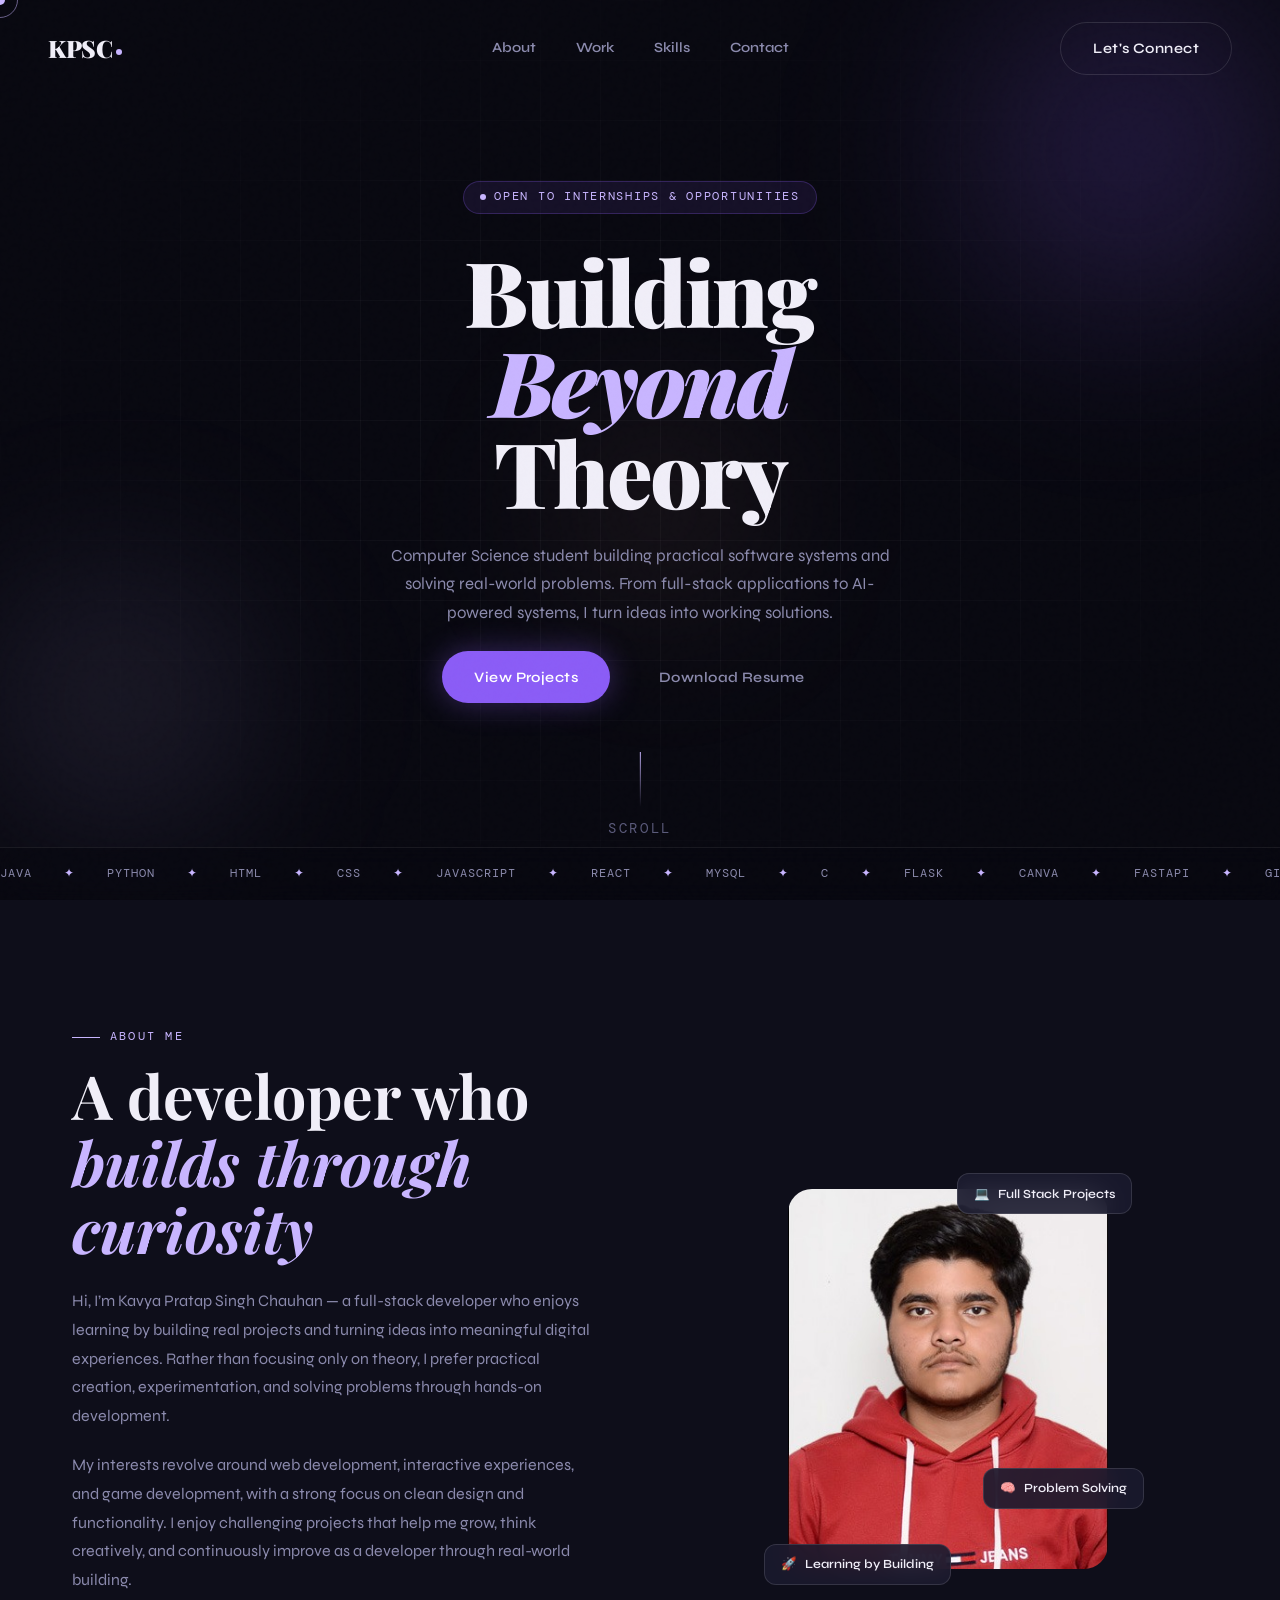
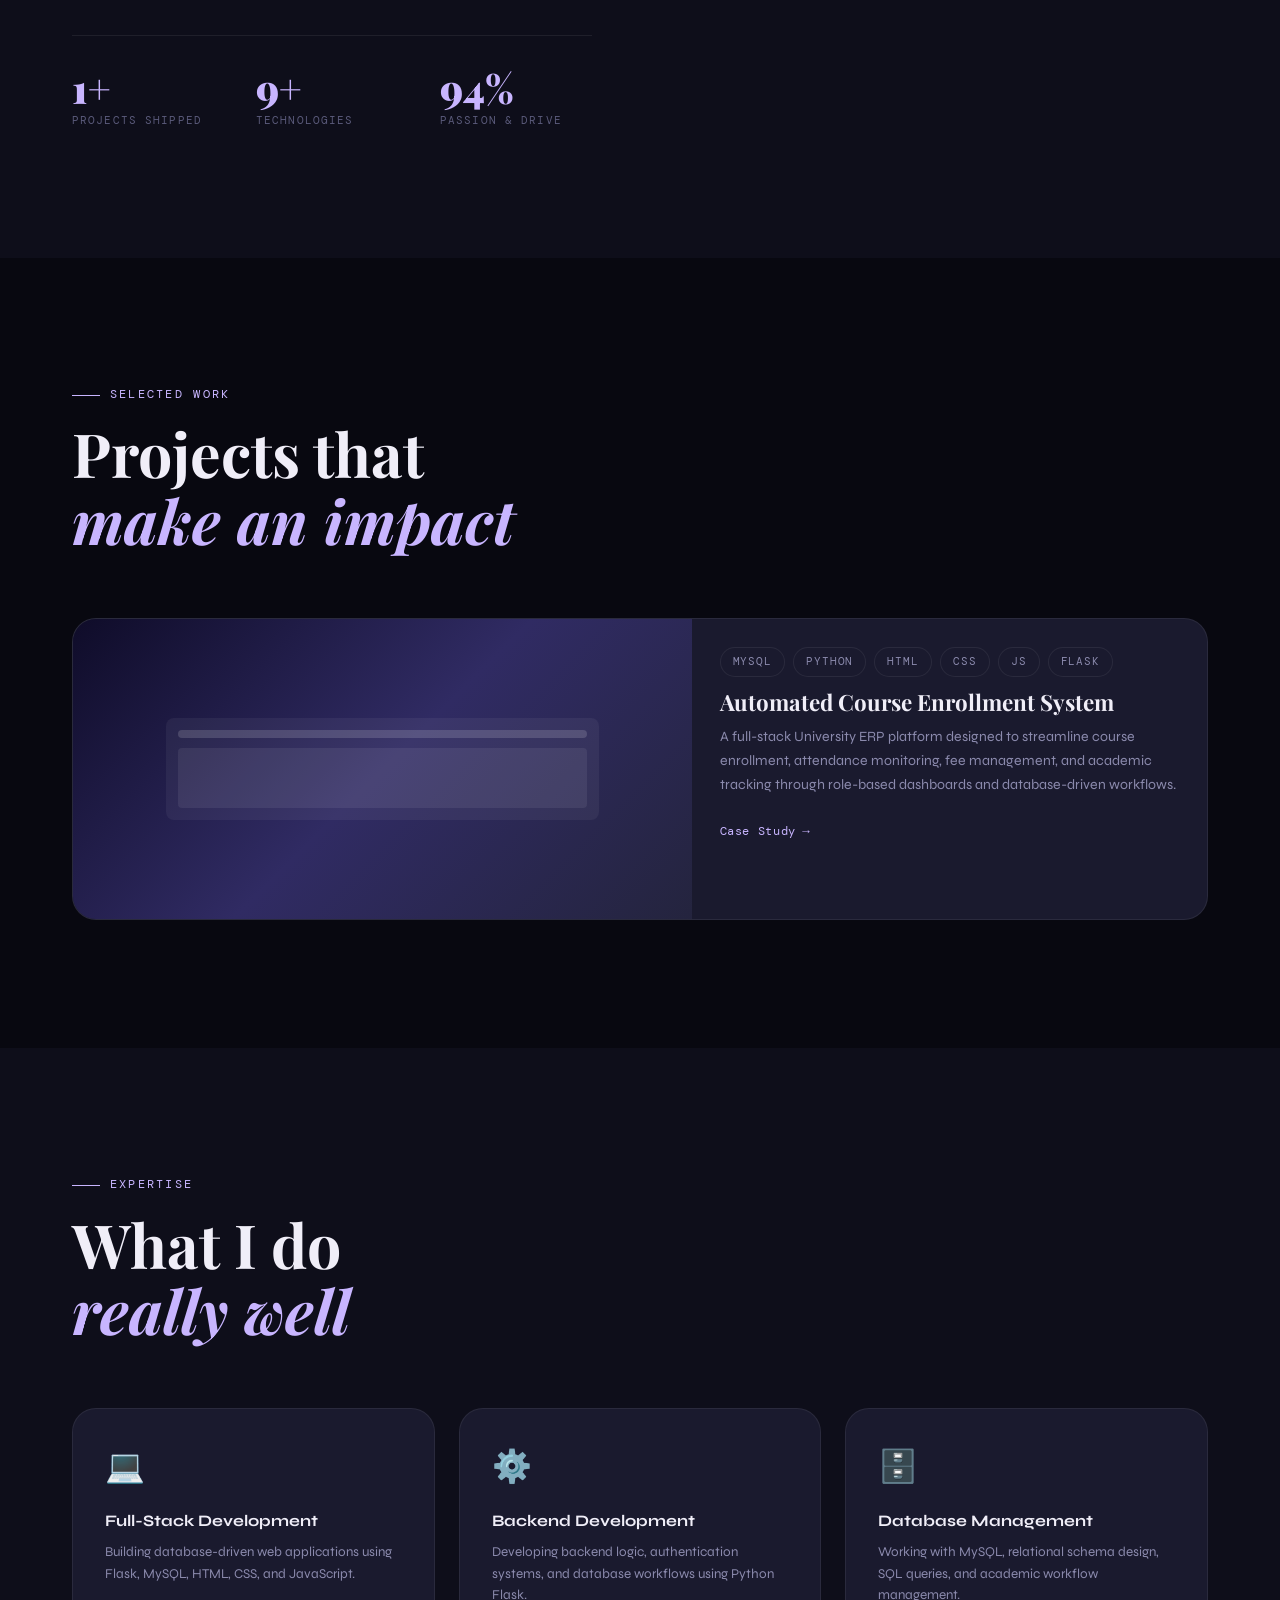
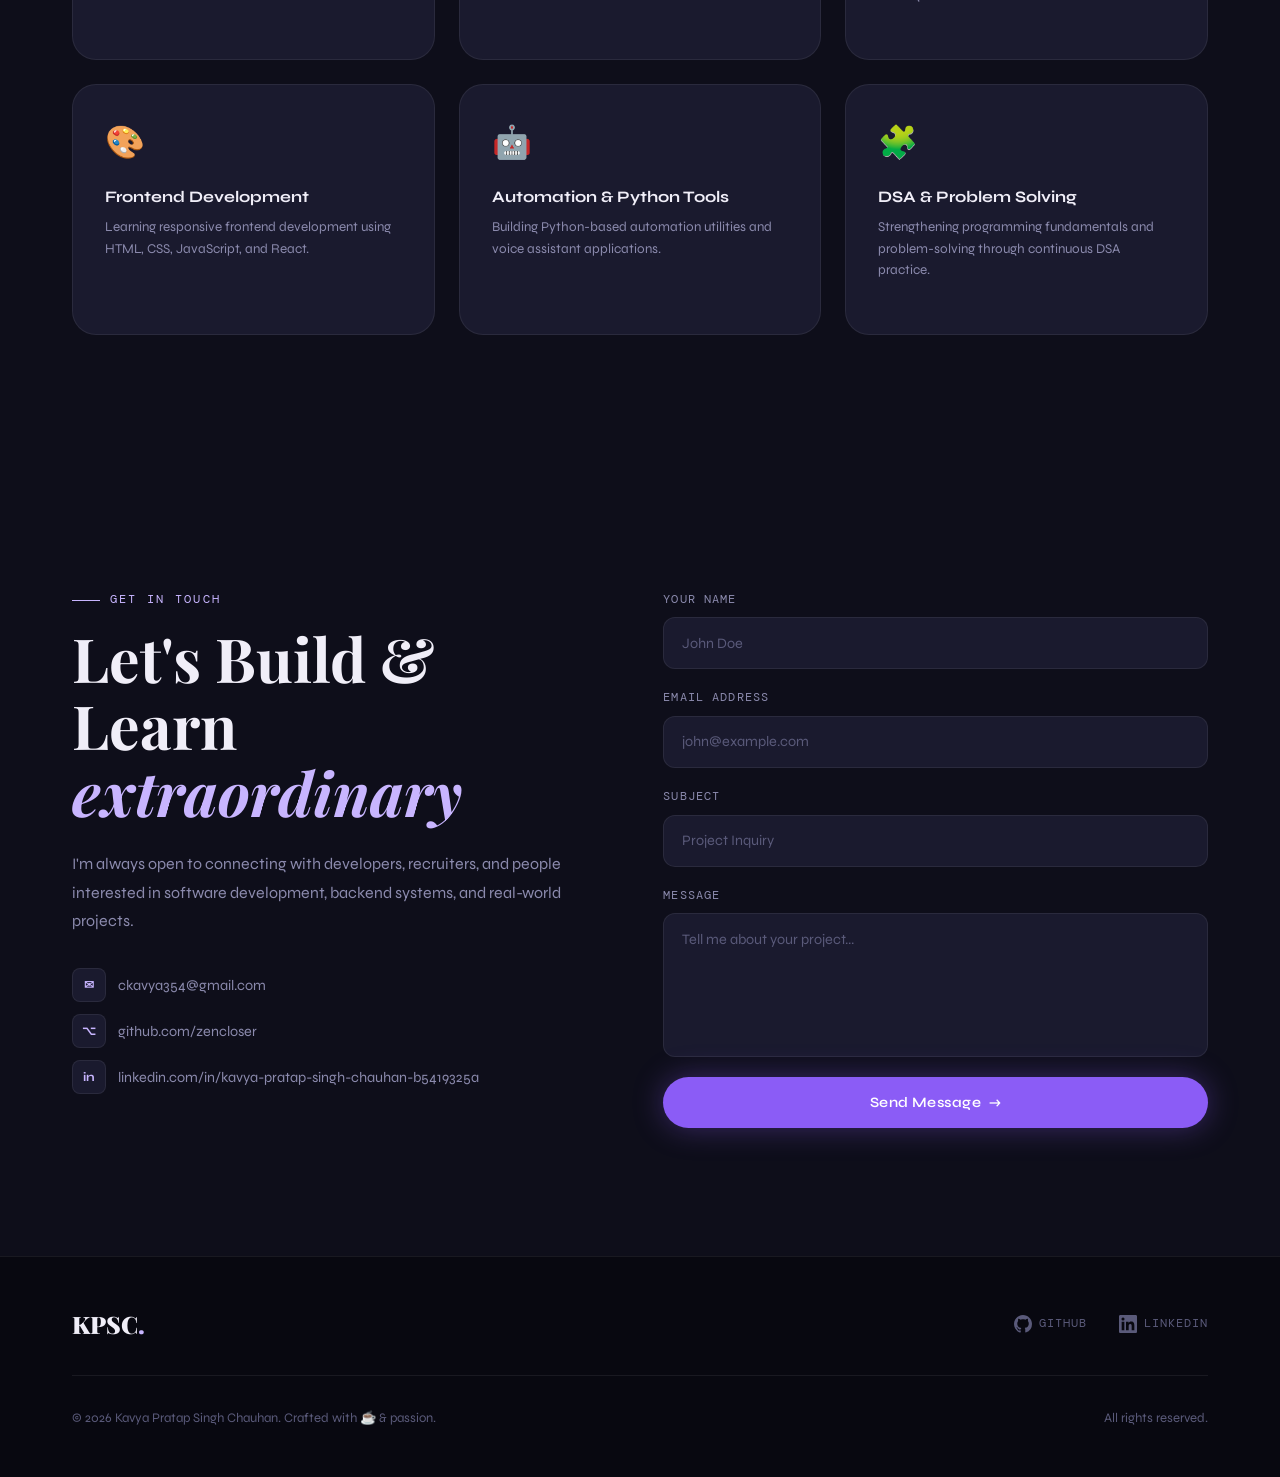
==== index.html @ e9566eac "feat: complete responsive portfolio sections" ====
<!DOCTYPE html>
<html lang="en">

<head>
  <meta charset="UTF-8" />
  <meta name="viewport" content="width=device-width, initial-scale=1.0" />
  <title>Kavya Pratap Singh Chauhan | Software Engineer & Builder</title>
  <link rel="stylesheet" href="css/reset.css" />
  <link rel="stylesheet" href="css/style.css" />
  <link rel="stylesheet" href="css/animations.css" />
  <link rel="preconnect" href="https://fonts.googleapis.com" />
  <link rel="preconnect" href="https://fonts.gstatic.com" crossorigin />
  <link
    href="https://fonts.googleapis.com/css2?family=Playfair+Display:ital,wght@0,400;0,700;0,900;1,400&family=DM+Mono:wght@300;400;500&family=Syne:wght@400;600;700;800&display=swap"
    rel="stylesheet" />
</head>

<body>

  <!-- Page Loader -->
  <div class="page-loader" id="pageLoader">
    <div class="page-loader__inner">
      <div class="page-loader__logo">KPSC</div>
      <div class="page-loader__bar-track">
        <div class="page-loader__bar-fill"></div>
      </div>
    </div>
  </div>

  <!-- Custom Cursor -->
  <div class="cursor" id="cursor"></div>
  <div class="cursor-follower" id="cursorFollower"></div>

  <!-- Noise Overlay -->
  <div class="noise-overlay"></div>

  <!-- Navigation -->
  <nav class="nav" id="nav">
    <div class="nav__logo">
      <span class="nav__logo-text">KPSC</span>
      <span class="nav__logo-dot"></span>
    </div>
    <div class="nav__links">
      <a href="#about" class="nav__link" data-text="About">About</a>
      <a href="#work" class="nav__link" data-text="Work">Work</a>
      <a href="#skills" class="nav__link" data-text="Skills">Skills</a>
      <a href="#contact" class="nav__link" data-text="Contact">Contact</a>
    </div>
    <div class="nav__cta">
      <a href="#contact" class="btn btn--outline">Let's Connect</a>
    </div>
    <button class="nav__hamburger" id="hamburger" aria-label="Menu">
      <span></span><span></span><span></span>
    </button>
  </nav>

  <!-- Mobile Menu -->
  <div class="mobile-menu" id="mobileMenu">
    <a href="#about" class="mobile-menu__link">About</a>
    <a href="#work" class="mobile-menu__link">Work</a>
    <a href="#skills" class="mobile-menu__link">Skills</a>
    <a href="#contact" class="mobile-menu__link">Contact</a>
  </div>

  <!-- Hero Section -->
  <section class="hero" id="hero">
    <div class="hero__bg-grid"></div>
    <div class="hero__orb hero__orb--1"></div>
    <div class="hero__orb hero__orb--2"></div>
    <div class="hero__orb hero__orb--3"></div>

    <div class="hero__content">
      <div class="hero__label">
        <span class="hero__label-dot"></span>
        <span>OPEN TO INTERNSHIPS & OPPORTUNITIES</span>
      </div>
      <h1 class="hero__title">
        <span class="hero__title-line reveal-line">Building</span>
        <span class="hero__title-line reveal-line italic">Beyond</span>
        <span class="hero__title-line reveal-line">Theory</span>
      </h1>
      <p class="hero__subtitle reveal-fade">
        Computer Science student building practical software systems and solving
        real-world problems. From full-stack applications to AI-powered systems,
        I turn ideas into working solutions.
      </p>
      <div class="hero__actions reveal-fade">
        <a href="#work" class="btn btn--primary view-work-btn">View Projects</a>
        <a href="assest/Resume/Kavya_Pratap_Singh_Chauhan_Resume.pdf" class="btn btn--ghost download-btn"
          target="_blank" download>Download Resume</a>
      </div>
    </div>

    <div class="hero__scroll-indicator">
      <div class="hero__scroll-line"></div>
      <span>Scroll</span>
    </div>

    <div class="hero__marquee-wrapper">
      <div class="hero__marquee">
        <span>Java</span><span class="sep">✦</span>
        <span>Python</span><span class="sep">✦</span>
        <span>HTML</span><span class="sep">✦</span>
        <span>CSS</span><span class="sep">✦</span>
        <span>JavaScript</span><span class="sep">✦</span>
        <span>React</span><span class="sep">✦</span>
        <span>MySQL</span><span class="sep">✦</span>
        <span>C</span><span class="sep">✦</span>
        <span>Flask</span><span class="sep">✦</span>
        <span>Canva</span><span class="sep">✦</span>
        <span>FastAPI</span><span class="sep">✦</span>
        <span>Git</span><span class="sep">✦</span>
        <span>GitHub</span><span class="sep">✦</span>
        <span>VS Code</span><span class="sep">✦</span>
        <span>Antigravity</span><span class="sep">✦</span>
      </div>
    </div>
  </section>

  <!-- About Section -->
  <section class="about" id="about">
    <div class="container">
      <div class="about__grid">
        <div class="about__left">
          <div class="section-label">About Me</div>
          <h2 class="section-title">
            A developer who<br />
            <em>builds through curiosity</em>
          </h2>
          <p class="about__text">
            <!-- TODO: Replace with your personal story -->
            Hi, I’m Kavya Pratap Singh Chauhan — a full-stack developer who enjoys learning by building real projects
            and turning ideas into meaningful digital experiences. Rather than focusing only on theory, I prefer
            practical creation, experimentation, and solving problems through hands-on development.
          </p>
          <p class="about__text">
            My interests revolve around web development, interactive experiences, and game development, with a strong
            focus on clean design and functionality. I enjoy challenging projects that help me grow, think creatively,
            and continuously improve as a developer through real-world building.
          </p>
          <div class="about__stats">

            <div class="about__stat">
              <div class="about__stat-value">
                <span class="about__stat-number" data-count="2">0</span>
                <span class="about__stat-suffix">+</span>
              </div>
              <span class="about__stat-label">Projects Shipped</span>
            </div>

            <div class="about__stat">
              <div class="about__stat-value">
                <span class="about__stat-number" data-count="10">0</span>
                <span class="about__stat-suffix">+</span>
              </div>
              <span class="about__stat-label">Technologies</span>
            </div>

            <div class="about__stat">
              <div class="about__stat-value">
                <span class="about__stat-number" data-count="100">0</span>
                <span class="about__stat-suffix">%</span>
              </div>
              <span class="about__stat-label">Passion & Drive</span>
            </div>

          </div>
        </div>
        <div class="about__right">
          <div class="about__image-wrapper">
            <!-- TODO: Replace with your actual photo -->
            <img src="assest/photo/Kavya.jpg" alt="Your Name" class="about__image-real" />
            <div class="about__image-card about__image-card--1">
              <span>💻</span> Full Stack Projects
            </div>
            <div class="about__image-card about__image-card--2">
              <span>🧠</span> Problem Solving
            </div>
            <div class="about__image-card about__image-card--3">
              <span>🚀</span> Learning by Building
            </div>
          </div>
        </div>
      </div>
    </div>
  </section>

  <!-- Work / Projects Section -->
  <section class="work" id="work">
    <div class="container">
      <div class="section-header">
        <div class="section-label">Selected Work</div>
        <h2 class="section-title">Projects that<br /><em>make an impact</em></h2>
      </div>

      <div class="work__grid">

        <!-- Project 1 -->
        <article class="project-card project-card--featured" data-project="1">
          <div class="project-card__image">
            <div class="project-card__placeholder"
              style="background: linear-gradient(135deg, #0f0c29, #302b63, #24243e);">
              <div class="project-card__mock">
                <div class="project-card__mock-bar"></div>
                <div class="project-card__mock-content"></div>
              </div>
            </div>
            <div class="project-card__overlay">
              <a href="pages/project.html" class="project-card__link">View Project →</a>
            </div>
          </div>
          <div class="project-card__info">
            <div class="project-card__tags">
              <span class="tag">MySQL</span>
              <span class="tag">Python</span>
              <span class="tag">HTML</span>
              <span class="tag">CSS</span>
              <span class="tag">JS</span>
              <span class="tag">Flask</span>
            </div>
            <h3 class="project-card__title">
              Automated Course Enrollment System
            </h3>
            <p class="project-card__desc">
              A full-stack University ERP platform designed to streamline course enrollment, attendance monitoring, fee
              management, and academic tracking through role-based dashboards and database-driven workflows.
            </p>
            <a href="pages/project.html" class="project-card__cta">
              Case Study <span class="arrow">→</span>
            </a>
          </div>
        </article>

        <!-- Project 2 -->
        <!-- <article class="project-card" data-project="2">
          <div class="project-card__image">
            <div class="project-card__placeholder" style="background: linear-gradient(135deg, #134e5e, #71b280);">
              <div class="project-card__mock">
                <div class="project-card__mock-bar"></div>
                <div class="project-card__mock-content"></div>
              </div>
            </div>
            <div class="project-card__overlay">
              <a href="pages/project.html" class="project-card__link">View Project →</a>
            </div>
          </div>
          <div class="project-card__info">
            <div class="project-card__tags">
              <span class="tag">Next.js</span>
              <span class="tag">Tailwind</span>
              <span class="tag">Stripe</span>
            </div>
            <h3 class="project-card__title">Bloom E-Commerce</h3>
            <p class="project-card__desc">
              A premium e-commerce experience for a luxury floral brand — with 3D product previews and seamless checkout.
            </p>
            <a href="pages/project.html" class="project-card__cta">Case Study <span class="arrow">→</span></a>
          </div>
        </article> -->

        <!-- Project 3 -->
        <!-- <article class="project-card" data-project="3">
          <div class="project-card__image">
            <div class="project-card__placeholder" style="background: linear-gradient(135deg, #c94b4b, #4b134f);">
              <div class="project-card__mock">
                <div class="project-card__mock-bar"></div>
                <div class="project-card__mock-content"></div>
              </div>
            </div>
            <div class="project-card__overlay">
              <a href="pages/project.html" class="project-card__link">View Project →</a>
            </div>
          </div>
          <div class="project-card__info">
            <div class="project-card__tags">
              <span class="tag">Vue.js</span>
              <span class="tag">Firebase</span>
              <span class="tag">WebGL</span>
            </div>
            <h3 class="project-card__title">Orbit Social App</h3>
            <p class="project-card__desc">
              A next-gen social platform with spatial audio rooms, immersive 3D environments, and real-time collaboration tools.
            </p>
            <a href="pages/project.html" class="project-card__cta">Case Study <span class="arrow">→</span></a>
          </div>
        </article> -->

        <!-- Project 4 -->
        <!-- <article class="project-card" data-project="4">
          <div class="project-card__image">
            <div class="project-card__placeholder" style="background: linear-gradient(135deg, #f7971e, #ffd200);">
              <div class="project-card__mock">
                <div class="project-card__mock-bar"></div>
                <div class="project-card__mock-content"></div>
              </div>
            </div>
            <div class="project-card__overlay">
              <a href="pages/project.html" class="project-card__link">View Project →</a>
            </div>
          </div>
          <div class="project-card__info">
            <div class="project-card__tags">
              <span class="tag">TypeScript</span>
              <span class="tag">GraphQL</span>
              <span class="tag">AWS</span>
            </div>
            <h3 class="project-card__title">Solaris Finance</h3>
            <p class="project-card__desc">
              A personal finance tracker with smart budgeting AI, beautiful charts, and bank-grade security.
            </p>
            <a href="pages/project.html" class="project-card__cta">Case Study <span class="arrow">→</span></a>
          </div>
        </article> -->

      </div>
    </div>
  </section>

  <!-- Skills Section -->
  <section class="skills" id="skills">
    <div class="container">
      <div class="section-header">
        <div class="section-label">Expertise</div>
        <h2 class="section-title">What I do<br /><em>really well</em></h2>
      </div>

      <div class="skills__grid">
        <div class="skill-card">
          <div class="skill-card__icon">💻</div>
          <h3 class="skill-card__title">Full-Stack Development</h3>
          <p class="skill-card__desc">Building database-driven web applications using Flask, MySQL, HTML, CSS, and
            JavaScript.</p>
        </div>
        <div class="skill-card">
          <div class="skill-card__icon">⚙️</div>
          <h3 class="skill-card__title">Backend Development</h3>
          <p class="skill-card__desc">Developing backend logic, authentication systems, and database workflows using
            Python Flask.</p>
        </div>
        <div class="skill-card">
          <div class="skill-card__icon">🗄️</div>
          <h3 class="skill-card__title">Database Management</h3>
          <p class="skill-card__desc">Working with MySQL, relational schema design, SQL queries, and academic workflow
            management.</p>
        </div>
        <div class="skill-card">
          <div class="skill-card__icon">🎨</div>
          <h3 class="skill-card__title">Frontend Development</h3>
          <p class="skill-card__desc">Learning responsive frontend development using HTML, CSS, JavaScript, and React.
          </p>
        </div>
        <div class="skill-card">
          <div class="skill-card__icon">🤖</div>
          <h3 class="skill-card__title">Automation & Python Tools</h3>
          <p class="skill-card__desc">Building Python-based automation utilities and voice assistant applications.</p>
        </div>
        <div class="skill-card">
          <div class="skill-card__icon">🧩</div>
          <h3 class="skill-card__title">DSA & Problem Solving</h3>
          <p class="skill-card__desc">Strengthening programming fundamentals and problem-solving through continuous DSA
            practice.</p>
        </div>
      </div>
    </div>
  </section>

  <!-- Testimonials -->
  <!-- <section class="testimonials">
    <div class="container">
      <div class="section-label">Testimonials</div>
      <div class="testimonials__grid">
        <div class="testimonial-card">
          <div class="testimonial-card__stars">★★★★★</div>
          <p class="testimonial-card__text">-->
  <!-- TODO: Replace with a real testimonial -->
  <!-- "Alex delivered our dashboard in record time. The attention to detail and design quality blew our team away. Highly recommend!" -->
  <!--</p>
          <div class="testimonial-card__author">
            <div class="testimonial-card__avatar">SR</div>
            <div>
              <div class="testimonial-card__name">Sarah Reynolds</div>
              <div class="testimonial-card__role">CTO, Luminary Inc.</div>
            </div>
          </div>
        </div>
        <div class="testimonial-card">
          <div class="testimonial-card__stars">★★★★★</div>
          <p class="testimonial-card__text">
            "Working with Alex was effortless. They understood our vision immediately and built something far better than we imagined."
          </p>
          <div class="testimonial-card__author">
            <div class="testimonial-card__avatar">MK</div>
            <div>
              <div class="testimonial-card__name">Marcus Kim</div>
              <div class="testimonial-card__role">Founder, Bloom Studio</div>
            </div>
          </div>
        </div>
        <div class="testimonial-card">
          <div class="testimonial-card__stars">★★★★★</div>
          <p class="testimonial-card__text">
            "The performance improvements alone were worth 10x the investment. Our conversion rate jumped 40% after the redesign."
          </p>
          <div class="testimonial-card__author">
            <div class="testimonial-card__avatar">JP</div>
            <div>
              <div class="testimonial-card__name">Julia Park</div>
              <div class="testimonial-card__role">VP Product, Solaris</div>
            </div>
          </div>
        </div>
      </div>
    </div>
  </section> -->

  <!-- Contact Section -->
  <section class="contact" id="contact">
    <div class="container">
      <div class="contact__inner">
        <div class="contact__left">
          <div class="section-label">Get In Touch</div>
          <h2 class="section-title">Let's Build & Learn<br /><em>extraordinary</em></h2>
          <p class="contact__text">
            I'm always open to connecting with developers, recruiters, and people interested in software development,
            backend systems, and real-world projects.
          </p>
          <div class="contact__links">
            <!-- TODO: Replace with your actual links -->
            <a href="mailto:ckavya354@gmail.com" class="contact__link">
              <span class="contact__link-icon">✉</span>
              ckavya354@gmail.com
            </a>
            <a href="https://github.com/zencloser" target="_blank" class="contact__link">
              <span class="contact__link-icon">⌥</span>
              github.com/zencloser
            </a>
            <a href="https://www.linkedin.com/in/kavya-pratap-singh-chauhan-b5419325a" target="_blank"
              class="contact__link">
              <span class="contact__link-icon">in</span>
              linkedin.com/in/kavya-pratap-singh-chauhan-b5419325a
            </a>
          </div>
        </div>
        <div class="contact__right">
          <form class="contact__form" id="contactForm">
            <div class="form-group">
              <label for="name">Your Name</label>
              <input type="text" id="name" placeholder="John Doe" required />
            </div>
            <div class="form-group">
              <label for="email">Email Address</label>
              <input type="email" id="email" placeholder="john@example.com" required />
            </div>
            <div class="form-group">
              <label for="subject">Subject</label>
              <input type="text" id="subject" placeholder="Project Inquiry" />
            </div>
            <div class="form-group">
              <label for="message">Message</label>
              <textarea id="message" rows="5" placeholder="Tell me about your project..." required></textarea>
            </div>
            <button type="submit" class="btn btn--primary btn--full">
              Send Message <span class="btn__arrow">→</span>
            </button>
          </form>
        </div>
      </div>
    </div>
  </section>

  <!-- Footer -->
  <footer class="footer">
    <div class="container">
      <div class="footer__top">
        <div class="footer__logo">KPSC<span class="footer__logo-dot">.</span></div>
        <div class="footer__socials">
          <a href="https://github.com/zencloser" target="_blank" class="footer__social">
            <svg xmlns="http://www.w3.org/2000/svg" width="18" height="18" viewBox="0 0 24 24" fill="currentColor">
              <path
                d="M12 0C5.37 0 0 5.37 0 12c0 5.31 3.435 9.795 8.205 11.385.6.105.825-.255.825-.57 0-.285-.015-1.23-.015-2.235-3.015.555-3.795-.735-4.035-1.41-.135-.345-.72-1.41-1.23-1.695-.42-.225-1.02-.78-.015-.795.945-.015 1.62.87 1.845 1.23 1.08 1.815 2.805 1.305 3.495.99.105-.78.42-1.305.765-1.605-2.67-.3-5.46-1.335-5.46-5.925 0-1.305.465-2.385 1.23-3.225-.12-.3-.54-1.53.12-3.18 0 0 1.005-.315 3.3 1.23.96-.27 1.98-.405 3-.405s2.04.135 3 .405c2.295-1.56 3.3-1.23 3.3-1.23.66 1.65.24 2.88.12 3.18.765.84 1.23 1.905 1.23 3.225 0 4.605-2.805 5.625-5.475 5.925.435.375.81 1.095.81 2.22 0 1.605-.015 2.895-.015 3.3 0 .315.225.69.825.57A12.02 12.02 0 0 0 24 12c0-6.63-5.37-12-12-12z" />
            </svg>
            GitHub
          </a>
          <a href="https://www.linkedin.com/in/kavya-pratap-singh-chauhan-b5419325a" target="_blank"
            class="footer__social">
            <svg xmlns="http://www.w3.org/2000/svg" width="18" height="18" viewBox="0 0 24 24" fill="currentColor">
              <path
                d="M20.447 20.452h-3.554v-5.569c0-1.328-.027-3.037-1.852-3.037-1.853 0-2.136 1.445-2.136 2.939v5.667H9.351V9h3.414v1.561h.046c.477-.9 1.637-1.85 3.37-1.85 3.601 0 4.267 2.37 4.267 5.455v6.286zM5.337 7.433a2.062 2.062 0 0 1-2.063-2.065 2.064 2.064 0 1 1 2.063 2.065zm1.782 13.019H3.555V9h3.564v11.452zM22.225 0H1.771C.792 0 0 .774 0 1.729v20.542C0 23.227.792 24 1.771 24h20.451C23.2 24 24 23.227 24 22.271V1.729C24 .774 23.2 0 22.222 0h.003z" />
            </svg>
            LinkedIn
          </a>
        </div>
      </div>
      <div class="footer__bottom">
        <p>© 2026 Kavya Pratap Singh Chauhan. Crafted with ☕ &amp; passion.</p>
        <p>All rights reserved.</p>
      </div>
    </div>
  </footer>

  <script src="js/cursor.js"></script>
  <script src="js/animations.js"></script>
  <script src="js/nav.js"></script>
  <script src="js/counter.js"></script>
  <script src="js/form.js"></script>
  <script src="js/skills.js"></script>
</body>

</html>
---- css/style.css ----
/* ============================================
   PORTFOLIO — MAIN STYLES
   Dark Luxury / Editorial Aesthetic
   ============================================ */

:root {
  --bg: #080810;
  --bg-2: #0e0e1a;
  --bg-3: #13131f;
  --surface: #1a1a2e;
  --surface-2: #22223a;
  --border: rgba(255, 255, 255, 0.07);
  --border-2: rgba(255, 255, 255, 0.12);

  --text: #f0eef8;
  --text-muted: #8b8aad;
  --text-dim: #5a5a7a;

  --accent: #c8b5ff;
  --accent-2: #8b5cf6;
  --accent-warm: #f0a87e;
  --accent-glow: rgba(139, 92, 246, 0.35);

  --font-display: 'Playfair Display', Georgia, serif;
  --font-sans: 'Syne', sans-serif;
  --font-mono: 'DM Mono', 'Courier New', monospace;

  --radius: 12px;
  --radius-lg: 24px;
  --transition: 0.3s cubic-bezier(0.4, 0, 0.2, 1);
  --transition-slow: 0.6s cubic-bezier(0.4, 0, 0.2, 1);
}

/* ==============================
   BASE
   ============================== */
body {
  background: var(--bg);
  color: var(--text);
  font-family: var(--font-sans);
  font-size: 16px;
  line-height: 1.6;
  cursor: none;
}

.container {
  width: 100%;
  max-width: 1200px;
  margin: 0 auto;
  padding: 0 2rem;
}

.noise-overlay {
  position: fixed;
  inset: 0;
  background-image: url("data:image/svg+xml,%3Csvg viewBox='0 0 200 200' xmlns='http://www.w3.org/2000/svg'%3E%3Cfilter id='noise'%3E%3CfeTurbulence type='fractalNoise' baseFrequency='0.9' numOctaves='4' stitchTiles='stitch'/%3E%3C/filter%3E%3Crect width='100%25' height='100%25' filter='url(%23noise)' opacity='0.04'/%3E%3C/svg%3E");
  pointer-events: none;
  z-index: 9999;
  opacity: 0.4;
}

/* ==============================
   CUSTOM CURSOR
   ============================== */
.cursor {
  width: 10px;
  height: 10px;
  background: var(--accent);
  border-radius: 50%;
  position: fixed;
  top: 0;
  left: 0;
  pointer-events: none;
  z-index: 10000;
  transform: translate(-50%, -50%);
  transition: width 0.2s, height 0.2s, background 0.2s;
  mix-blend-mode: screen;
}

.cursor-follower {
  width: 36px;
  height: 36px;
  border: 1.5px solid rgba(200, 181, 255, 0.5);
  border-radius: 50%;
  position: fixed;
  top: 0;
  left: 0;
  pointer-events: none;
  z-index: 9999;
  transform: translate(-50%, -50%);
  transition: transform 0.12s ease, width 0.3s, height 0.3s, border-color 0.3s;
}

body.hovering .cursor {
  width: 14px;
  height: 14px;
  background: var(--accent-warm);
}

body.hovering .cursor-follower {
  width: 52px;
  height: 52px;
  border-color: var(--accent-warm);
  opacity: 0.6;
}

/* ==============================
   TYPOGRAPHY HELPERS
   ============================== */
.section-label {
  font-family: var(--font-mono);
  font-size: 0.72rem;
  letter-spacing: 0.2em;
  text-transform: uppercase;
  color: var(--accent);
  margin-bottom: 1rem;
  display: flex;
  align-items: center;
  gap: 0.6rem;
}

.section-label::before {
  content: '';
  width: 28px;
  height: 1px;
  background: var(--accent);
}

.section-title {
  font-family: var(--font-display);
  font-size: clamp(2.2rem, 5vw, 3.8rem);
  font-weight: 700;
  line-height: 1.1;
  color: var(--text);
  margin-bottom: 1.5rem;
}

.section-title em {
  font-style: italic;
  color: var(--accent);
}

.section-header {
  margin-bottom: 4rem;
}

/* ==============================
   BUTTONS
   ============================== */
.btn {
  display: inline-flex;
  align-items: center;
  gap: 0.5rem;
  padding: 0.85rem 2rem;
  border-radius: 100px;
  font-family: var(--font-sans);
  font-size: 0.9rem;
  font-weight: 600;
  letter-spacing: 0.03em;
  transition: var(--transition);
  position: relative;
  overflow: hidden;
}

.btn--primary {
  background: var(--accent-2);
  color: #fff;
  box-shadow: 0 0 30px var(--accent-glow);
}

.btn--primary:hover {
  background: var(--accent);
  color: var(--bg);
  transform: translateY(-2px);
  box-shadow: 0 8px 40px var(--accent-glow);
}

.btn--outline {
  border: 1.5px solid var(--border-2);
  color: var(--text);
}

.btn--outline:hover {
  border-color: var(--accent);
  color: var(--accent);
  background: rgba(139, 92, 246, 0.08);
}

.btn--ghost {
  color: var(--text-muted);
  border: 1.5px solid transparent;
}

.btn--ghost:hover {
  color: var(--text);
  border-color: var(--border-2);
}

.btn--full {
  width: 100%;
  justify-content: center;
}

/* ==============================
   TAGS
   ============================== */
.tag {
  font-family: var(--font-mono);
  font-size: 0.7rem;
  letter-spacing: 0.08em;
  text-transform: uppercase;
  padding: 0.3rem 0.75rem;
  border-radius: 100px;
  background: var(--surface);
  border: 1px solid var(--border);
  color: var(--text-muted);
}

/* ==============================
   NAVIGATION
   ============================== */
.nav {
  position: fixed;
  top: 0;
  left: 0;
  right: 0;
  z-index: 1000;
  display: flex;
  align-items: center;
  justify-content: space-between;
  padding: 1.4rem 3rem;
  transition: var(--transition-slow);
}

.nav.scrolled {
  background: rgba(8, 8, 16, 0.85);
  backdrop-filter: blur(20px);
  -webkit-backdrop-filter: blur(20px);
  border-bottom: 1px solid var(--border);
  padding: 1rem 3rem;
}

.nav__logo {
  display: flex;
  align-items: center;
  gap: 4px;
}

.nav__logo-text {
  font-family: var(--font-display);
  font-size: 1.5rem;
  font-weight: 900;
  color: var(--text);
  letter-spacing: -0.02em;
}

.nav__logo-dot {
  width: 6px;
  height: 6px;
  border-radius: 50%;
  background: var(--accent);
  margin-top: 6px;
}

.nav__links {
  display: flex;
  gap: 2.5rem;
  position: absolute;
  left: 50%;
  transform: translateX(-50%);
}

.nav__link {
  font-family: var(--font-sans);
  font-size: 0.88rem;
  font-weight: 600;
  color: var(--text-muted);
  position: relative;
  transition: color var(--transition);
}

.nav__link::after {
  content: '';
  position: absolute;
  bottom: -4px;
  left: 0;
  width: 0;
  height: 1px;
  background: var(--accent);
  transition: width var(--transition);
}

.nav__link:hover {
  color: var(--text);
}

.nav__link:hover::after {
  width: 100%;
}

.nav__hamburger {
  display: none;
  flex-direction: column;
  gap: 5px;
  background: none;
  cursor: none;
  padding: 4px;
}

.nav__hamburger span {
  display: block;
  width: 24px;
  height: 1.5px;
  background: var(--text);
  transition: var(--transition);
}

.nav__hamburger.active span:nth-child(1) {
  transform: translateY(6.5px) rotate(45deg);
}

.nav__hamburger.active span:nth-child(2) {
  opacity: 0;
}

.nav__hamburger.active span:nth-child(3) {
  transform: translateY(-6.5px) rotate(-45deg);
}

/* Mobile Menu */
.mobile-menu {
  position: fixed;
  top: 0;
  left: 0;
  right: 0;
  bottom: 0;
  background: var(--bg);
  z-index: 999;
  display: flex;
  flex-direction: column;
  align-items: center;
  justify-content: center;
  gap: 2rem;
  transform: translateX(100%);
  transition: transform 0.5s cubic-bezier(0.77, 0, 0.175, 1);
}

.mobile-menu.open {
  transform: translateX(0);
}

.mobile-menu__link {
  font-family: var(--font-display);
  font-size: 3rem;
  font-weight: 700;
  color: var(--text);
  transition: color var(--transition);
}

.mobile-menu__link:hover {
  color: var(--accent);
}

/* ==============================
   HERO
   ============================== */
.hero {
  position: relative;
  min-height: 100vh;
  display: flex;
  flex-direction: column;
  align-items: center;
  justify-content: center;
  overflow: hidden;
  padding: 5rem 2rem 6rem;
}

.hero__bg-grid {
  position: absolute;
  inset: 0;
  background-image:
    linear-gradient(rgba(255, 255, 255, 0.03) 1px, transparent 1px),
    linear-gradient(90deg, rgba(255, 255, 255, 0.03) 1px, transparent 1px);
  background-size: 60px 60px;
  mask-image: radial-gradient(ellipse at center, black 30%, transparent 80%);
}

.hero__orb {
  position: absolute;
  border-radius: 50%;
  filter: blur(80px);
  pointer-events: none;
  animation: orbFloat 8s ease-in-out infinite;
}

.hero__orb--1 {
  width: 500px;
  height: 500px;
  background: radial-gradient(circle, rgba(139, 92, 246, 0.25) 0%, transparent 70%);
  top: -100px;
  right: -100px;
  animation-delay: 0s;
}

.hero__orb--2 {
  width: 400px;
  height: 400px;
  background: radial-gradient(circle, rgba(200, 181, 255, 0.15) 0%, transparent 70%);
  bottom: 0;
  left: -80px;
  animation-delay: -3s;
}

.hero__orb--3 {
  width: 300px;
  height: 300px;
  background: radial-gradient(circle, rgba(240, 168, 126, 0.12) 0%, transparent 70%);
  top: 40%;
  left: 40%;
  animation-delay: -5s;
}

@keyframes orbFloat {

  0%,
  100% {
    transform: translate(0, 0) scale(1);
  }

  33% {
    transform: translate(20px, -20px) scale(1.05);
  }

  66% {
    transform: translate(-10px, 15px) scale(0.98);
  }
}

.hero__content {
  position: relative;
  z-index: 2;
  text-align: center;
  max-width: 860px;
}

.hero__label {
  display: inline-flex;
  align-items: center;
  gap: 0.5rem;
  font-family: var(--font-mono);
  font-size: 0.72rem;
  letter-spacing: 0.15em;
  text-transform: uppercase;
  color: var(--accent);
  background: rgba(139, 92, 246, 0.1);
  border: 1px solid rgba(139, 92, 246, 0.25);
  padding: 0.4rem 1rem;
  border-radius: 100px;
  margin-bottom: 2rem;
}

.hero__label-dot {
  width: 6px;
  height: 6px;
  background: var(--accent);
  border-radius: 50%;
  animation: pulse 2s infinite;
}

@keyframes pulse {

  0%,
  100% {
    opacity: 1;
    transform: scale(1);
  }

  50% {
    opacity: 0.5;
    transform: scale(0.8);
  }
}

.hero__title {
  font-family: var(--font-display);
  font-size: clamp(3.5rem, 10vw, 5.66rem);
  font-weight: 900;
  line-height: 1.0;
  letter-spacing: -0.03em;
  color: var(--text);
  display: block;
  margin-bottom: 1.5rem;
}

.hero__title-line {
  display: block;
}

.hero__title-line.italic {
  font-style: italic;
  color: var(--accent);
  -webkit-text-stroke: 0px;
}

.hero__subtitle {
  font-size: 1.05rem;
  color: var(--text-muted);
  max-width: 520px;
  margin: 0 auto 1.5rem;
  line-height: 1.7;
}

.hero__actions {
  display: flex;
  gap: 1rem;
  justify-content: center;
  flex-wrap: wrap;
}

.hero__scroll-indicator {
  position: absolute;
  bottom: 60px;
  left: 50%;
  transform: translateX(-50%);
  display: flex;
  flex-direction: column;
  align-items: center;
  gap: 0.7rem;
  font-family: var(--font-mono);
  font-size: 0.85rem;
  letter-spacing: 0.2em;
  text-transform: uppercase;
  color: var(--text-dim);
}

.hero__scroll-line {
  width: 1px;
  height: 55px;
  background: linear-gradient(to bottom, var(--accent), transparent);
  animation: scrollLine 2s ease-in-out infinite;
}

@keyframes scrollLine {
  0% {
    transform: scaleY(0);
    transform-origin: top;
  }

  50% {
    transform: scaleY(1);
    transform-origin: top;
  }

  51% {
    transform: scaleY(1);
    transform-origin: bottom;
  }

  100% {
    transform: scaleY(0);
    transform-origin: bottom;
  }
}

.hero__marquee-wrapper {
  position: absolute;
  bottom: 0;
  left: 0;
  right: 0;
  overflow: hidden;
  border-top: 1px solid var(--border);
  padding: 1rem 0;
  background: rgba(8, 8, 16, 0.6);
  backdrop-filter: blur(10px);
}

.hero__marquee {
  display: flex;
  gap: 2rem;
  animation: marquee 18s linear infinite;
  white-space: nowrap;
  font-family: var(--font-mono);
  font-size: 0.78rem;
  letter-spacing: 0.08em;
  text-transform: uppercase;
  color: var(--text-muted);
}

.hero__marquee .sep {
  color: var(--accent);
}

@keyframes marquee {
  from {
    transform: translateX(100%);
  }

  to {
    transform: translateX(-100%);
  }
}

/* ==============================
   ABOUT
   ============================== */
.about {
  padding: 8rem 0;
  background: var(--bg-2);
}

.about__grid {
  display: grid;
  grid-template-columns: 1fr 1fr;
  gap: 6rem;
  align-items: center;
}

.about__text {
  color: var(--text-muted);
  font-size: 1rem;
  line-height: 1.8;
  margin-bottom: 1.25rem;
}

.about__stats {
  display: flex;
  gap: 2rem;
  margin-top: 2.5rem;
  padding-top: 2rem;
  border-top: 1px solid var(--border);
}

.about__stat {
  flex: 1;
  display: flex;
  flex-direction: column;
  align-items: flex-start;
}

.about__stat-number {
  font-family: var(--font-display);
  font-size: 2.5rem;
  font-weight: 900;
  color: var(--accent);
  line-height: 1;
}

.about__stat-value {
  display: flex;
  align-items: baseline;
  white-space: nowrap;
}

.about__stat-suffix {
  font-family: var(--font-display);
  font-size: 2.5rem;
  font-weight: 900;
  color: var(--accent);
  line-height: 1;
}

.about__stat-label {
  font-family: var(--font-mono);
  font-size: 0.7rem;
  text-transform: uppercase;
  letter-spacing: 0.1em;
  color: var(--text-dim);
  margin-top: 0.25rem;
}

.about__right {
  display: flex;
  justify-content: center;
}

.about__image-wrapper {
  position: relative;
  width: 320px;
  height: 380px;
}

.about__image-placeholder {
  width: 100%;
  height: 100%;
  background: linear-gradient(135deg, var(--surface), var(--surface-2));
  border-radius: var(--radius-lg);
  border: 1px solid var(--border);
  display: flex;
  align-items: center;
  justify-content: center;
  overflow: hidden;
  position: relative;
}

.about__image-placeholder::before {
  content: '';
  position: absolute;
  inset: 0;
  background: radial-gradient(circle at 30% 40%, rgba(139, 92, 246, 0.15), transparent 60%);
}

.about__image-initials {
  font-family: var(--font-display);
  font-size: 5rem;
  font-weight: 900;
  color: var(--accent);
  opacity: 0.3;
}

.about__image-card {
  position: absolute;
  background: rgba(26, 26, 46, 0.9);
  backdrop-filter: blur(12px);
  border: 1px solid var(--border-2);
  border-radius: var(--radius);
  padding: 0.6rem 1rem;
  font-size: 0.78rem;
  font-weight: 600;
  color: var(--text);
  display: flex;
  align-items: center;
  gap: 0.5rem;
  white-space: nowrap;
  animation: cardFloat 4s ease-in-out infinite;
}

.about__image-card--1 {
  top: -16px;
  right: -24px;
  animation-delay: 0s;
}

.about__image-card--2 {
  bottom: 60px;
  right: -36px;
  animation-delay: -1.5s;
}

.about__image-card--3 {
  bottom: -16px;
  left: -24px;
  animation-delay: -3s;
}

@keyframes cardFloat {

  0%,
  100% {
    transform: translateY(0);
  }

  50% {
    transform: translateY(-8px);
  }
}

.about__image-real {
  width: 100%;
  height: 100%;
  object-fit: cover;
  border-radius: var(--radius-lg);
}

/* ==============================
   WORK / PROJECTS
   ============================== */
.work {
  padding: 8rem 0;
  background: var(--bg);
}

.work__grid {
  display: grid;
  grid-template-columns: repeat(2, 1fr);
  gap: 2rem;
}

.project-card {
  background: var(--surface);
  border-radius: var(--radius-lg);
  border: 1px solid var(--border);
  overflow: hidden;
  transition: var(--transition);
  position: relative;
}

.project-card:hover {
  border-color: var(--border-2);
  transform: translateY(-6px);
  box-shadow: 0 24px 60px rgba(0, 0, 0, 0.4), 0 0 0 1px var(--border-2);
}

.project-card--featured {
  grid-column: 1 / -1;
  display: grid;
  grid-template-columns: 1.2fr 1fr;
}

.project-card--featured .project-card__image {
  height: 100%;
  min-height: 300px;
}

.project-card__image {
  position: relative;
  height: 220px;
  overflow: hidden;
}

.project-card__placeholder {
  width: 100%;
  height: 100%;
  display: flex;
  align-items: center;
  justify-content: center;
}

.project-card__mock {
  width: 70%;
  background: rgba(255, 255, 255, 0.05);
  border-radius: 8px;
  padding: 12px;
}

.project-card__mock-bar {
  height: 8px;
  border-radius: 4px;
  background: rgba(255, 255, 255, 0.15);
  margin-bottom: 10px;
}

.project-card__mock-content {
  height: 60px;
  border-radius: 4px;
  background: rgba(255, 255, 255, 0.07);
}

.project-card__overlay {
  position: absolute;
  inset: 0;
  background: rgba(0, 0, 0, 0.6);
  display: flex;
  align-items: center;
  justify-content: center;
  opacity: 0;
  transition: var(--transition);
  backdrop-filter: blur(4px);
}

.project-card:hover .project-card__overlay {
  opacity: 1;
}

.project-card__link {
  font-family: var(--font-sans);
  font-size: 0.9rem;
  font-weight: 600;
  color: #fff;
  border: 1.5px solid rgba(255, 255, 255, 0.5);
  padding: 0.7rem 1.5rem;
  border-radius: 100px;
  transition: var(--transition);
}

.project-card__link:hover {
  background: rgba(255, 255, 255, 0.15);
  border-color: #fff;
}

.project-card__info {
  padding: 1.75rem;
}

.project-card__tags {
  display: flex;
  gap: 0.5rem;
  flex-wrap: wrap;
  margin-bottom: 0.75rem;
}

.project-card__title {
  font-family: var(--font-display);
  font-size: 1.4rem;
  font-weight: 700;
  color: var(--text);
  margin-bottom: 0.6rem;
  line-height: 1.2;
}

.project-card__desc {
  font-size: 0.88rem;
  color: var(--text-muted);
  line-height: 1.7;
  margin-bottom: 1.25rem;
}

.project-card__cta {
  font-family: var(--font-mono);
  font-size: 0.78rem;
  letter-spacing: 0.05em;
  color: var(--accent);
  display: inline-flex;
  align-items: center;
  gap: 0.4rem;
  transition: gap var(--transition);
}

.project-card__cta:hover {
  gap: 0.8rem;
}

.project-card__cta .arrow {
  transition: transform var(--transition);
}

.project-card__cta:hover .arrow {
  transform: translateX(4px);
}

/* ==============================
   SKILLS
   ============================== */
.skills {
  padding: 8rem 0;
  background: var(--bg-2);
}

.skills__grid {
  display: grid;
  grid-template-columns: repeat(3, 1fr);
  gap: 1.5rem;
}

.skill-card {
  background: var(--surface);
  border: 1px solid var(--border);
  border-radius: var(--radius-lg);
  padding: 2rem;
  transition: var(--transition);
  position: relative;
  overflow: hidden;
}

.skill-card::before {
  content: '';
  position: absolute;
  inset: 0;
  background: radial-gradient(circle at 80% 20%, rgba(139, 92, 246, 0.08), transparent 60%);
  opacity: 0;
  transition: opacity var(--transition);
}

.skill-card:hover {
  border-color: var(--border-2);
  transform: translateY(-4px);
}

.skill-card:hover::before {
  opacity: 1;
}

.skill-card__icon {
  font-size: 2rem;
  margin-bottom: 1rem;
  display: block;
}

.skill-card__title {
  font-family: var(--font-sans);
  font-size: 1rem;
  font-weight: 700;
  color: var(--text);
  margin-bottom: 0.5rem;
}

.skill-card__desc {
  font-size: 0.84rem;
  color: var(--text-muted);
  line-height: 1.6;
  margin-bottom: 1.25rem;
}

.skill-card__tags {
  display: flex;
  flex-wrap: wrap;
  gap: 0.5rem;
}

/* ==============================
   TESTIMONIALS
   ============================== */
.testimonials {
  padding: 8rem 0;
  background: var(--bg);
}

.testimonials .section-label {
  margin-bottom: 3rem;
}

.testimonials__grid {
  display: grid;
  grid-template-columns: repeat(3, 1fr);
  gap: 1.5rem;
}

.testimonial-card {
  background: var(--surface);
  border: 1px solid var(--border);
  border-radius: var(--radius-lg);
  padding: 2rem;
  transition: var(--transition);
}

.testimonial-card:hover {
  border-color: var(--border-2);
  transform: translateY(-4px);
}

.testimonial-card__stars {
  color: var(--accent-warm);
  font-size: 0.85rem;
  letter-spacing: 2px;
  margin-bottom: 1rem;
}

.testimonial-card__text {
  font-size: 0.93rem;
  color: var(--text-muted);
  line-height: 1.75;
  margin-bottom: 1.5rem;
  font-style: italic;
}

.testimonial-card__author {
  display: flex;
  align-items: center;
  gap: 0.75rem;
}

.testimonial-card__avatar {
  width: 40px;
  height: 40px;
  border-radius: 50%;
  background: var(--surface-2);
  border: 1px solid var(--border-2);
  display: flex;
  align-items: center;
  justify-content: center;
  font-family: var(--font-mono);
  font-size: 0.65rem;
  color: var(--accent);
  font-weight: 600;
}

.testimonial-card__name {
  font-size: 0.88rem;
  font-weight: 700;
  color: var(--text);
}

.testimonial-card__role {
  font-size: 0.75rem;
  color: var(--text-dim);
  font-family: var(--font-mono);
}

/* ==============================
   CONTACT
   ============================== */
.contact {
  padding: 8rem 0;
  background: var(--bg-2);
}

.contact__inner {
  display: grid;
  grid-template-columns: 1fr 1.1fr;
  gap: 6rem;
  align-items: start;
}

.contact__text {
  color: var(--text-muted);
  font-size: 1rem;
  line-height: 1.8;
  margin-bottom: 2rem;
}

.contact__links {
  display: flex;
  flex-direction: column;
  gap: 0.75rem;
}

.contact__link {
  display: flex;
  align-items: center;
  gap: 0.75rem;
  font-size: 0.9rem;
  color: var(--text-muted);
  transition: color var(--transition);
}

.contact__link:hover {
  color: var(--accent);
}

.contact__link-icon {
  width: 34px;
  height: 34px;
  background: var(--surface);
  border: 1px solid var(--border);
  border-radius: 8px;
  display: flex;
  align-items: center;
  justify-content: center;
  font-size: 0.78rem;
  font-weight: 700;
  color: var(--accent);
}

/* Form */
.contact__form {
  display: flex;
  flex-direction: column;
  gap: 1.25rem;
}

.form-group {
  display: flex;
  flex-direction: column;
  gap: 0.5rem;
}

.form-group label {
  font-family: var(--font-mono);
  font-size: 0.72rem;
  letter-spacing: 0.1em;
  text-transform: uppercase;
  color: var(--text-muted);
}

.form-group input,
.form-group textarea {
  background: var(--surface);
  border: 1px solid var(--border);
  border-radius: var(--radius);
  padding: 0.85rem 1.1rem;
  color: var(--text);
  font-size: 0.9rem;
  transition: border-color var(--transition);
  resize: none;
}

.form-group input:focus,
.form-group textarea:focus {
  border-color: var(--accent-2);
  box-shadow: 0 0 0 3px rgba(139, 92, 246, 0.15);
}

.form-group input::placeholder,
.form-group textarea::placeholder {
  color: var(--text-dim);
}

/* ==============================
   FOOTER
   ============================== */
.footer {
  background: var(--bg);
  border-top: 1px solid var(--border);
  padding: 3rem 0;
}

.footer__top {
  display: flex;
  align-items: center;
  justify-content: space-between;
  margin-bottom: 2rem;
  padding-bottom: 2rem;
  border-bottom: 1px solid var(--border);
}

.footer__logo {
  font-family: var(--font-display);
  font-size: 1.5rem;
  font-weight: 900;
  color: var(--text);
}

.footer__logo-dot {
  color: var(--accent);
}

.footer__socials {
  display: flex;
  gap: 2rem;
}

.footer__social {
  display: inline-flex;
  align-items: center;
  gap: 0.45rem;
  font-family: var(--font-mono);
  font-size: 0.75rem;
  letter-spacing: 0.08em;
  text-transform: uppercase;
  color: var(--text-dim);
  transition: color var(--transition);
}

.footer__social:hover {
  color: var(--accent);
}

.footer__social svg {
  flex-shrink: 0;
  transition: color var(--transition);
}

.footer__bottom {
  display: flex;
  justify-content: space-between;
  font-size: 0.82rem;
  color: var(--text-dim);
}

/* ==============================
   RESPONSIVE
   ============================== */

/* ============================================
   RESPONSIVE — COMPLETE MOBILE FIX
   ============================================ */

/* ==============================
   TABLET (max 1024px)
   ============================== */
@media (max-width: 1024px) {
  .skills__grid {
    grid-template-columns: repeat(2, 1fr);
  }

  .testimonials__grid {
    grid-template-columns: 1fr 1fr;
  }

  .about__grid {
    gap: 3rem;
  }

  .work__grid {
    grid-template-columns: 1fr;
  }

  .project-card--featured {
    display: block;
  }

  .project-card--featured .project-card__image {
    height: 180px;
  }

  .contact__inner {
    grid-template-columns: 1fr;
    gap: 3rem;
  }
}

/* ==============================
   MOBILE (max 768px)
   ============================== */
@media (max-width: 768px) {

  /* Base */
  body {
    cursor: auto;
  }

  .cursor,
  .cursor-follower {
    display: none;
  }

  .container {
    padding: 0 1.25rem;
  }

  /* Nav */
  .nav {
    padding: 1rem 1.25rem;
  }

  .nav.scrolled {
    padding: 0.75rem 1.25rem;
  }

  .nav__links,
  .nav__cta {
    display: none;
  }

  .nav__hamburger {
    display: flex;
  }

  /* Hero */
  .hero {
    padding: 7rem 1.25rem 5rem;
    min-height: 100svh;
    text-align: center;
  }

  .hero__title {
    font-size: clamp(2.6rem, 13vw, 4.5rem);
    letter-spacing: -0.02em;
  }

  .hero__subtitle {
    font-size: 0.95rem;
    padding: 0 0.5rem;
  }

  .hero__label {
    font-size: 0.65rem;
  }

  .hero__actions {
    flex-direction: column;
    align-items: center;
    gap: 0.75rem;
  }

  .btn {
    width: 100%;
    max-width: 280px;
    justify-content: center;
  }

  .hero__scroll-indicator {
    bottom: 80px;
  }

  .hero__marquee-wrapper {
    padding: 0.75rem 0;
  }

  .hero__marquee {
    font-size: 0.7rem;
    gap: 1.25rem;
    animation-duration: 14s;
  }

  /* Section titles */
  .section-title {
    font-size: clamp(1.8rem, 7vw, 2.8rem);
  }

  .section-header {
    margin-bottom: 2.5rem;
  }

  /* About */
  .about {
    padding: 5rem 0;
  }

  .about__grid {
    grid-template-columns: 1fr;
    gap: 2.5rem;
  }

  .about__right {
    display: none;
  }

  .about__stats {
    flex-direction: row;
    flex-wrap: wrap;
    gap: 1.25rem;
  }

  .about__stat {
    flex: 1 1 calc(33% - 1rem);
    min-width: 80px;
  }

  .about__stat-number {
    font-size: 2rem;
  }

  .about__stat>span:nth-child(2) {
    font-size: 2rem;
  }

  .about__text {
    font-size: 0.93rem;
  }

  /* Work */
  .work {
    padding: 5rem 0;
  }

  .work__grid {
    grid-template-columns: 1fr;
    gap: 1.25rem;
  }

  .project-card--featured {
    display: block;
    grid-column: auto;
  }

  .project-card--featured .project-card__image {
    height: 180px;
  }

  .project-card__image {
    height: 180px;
  }

  .project-card__title {
    font-size: 1.15rem;
  }

  .project-card__info {
    padding: 1.25rem;
  }

  .project-card:hover {
    transform: none;
  }

  /* Skills */
  .skills {
    padding: 5rem 0;
  }

  .skills__grid {
    grid-template-columns: 1fr;
    gap: 1rem;
  }

  .skill-card {
    padding: 1.5rem;
  }

  .skill-card:hover {
    transform: none;
  }

  /* Testimonials */
  .testimonials {
    padding: 5rem 0;
  }

  .testimonials__grid {
    grid-template-columns: 1fr;
    gap: 1rem;
  }

  .testimonial-card:hover {
    transform: none;
  }

  /* Contact */
  .contact {
    padding: 5rem 0;
  }

  .contact__inner {
    grid-template-columns: 1fr;
    gap: 2.5rem;
  }

  .contact__links {
    gap: 0.6rem;
  }

  /* Footer */
  .footer__top {
    flex-direction: column;
    gap: 1.25rem;
    text-align: center;
    align-items: center;
  }

  .footer__socials {
    justify-content: center;
    gap: 1.5rem;
  }

  .footer__bottom {
    flex-direction: column;
    gap: 0.4rem;
    text-align: center;
  }
}

/* ==============================
   SMALL MOBILE (max 480px)
   ============================== */
@media (max-width: 480px) {

  /* Hero */
  .hero {
    padding: 6rem 1rem 4.5rem;
  }

  .hero__title {
    font-size: clamp(2.2rem, 14vw, 3.2rem);
  }

  .hero__subtitle {
    font-size: 0.88rem;
  }

  .hero__label {
    font-size: 0.6rem;
    letter-spacing: 0.1em;
  }

  .hero__scroll-indicator {
    display: none;
  }

  /* About stats — stack fully on tiny screens */
  .about__stats {
    flex-direction: column;
    gap: 1rem;
  }

  .about__stat {
    flex: unset;
  }

  /* Section padding tighter */
  .about,
  .work,
  .skills,
  .testimonials,
  .contact {
    padding: 4rem 0;
  }

  /* Nav logo smaller */
  .nav__logo-text {
    font-size: 1.2rem;
  }

  /* Buttons full width */
  .btn {
    font-size: 0.85rem;
    padding: 0.8rem 1.5rem;
  }

  /* Project cards */
  .project-card__tags {
    gap: 0.35rem;
  }

  .tag {
    font-size: 0.62rem;
    padding: 0.25rem 0.6rem;
  }

  .project-card__title {
    font-size: 1.05rem;
  }

  .project-card__desc {
    font-size: 0.82rem;
  }

  /* Skill cards */
  .skill-card__icon {
    font-size: 1.6rem;
  }

  .skill-card__title {
    font-size: 0.92rem;
  }

  .skill-card__desc {
    font-size: 0.8rem;
  }

  /* Contact form */
  .form-group input,
  .form-group textarea {
    font-size: 0.85rem;
    padding: 0.75rem 0.9rem;
  }

  /* Footer */
  .footer__logo {
    font-size: 1.2rem;
  }

  .footer__social {
    font-size: 0.68rem;
  }

  .footer__bottom p {
    font-size: 0.75rem;
  }

  /* Mobile menu links bigger tap target */
  .mobile-menu__link {
    font-size: 2.2rem;
  }
}

/* ==============================
   VERY SMALL (max 360px)
   ============================== */
@media (max-width: 360px) {
  .hero__title {
    font-size: 2rem;
  }

  .section-title {
    font-size: 1.6rem;
  }

  .container {
    padding: 0 1rem;
  }
}
---- css/animations.css ----
/* ============================================
   PORTFOLIO — ANIMATIONS
   ============================================ */

/* ==============================
   REVEAL ANIMATIONS
   ============================== */
.reveal-line {
  opacity: 0;
  transform: translateY(60px);
  animation: revealLine 0.9s cubic-bezier(0.16, 1, 0.3, 1) forwards;
}
.reveal-line:nth-child(1) { animation-delay: 0.1s; }
.reveal-line:nth-child(2) { animation-delay: 0.22s; }
.reveal-line:nth-child(3) { animation-delay: 0.34s; }

.reveal-fade {
  opacity: 0;
  transform: translateY(24px);
  animation: revealFade 0.8s cubic-bezier(0.16, 1, 0.3, 1) forwards;
}
.hero__subtitle.reveal-fade  { animation-delay: 0.55s; }
.hero__actions.reveal-fade   { animation-delay: 0.7s; }

@keyframes revealLine {
  to { opacity: 1; transform: translateY(0); }
}
@keyframes revealFade {
  to { opacity: 1; transform: translateY(0); }
}

/* ==============================
   SCROLL-TRIGGERED (JS adds .in-view)
   ============================== */
.fade-up {
  opacity: 0;
  transform: translateY(40px);
  transition: opacity 0.7s cubic-bezier(0.16, 1, 0.3, 1),
              transform 0.7s cubic-bezier(0.16, 1, 0.3, 1);
}
.fade-up.in-view {
  opacity: 1;
  transform: translateY(0);
}

.fade-left {
  opacity: 0;
  transform: translateX(-40px);
  transition: opacity 0.7s cubic-bezier(0.16, 1, 0.3, 1),
              transform 0.7s cubic-bezier(0.16, 1, 0.3, 1);
}
.fade-left.in-view {
  opacity: 1;
  transform: translateX(0);
}

.fade-right {
  opacity: 0;
  transform: translateX(40px);
  transition: opacity 0.7s cubic-bezier(0.16, 1, 0.3, 1),
              transform 0.7s cubic-bezier(0.16, 1, 0.3, 1);
}
.fade-right.in-view {
  opacity: 1;
  transform: translateX(0);
}

/* Stagger delays for grid children */
.stagger-children > *:nth-child(1) { transition-delay: 0.05s; }
.stagger-children > *:nth-child(2) { transition-delay: 0.15s; }
.stagger-children > *:nth-child(3) { transition-delay: 0.25s; }
.stagger-children > *:nth-child(4) { transition-delay: 0.35s; }
.stagger-children > *:nth-child(5) { transition-delay: 0.45s; }
.stagger-children > *:nth-child(6) { transition-delay: 0.55s; }

/* ==============================
   SHIMMER / LOADING
   ============================== */
@keyframes shimmer {
  0%   { background-position: -600px 0; }
  100% { background-position: 600px 0; }
}

/* ==============================
   BUTTON RIPPLE
   ============================== */
.btn .ripple {
  position: absolute;
  border-radius: 50%;
  background: rgba(255,255,255,0.25);
  transform: scale(0);
  animation: rippleEffect 0.55s linear;
  pointer-events: none;
}
@keyframes rippleEffect {
  to { transform: scale(4); opacity: 0; }
}

/* ==============================
   PAGE LOADER
   ============================== */
.page-loader {
  position: fixed;
  inset: 0;
  background: var(--bg);
  z-index: 99999;
  display: flex;
  align-items: center;
  justify-content: center;
  transition: opacity 0.6s ease, visibility 0.6s ease;
}
.page-loader.hidden {
  opacity: 0;
  visibility: hidden;
}
.page-loader__inner {
  display: flex;
  flex-direction: column;
  align-items: center;
  gap: 1.5rem;
}
.page-loader__logo {
  font-family: var(--font-display);
  font-size: 3rem;
  font-weight: 900;
  color: var(--accent);
  animation: logoPulse 1.2s ease-in-out infinite alternate;
}
@keyframes logoPulse {
  from { opacity: 0.3; transform: scale(0.96); }
  to   { opacity: 1;   transform: scale(1); }
}
.page-loader__bar-track {
  width: 160px;
  height: 2px;
  background: var(--surface-2);
  border-radius: 100px;
  overflow: hidden;
}
.page-loader__bar-fill {
  height: 100%;
  background: linear-gradient(90deg, var(--accent-2), var(--accent));
  border-radius: 100px;
  animation: loaderBar 1.4s cubic-bezier(0.4,0,0.2,1) forwards;
}
@keyframes loaderBar {
  from { width: 0; }
  to   { width: 100%; }
}
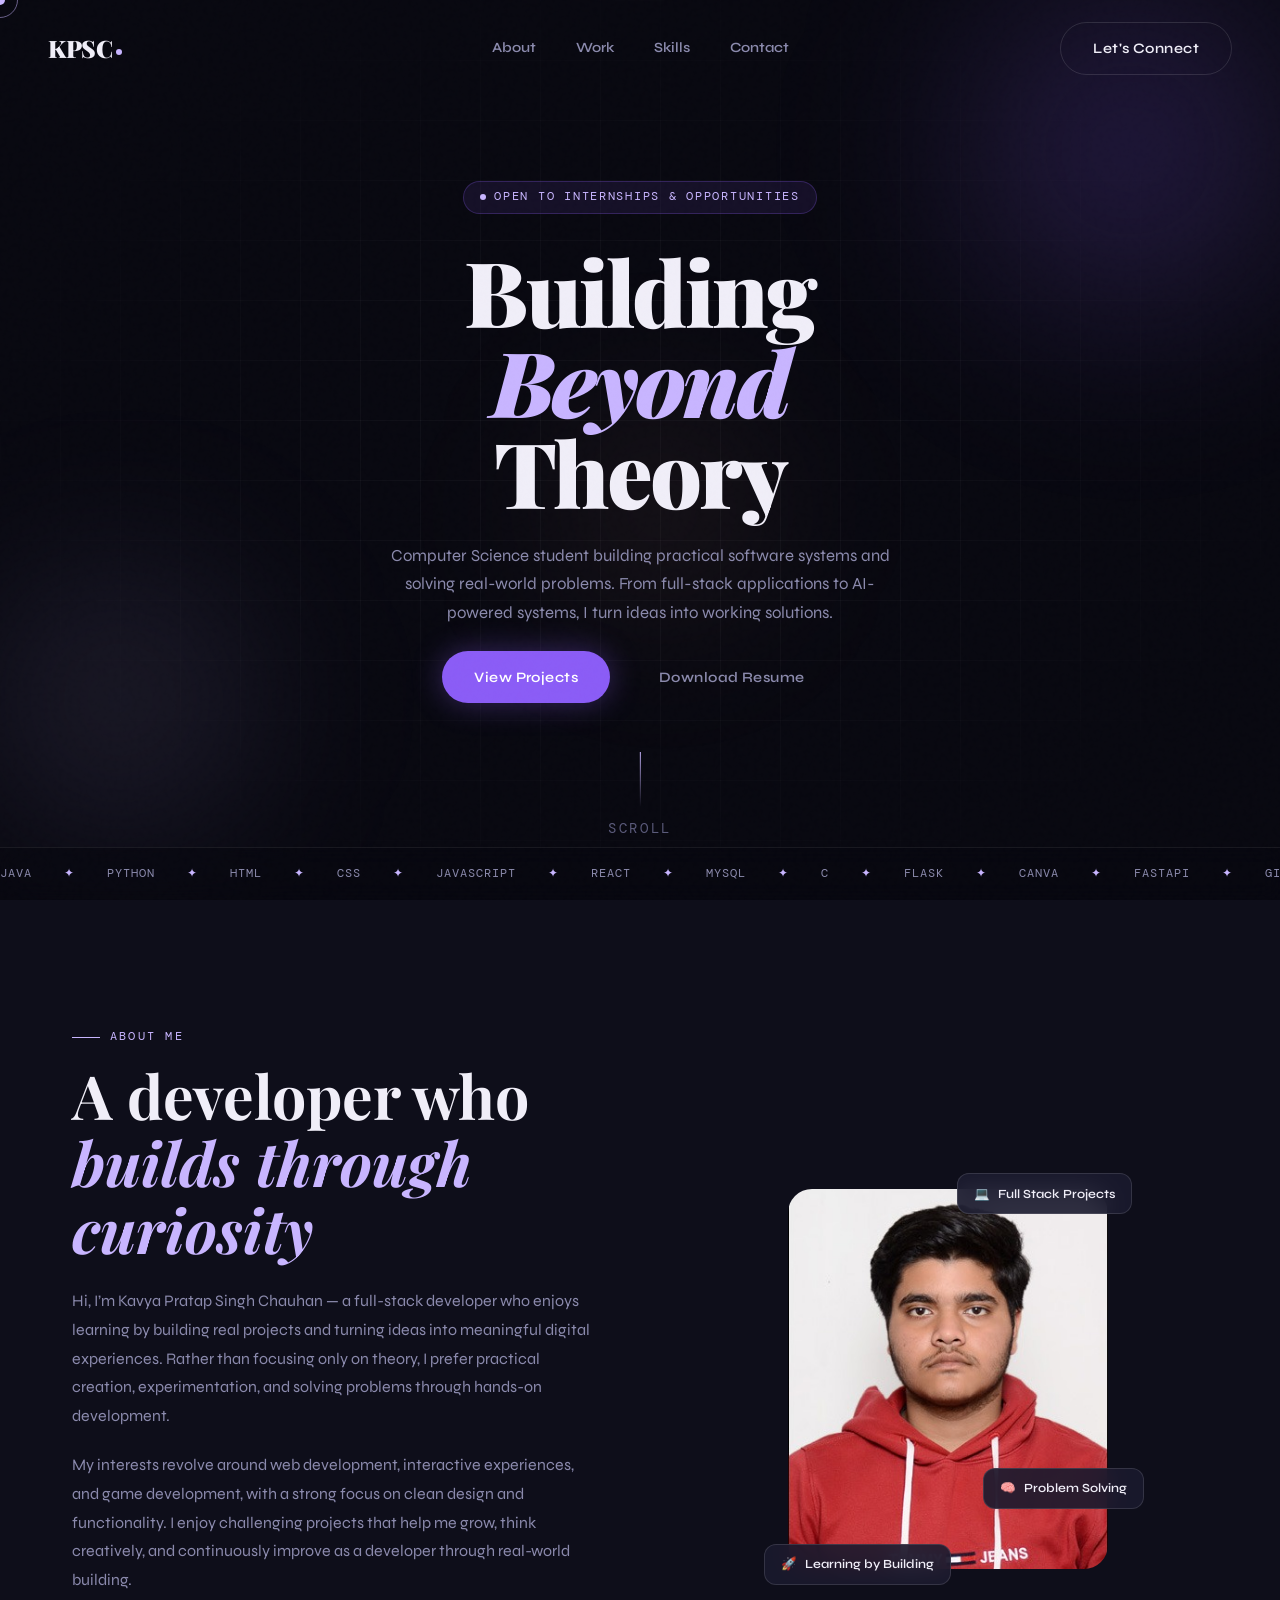
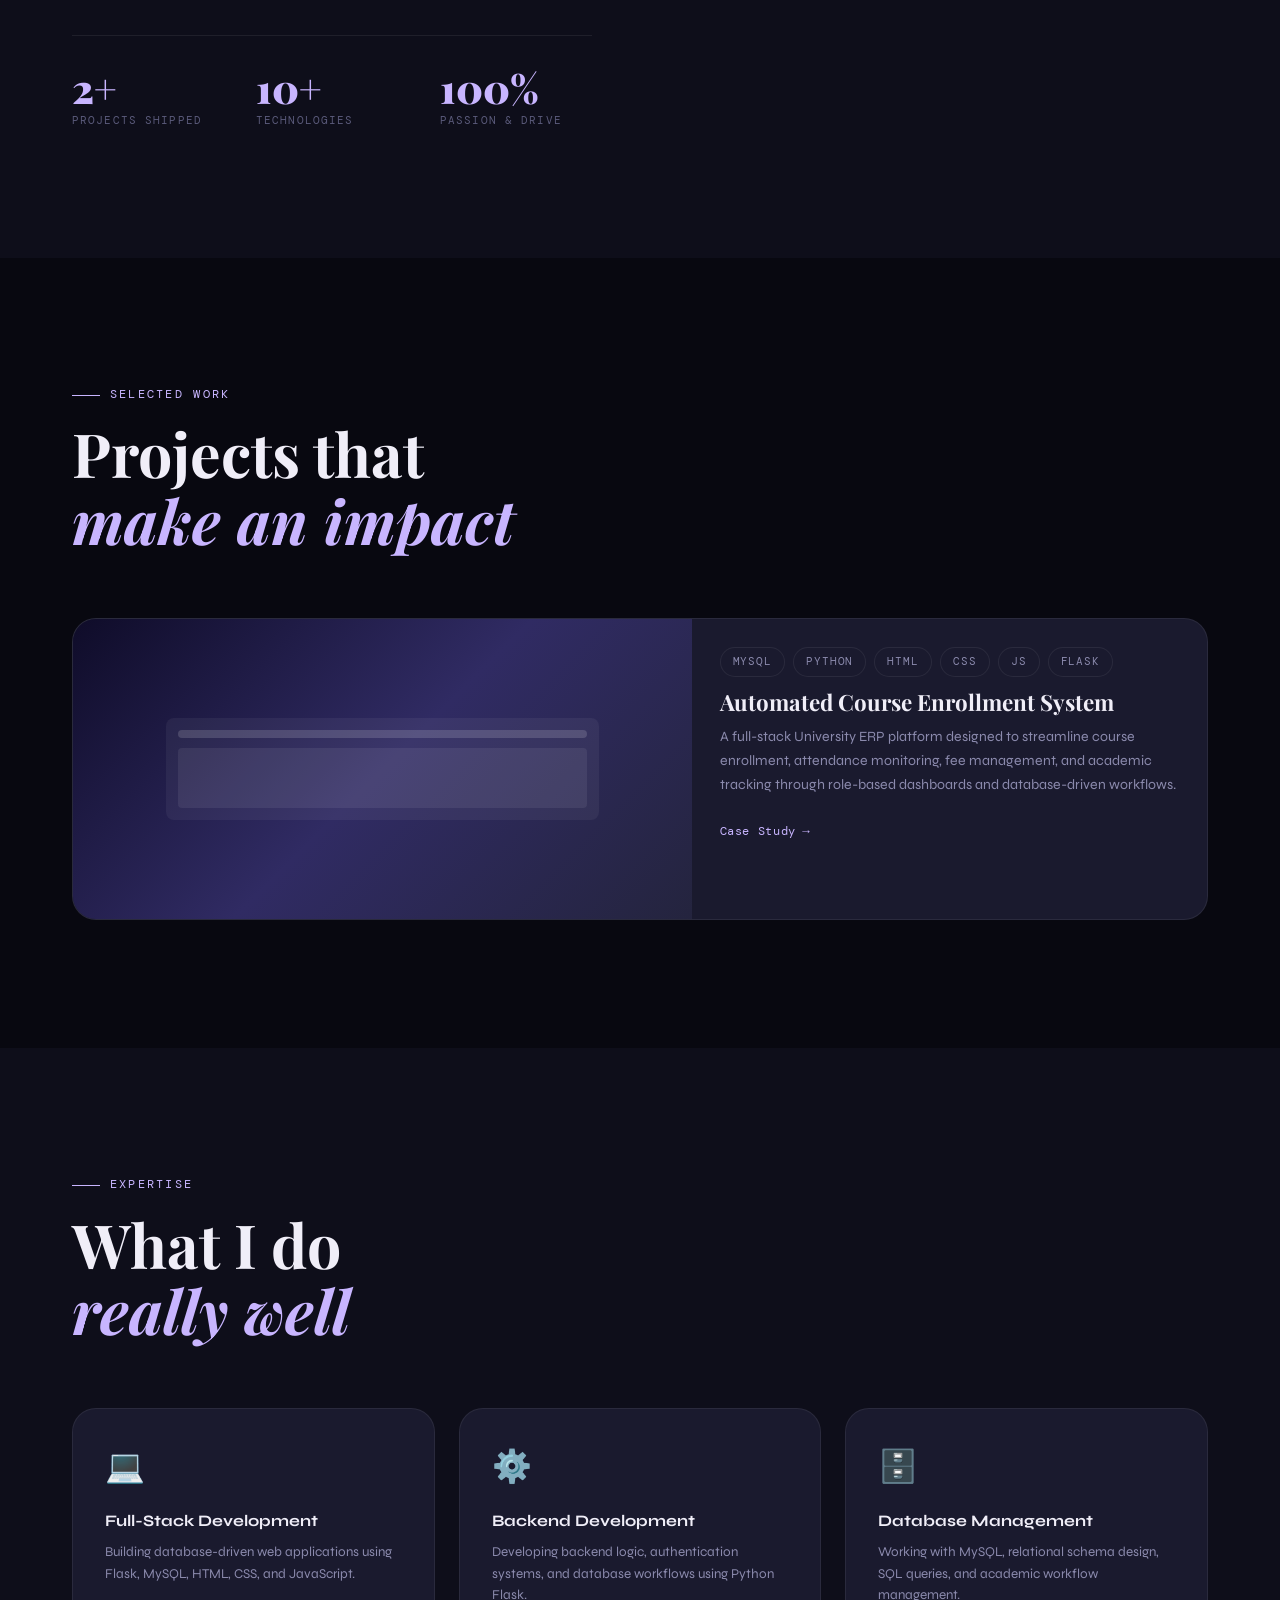
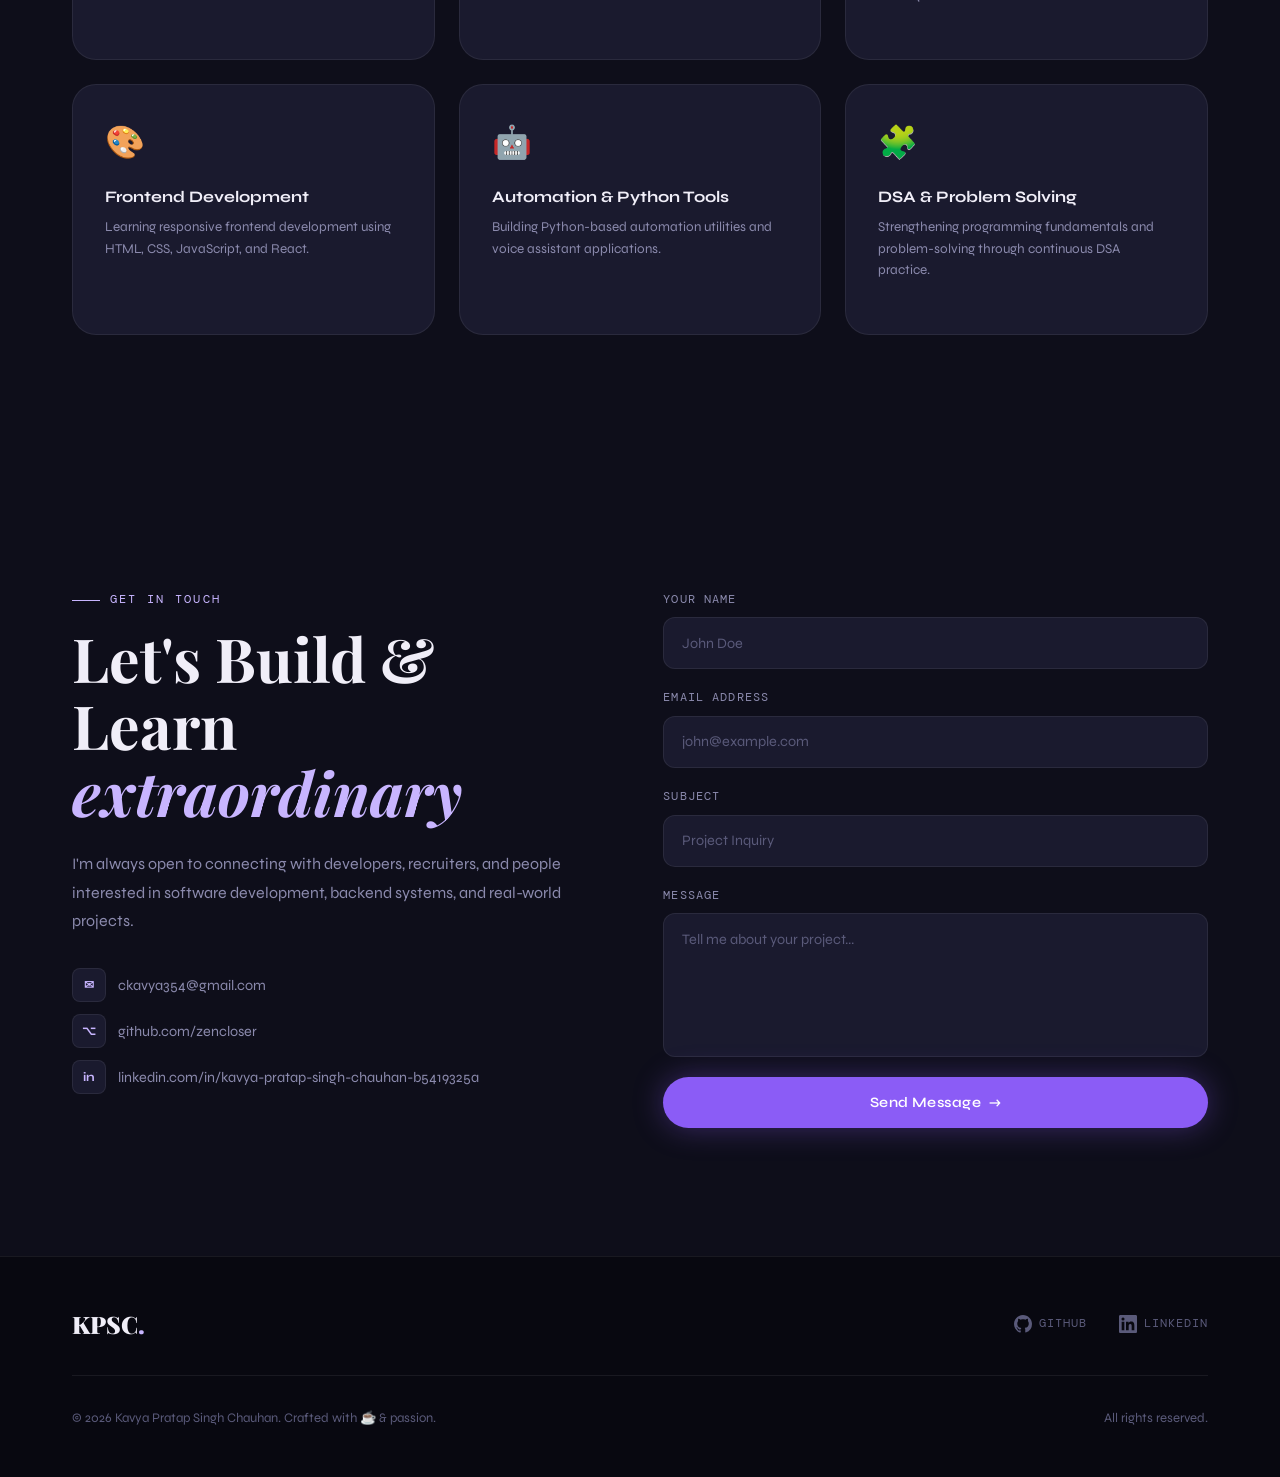
==== commit 6c3d0c82: "feat: connect contact form to Netlify" ====
--- a/index.html
+++ b/index.html
@@ -442,23 +442,39 @@
           </div>
         </div>
         <div class="contact__right">
-          <form class="contact__form" id="contactForm">
+
+          <form class="contact__form" id="contactForm" name="contact" method="POST" data-netlify="true"
+            netlify-honeypot="bot-field">
+            <input type="hidden" name="form-name" value="contact" />
+
             <div class="form-group">
               <label for="name">Your Name</label>
-              <input type="text" id="name" placeholder="John Doe" required />
-            </div>
+              <input type="text" id="name" name="name" placeholder="John Doe" autocomplete="name" required />
+            </div>
+
             <div class="form-group">
               <label for="email">Email Address</label>
-              <input type="email" id="email" placeholder="john@example.com" required />
-            </div>
+              <input type="email" id="email" name="email" placeholder="john@example.com" autocomplete="email"
+                required />
+            </div>
+
             <div class="form-group">
               <label for="subject">Subject</label>
-              <input type="text" id="subject" placeholder="Project Inquiry" />
-            </div>
+              <input type="text" id="subject" name="subject" placeholder="Project Inquiry" />
+            </div>
+
             <div class="form-group">
               <label for="message">Message</label>
-              <textarea id="message" rows="5" placeholder="Tell me about your project..." required></textarea>
-            </div>
+              <textarea id="message" name="message" rows="5" placeholder="Tell me about your project..."
+                required></textarea>
+            </div>
+
+            <!-- Spam protection: humans should leave this field empty -->
+            <div class="form-honeypot" aria-hidden="true">
+              <label for="bot-field">Leave this field empty</label>
+              <input type="text" id="bot-field" name="bot-field" tabindex="-1" autocomplete="off" />
+            </div>
+
             <button type="submit" class="btn btn--primary btn--full">
               Send Message <span class="btn__arrow">→</span>
             </button>
@@ -503,7 +519,7 @@
   <script src="js/nav.js"></script>
   <script src="js/counter.js"></script>
   <script src="js/form.js"></script>
-  <script src="js/skills.js"></script>
+  <!-- <script src="js/skills.js"></script> -->
 </body>
 
 </html>
--- a/css/style.css
+++ b/css/style.css
@@ -1164,6 +1164,18 @@
   color: var(--text-dim);
 }
 
+.form-honeypot {
+  position: absolute;
+  width: 1px;
+  height: 1px;
+  padding: 0;
+  margin: -1px;
+  overflow: hidden;
+  clip: rect(0, 0, 0, 0);
+  white-space: nowrap;
+  border: 0;
+}
+
 /* ==============================
    FOOTER
    ============================== */
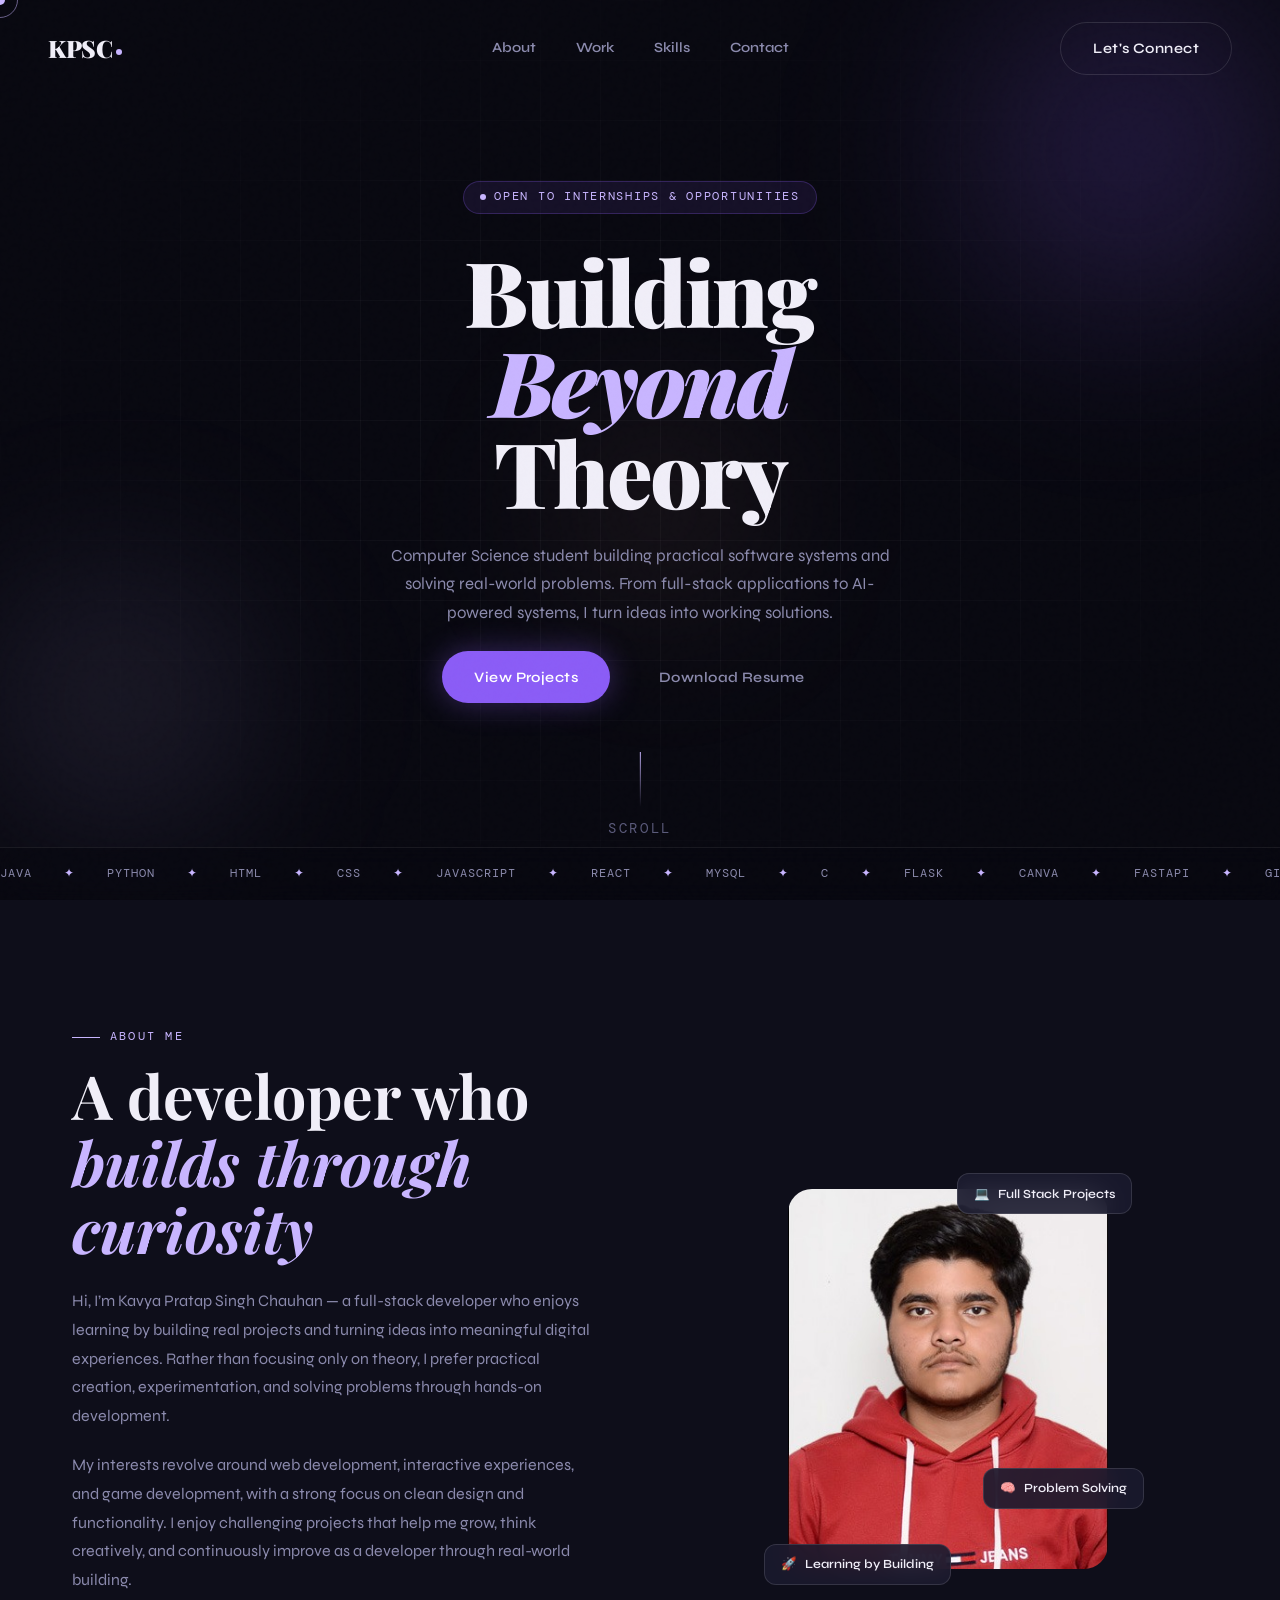
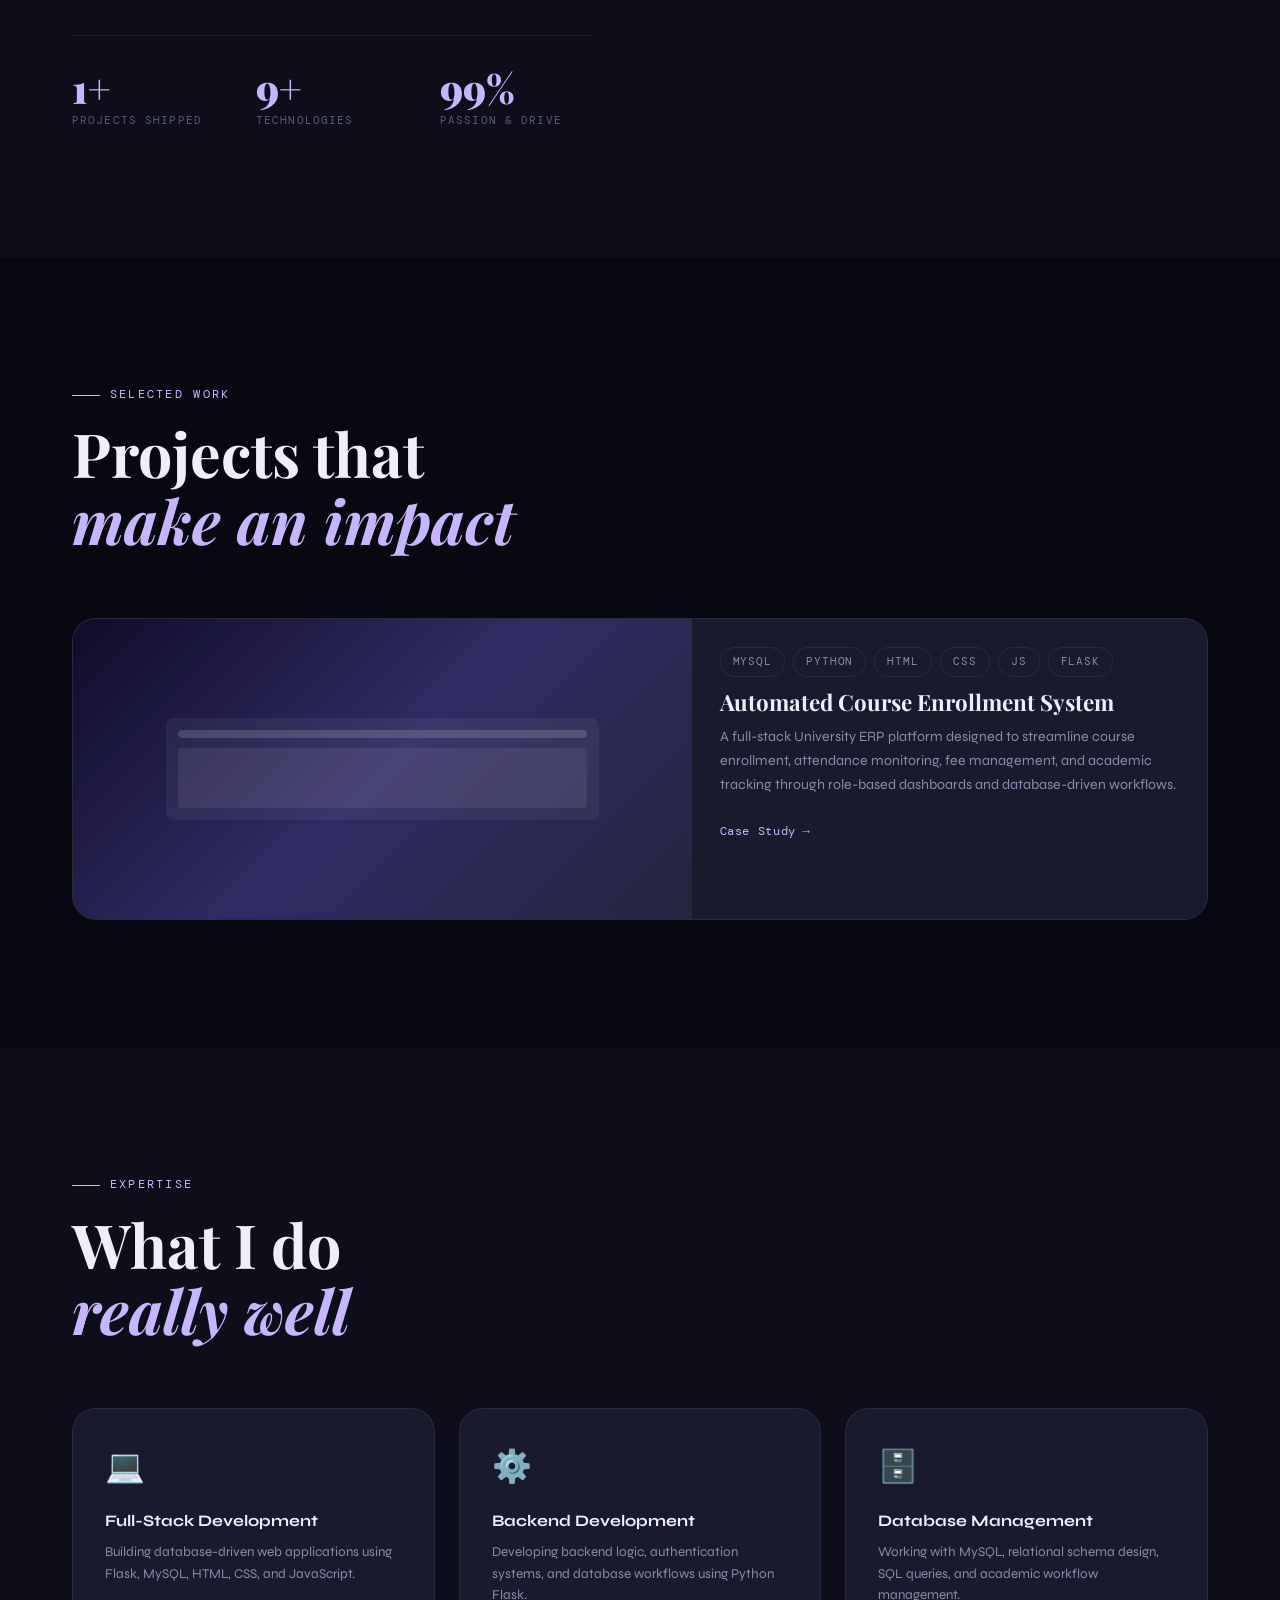
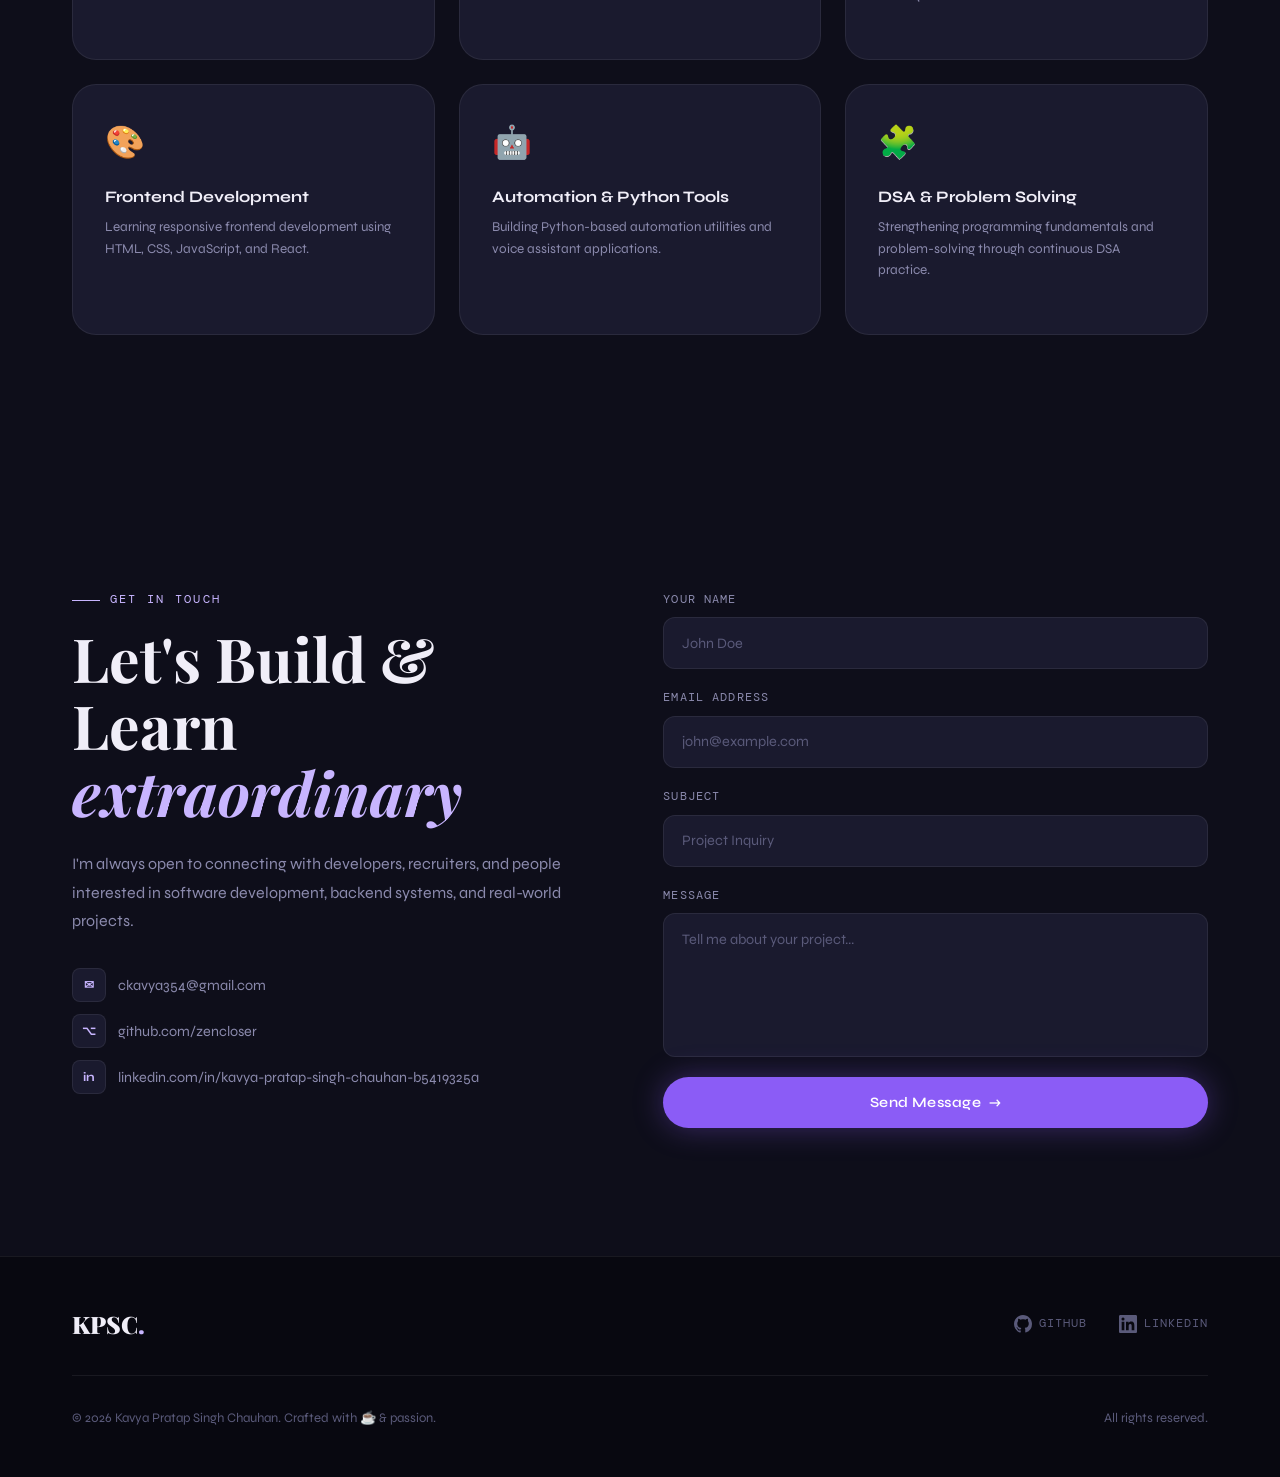
==== commit 82634e9f: "feat: improve SEO metadata and add favicon" ====
--- a/index.html
+++ b/index.html
@@ -1,18 +1,69 @@
 <!DOCTYPE html>
 <html lang="en">
+
 
 <head>
   <meta charset="UTF-8" />
   <meta name="viewport" content="width=device-width, initial-scale=1.0" />
+
+  <!-- Primary SEO -->
   <title>Kavya Pratap Singh Chauhan | Software Engineer & Builder</title>
+
+  <link rel="icon" type="image/svg+xml" href="assest/favicon.svg" />
+
+  <meta
+    name="description"
+    content="Portfolio of Kavya Pratap Singh Chauhan, a Computer Science student building software, full-stack applications, and practical technology projects."
+  />
+
+  <meta name="author" content="Kavya Pratap Singh Chauhan" />
+  <meta name="robots" content="index, follow" />
+  <meta name="theme-color" content="#0d0d18" />
+
+  <link
+    rel="canonical"
+    href="https://kavyapratapsinghchauhanportfolio.netlify.app/"
+  />
+
+  <!-- Open Graph: Social Sharing -->
+  <meta property="og:type" content="website" />
+  <meta
+    property="og:title"
+    content="Kavya Pratap Singh Chauhan | Software Engineer & Builder"
+  />
+  <meta
+    property="og:description"
+    content="Explore Kavya's software projects, technical skills, and development journey."
+  />
+  <meta
+    property="og:url"
+    content="https://kavyapratapsinghchauhanportfolio.netlify.app/"
+  />
+
+  <!-- Twitter / X Sharing -->
+  <meta name="twitter:card" content="summary" />
+  <meta
+    name="twitter:title"
+    content="Kavya Pratap Singh Chauhan | Software Engineer & Builder"
+  />
+  <meta
+    name="twitter:description"
+    content="Explore Kavya's software projects, technical skills, and development journey."
+  />
+
+  <!-- Stylesheets -->
   <link rel="stylesheet" href="css/reset.css" />
   <link rel="stylesheet" href="css/style.css" />
   <link rel="stylesheet" href="css/animations.css" />
+
+  <!-- Font Loading -->
   <link rel="preconnect" href="https://fonts.googleapis.com" />
   <link rel="preconnect" href="https://fonts.gstatic.com" crossorigin />
+
   <link
     href="https://fonts.googleapis.com/css2?family=Playfair+Display:ital,wght@0,400;0,700;0,900;1,400&family=DM+Mono:wght@300;400;500&family=Syne:wght@400;600;700;800&display=swap"
-    rel="stylesheet" />
+    rel="stylesheet"
+  />
 </head>
 
 <body>
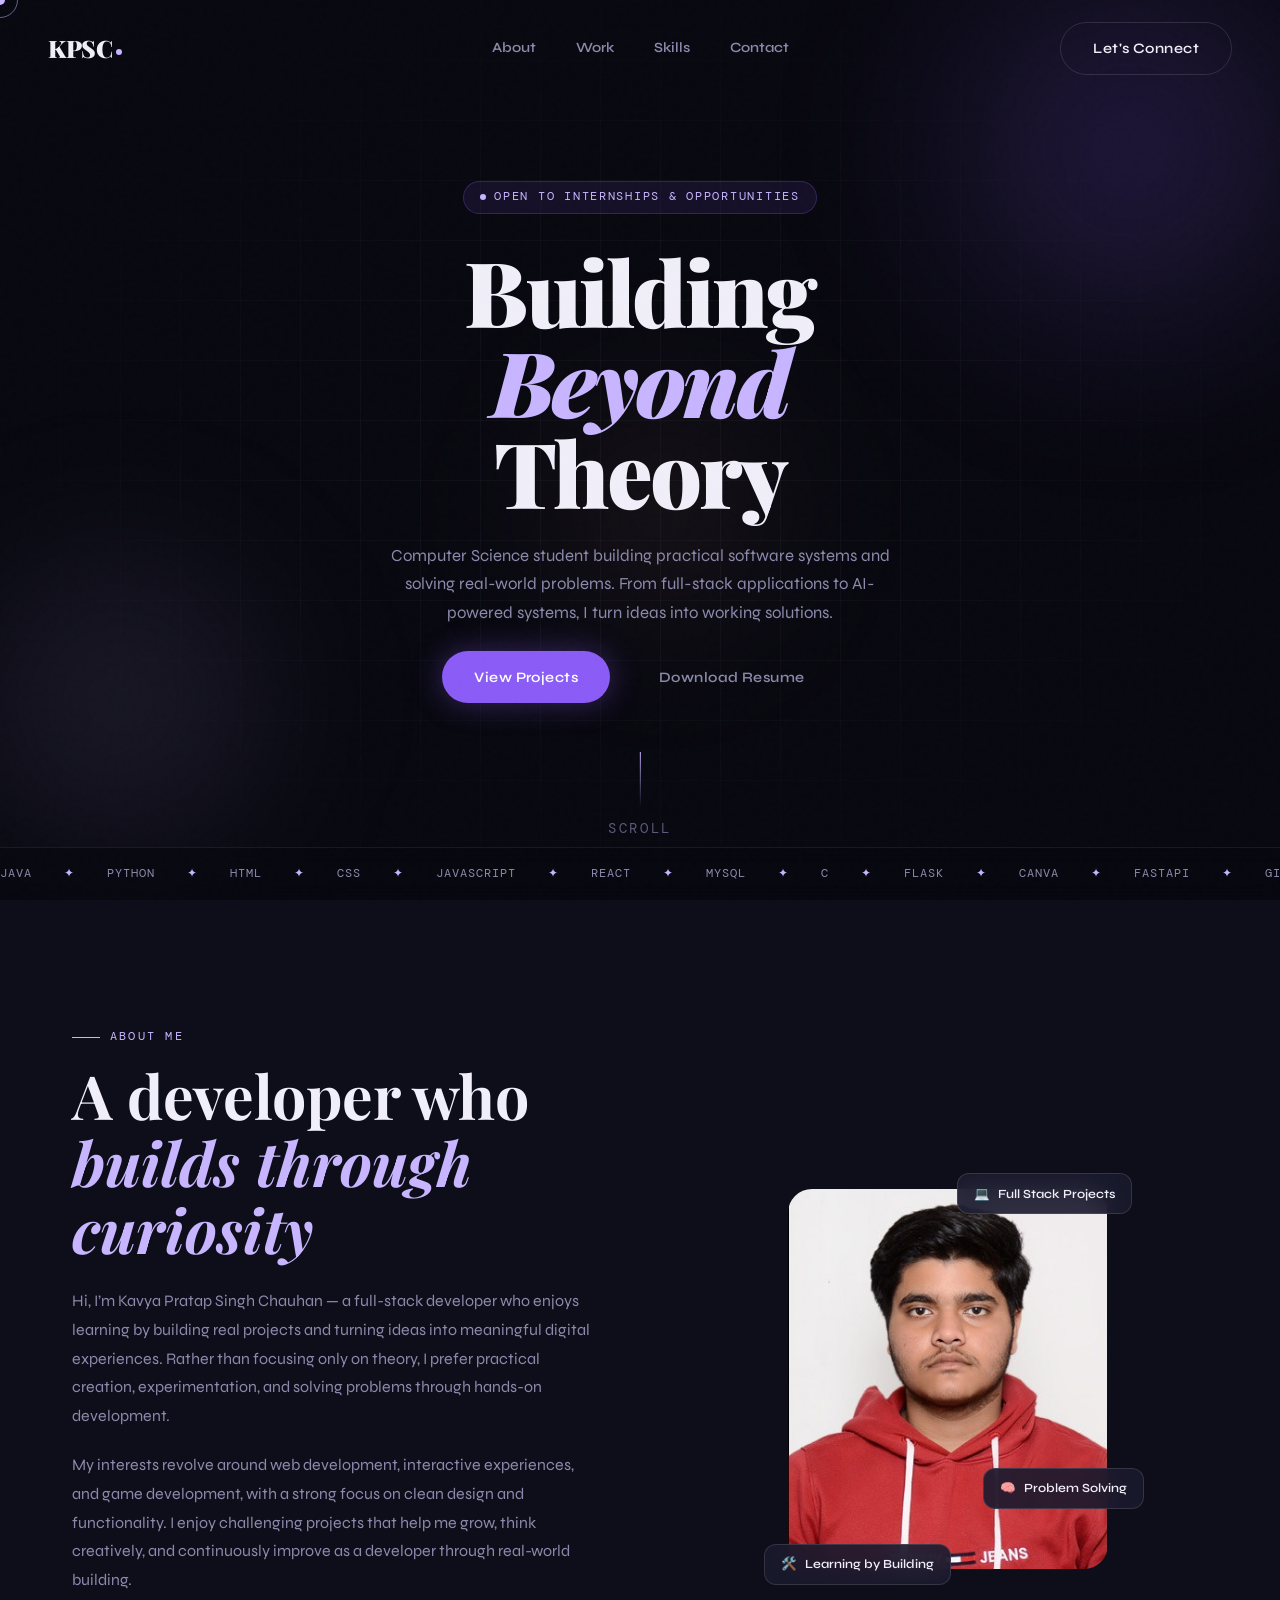
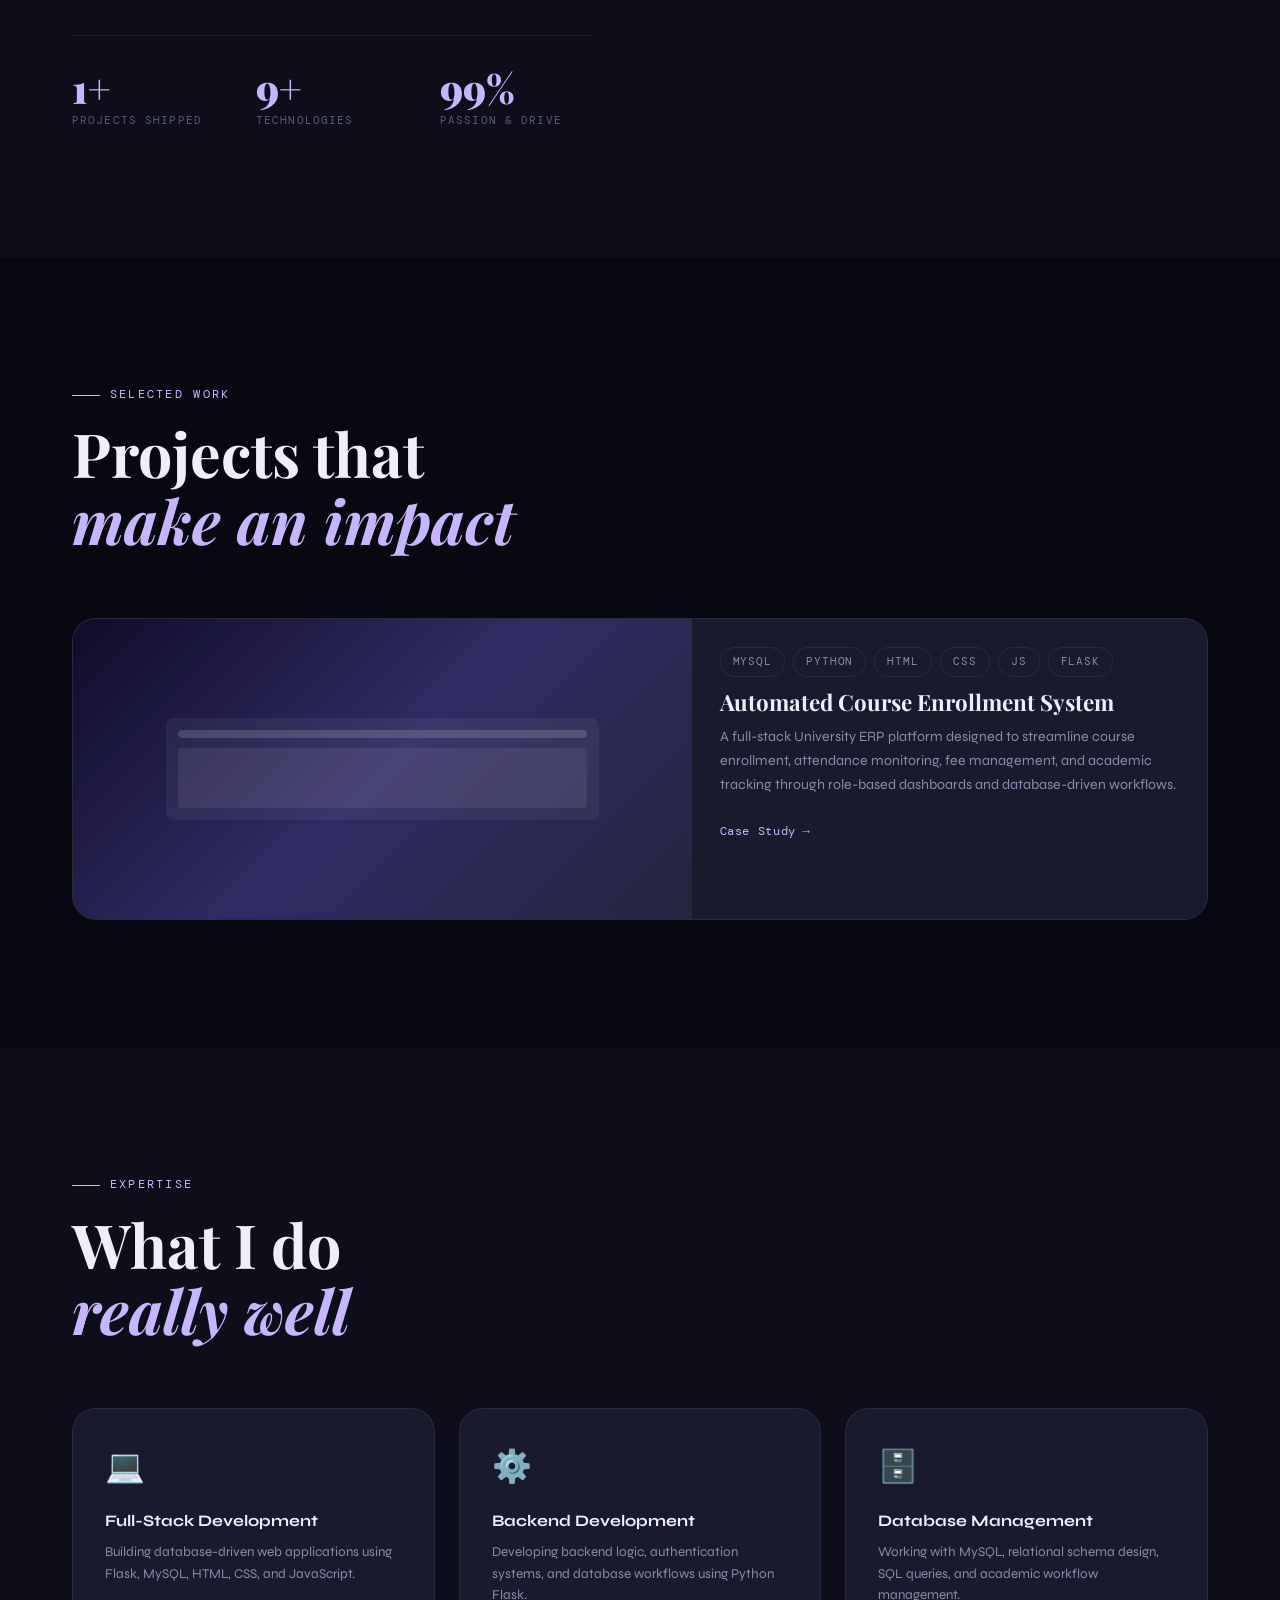
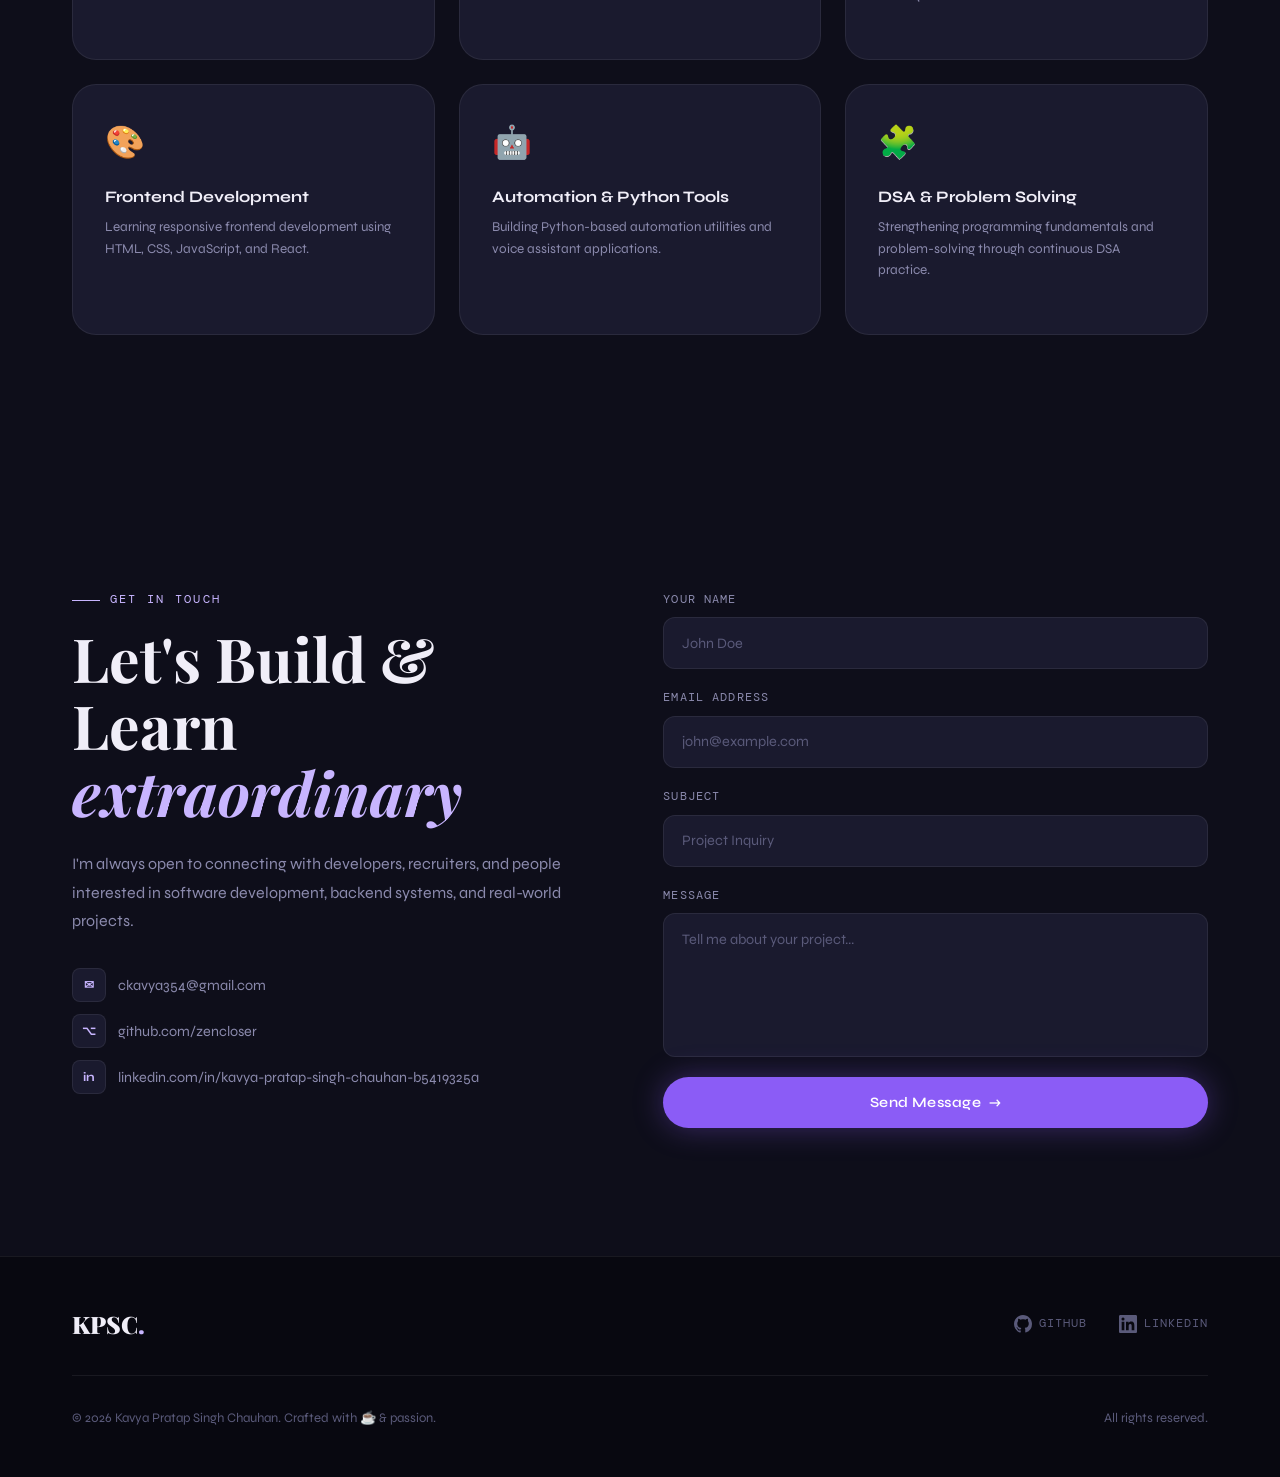
==== commit f4addf21: "fix: improve footer accessibility" ====
--- a/index.html
+++ b/index.html
@@ -11,45 +11,27 @@
 
   <link rel="icon" type="image/svg+xml" href="assest/favicon.svg" />
 
-  <meta
-    name="description"
-    content="Portfolio of Kavya Pratap Singh Chauhan, a Computer Science student building software, full-stack applications, and practical technology projects."
-  />
+  <meta name="description"
+    content="Portfolio of Kavya Pratap Singh Chauhan, a Computer Science student building software, full-stack applications, and practical technology projects." />
 
   <meta name="author" content="Kavya Pratap Singh Chauhan" />
   <meta name="robots" content="index, follow" />
   <meta name="theme-color" content="#0d0d18" />
 
-  <link
-    rel="canonical"
-    href="https://kavyapratapsinghchauhanportfolio.netlify.app/"
-  />
+  <link rel="canonical" href="https://kavyapratapsinghchauhanportfolio.netlify.app/" />
 
   <!-- Open Graph: Social Sharing -->
   <meta property="og:type" content="website" />
-  <meta
-    property="og:title"
-    content="Kavya Pratap Singh Chauhan | Software Engineer & Builder"
-  />
-  <meta
-    property="og:description"
-    content="Explore Kavya's software projects, technical skills, and development journey."
-  />
-  <meta
-    property="og:url"
-    content="https://kavyapratapsinghchauhanportfolio.netlify.app/"
-  />
+  <meta property="og:title" content="Kavya Pratap Singh Chauhan | Software Engineer & Builder" />
+  <meta property="og:description"
+    content="Explore Kavya's software projects, technical skills, and development journey." />
+  <meta property="og:url" content="https://kavyapratapsinghchauhanportfolio.netlify.app/" />
 
   <!-- Twitter / X Sharing -->
   <meta name="twitter:card" content="summary" />
-  <meta
-    name="twitter:title"
-    content="Kavya Pratap Singh Chauhan | Software Engineer & Builder"
-  />
-  <meta
-    name="twitter:description"
-    content="Explore Kavya's software projects, technical skills, and development journey."
-  />
+  <meta name="twitter:title" content="Kavya Pratap Singh Chauhan | Software Engineer & Builder" />
+  <meta name="twitter:description"
+    content="Explore Kavya's software projects, technical skills, and development journey." />
 
   <!-- Stylesheets -->
   <link rel="stylesheet" href="css/reset.css" />
@@ -62,8 +44,7 @@
 
   <link
     href="https://fonts.googleapis.com/css2?family=Playfair+Display:ital,wght@0,400;0,700;0,900;1,400&family=DM+Mono:wght@300;400;500&family=Syne:wght@400;600;700;800&display=swap"
-    rel="stylesheet"
-  />
+    rel="stylesheet" />
 </head>
 
 <body>
@@ -86,23 +67,32 @@
   <div class="noise-overlay"></div>
 
   <!-- Navigation -->
-  <nav class="nav" id="nav">
-    <div class="nav__logo">
+
+  <nav class="nav" id="nav" aria-label="Main navigation">
+
+    <a href="/" class="nav__logo" aria-label="KPSC home">
       <span class="nav__logo-text">KPSC</span>
       <span class="nav__logo-dot"></span>
-    </div>
-    <div class="nav__links">
+    </a>
+
+    <div class="nav__links" id="navLinks">
       <a href="#about" class="nav__link" data-text="About">About</a>
       <a href="#work" class="nav__link" data-text="Work">Work</a>
       <a href="#skills" class="nav__link" data-text="Skills">Skills</a>
       <a href="#contact" class="nav__link" data-text="Contact">Contact</a>
     </div>
+
     <div class="nav__cta">
       <a href="#contact" class="btn btn--outline">Let's Connect</a>
     </div>
-    <button class="nav__hamburger" id="hamburger" aria-label="Menu">
-      <span></span><span></span><span></span>
+
+    <button class="nav__hamburger" id="hamburger" type="button" aria-label="Open navigation menu" aria-expanded="false"
+      aria-controls="mobileMenu">
+      <span></span>
+      <span></span>
+      <span></span>
     </button>
+
   </nav>
 
   <!-- Mobile Menu -->
@@ -220,15 +210,15 @@
         <div class="about__right">
           <div class="about__image-wrapper">
             <!-- TODO: Replace with your actual photo -->
-            <img src="assest/photo/Kavya.jpg" alt="Your Name" class="about__image-real" />
+            <img src="assest/photo/Kavya.jpg" alt="Portrait of Kavya Pratap Singh Chauhan" class="about__image-real" />
             <div class="about__image-card about__image-card--1">
-              <span>💻</span> Full Stack Projects
+              <span aria-hidden="true">💻</span> Full Stack Projects
             </div>
             <div class="about__image-card about__image-card--2">
-              <span>🧠</span> Problem Solving
+              <span aria-hidden="true">🧠</span> Problem Solving
             </div>
             <div class="about__image-card about__image-card--3">
-              <span>🚀</span> Learning by Building
+              <span aria-hidden="true">🛠️</span> Learning by Building
             </div>
           </div>
         </div>
@@ -527,7 +517,7 @@
             </div>
 
             <button type="submit" class="btn btn--primary btn--full">
-              Send Message <span class="btn__arrow">→</span>
+              Send Message <span class="btn__arrow" aria-hidden="true">→</span>
             </button>
           </form>
         </div>
@@ -541,16 +531,16 @@
       <div class="footer__top">
         <div class="footer__logo">KPSC<span class="footer__logo-dot">.</span></div>
         <div class="footer__socials">
-          <a href="https://github.com/zencloser" target="_blank" class="footer__social">
-            <svg xmlns="http://www.w3.org/2000/svg" width="18" height="18" viewBox="0 0 24 24" fill="currentColor">
+          <a href="https://github.com/zencloser" target="_blank" rel="noopener noreferrer" class="footer__social">
+            <svg aria-hidden="true" xmlns="http://www.w3.org/2000/svg" width="18" height="18" viewBox="0 0 24 24" fill="currentColor">
               <path
                 d="M12 0C5.37 0 0 5.37 0 12c0 5.31 3.435 9.795 8.205 11.385.6.105.825-.255.825-.57 0-.285-.015-1.23-.015-2.235-3.015.555-3.795-.735-4.035-1.41-.135-.345-.72-1.41-1.23-1.695-.42-.225-1.02-.78-.015-.795.945-.015 1.62.87 1.845 1.23 1.08 1.815 2.805 1.305 3.495.99.105-.78.42-1.305.765-1.605-2.67-.3-5.46-1.335-5.46-5.925 0-1.305.465-2.385 1.23-3.225-.12-.3-.54-1.53.12-3.18 0 0 1.005-.315 3.3 1.23.96-.27 1.98-.405 3-.405s2.04.135 3 .405c2.295-1.56 3.3-1.23 3.3-1.23.66 1.65.24 2.88.12 3.18.765.84 1.23 1.905 1.23 3.225 0 4.605-2.805 5.625-5.475 5.925.435.375.81 1.095.81 2.22 0 1.605-.015 2.895-.015 3.3 0 .315.225.69.825.57A12.02 12.02 0 0 0 24 12c0-6.63-5.37-12-12-12z" />
             </svg>
             GitHub
           </a>
-          <a href="https://www.linkedin.com/in/kavya-pratap-singh-chauhan-b5419325a" target="_blank"
+          <a href="https://www.linkedin.com/in/kavya-pratap-singh-chauhan-b5419325a" target="_blank" rel="noopener noreferrer"
             class="footer__social">
-            <svg xmlns="http://www.w3.org/2000/svg" width="18" height="18" viewBox="0 0 24 24" fill="currentColor">
+            <svg aria-hidden="true" xmlns="http://www.w3.org/2000/svg" width="18" height="18" viewBox="0 0 24 24" fill="currentColor">
               <path
                 d="M20.447 20.452h-3.554v-5.569c0-1.328-.027-3.037-1.852-3.037-1.853 0-2.136 1.445-2.136 2.939v5.667H9.351V9h3.414v1.561h.046c.477-.9 1.637-1.85 3.37-1.85 3.601 0 4.267 2.37 4.267 5.455v6.286zM5.337 7.433a2.062 2.062 0 0 1-2.063-2.065 2.064 2.064 0 1 1 2.063 2.065zm1.782 13.019H3.555V9h3.564v11.452zM22.225 0H1.771C.792 0 0 .774 0 1.729v20.542C0 23.227.792 24 1.771 24h20.451C23.2 24 24 23.227 24 22.271V1.729C24 .774 23.2 0 22.222 0h.003z" />
             </svg>
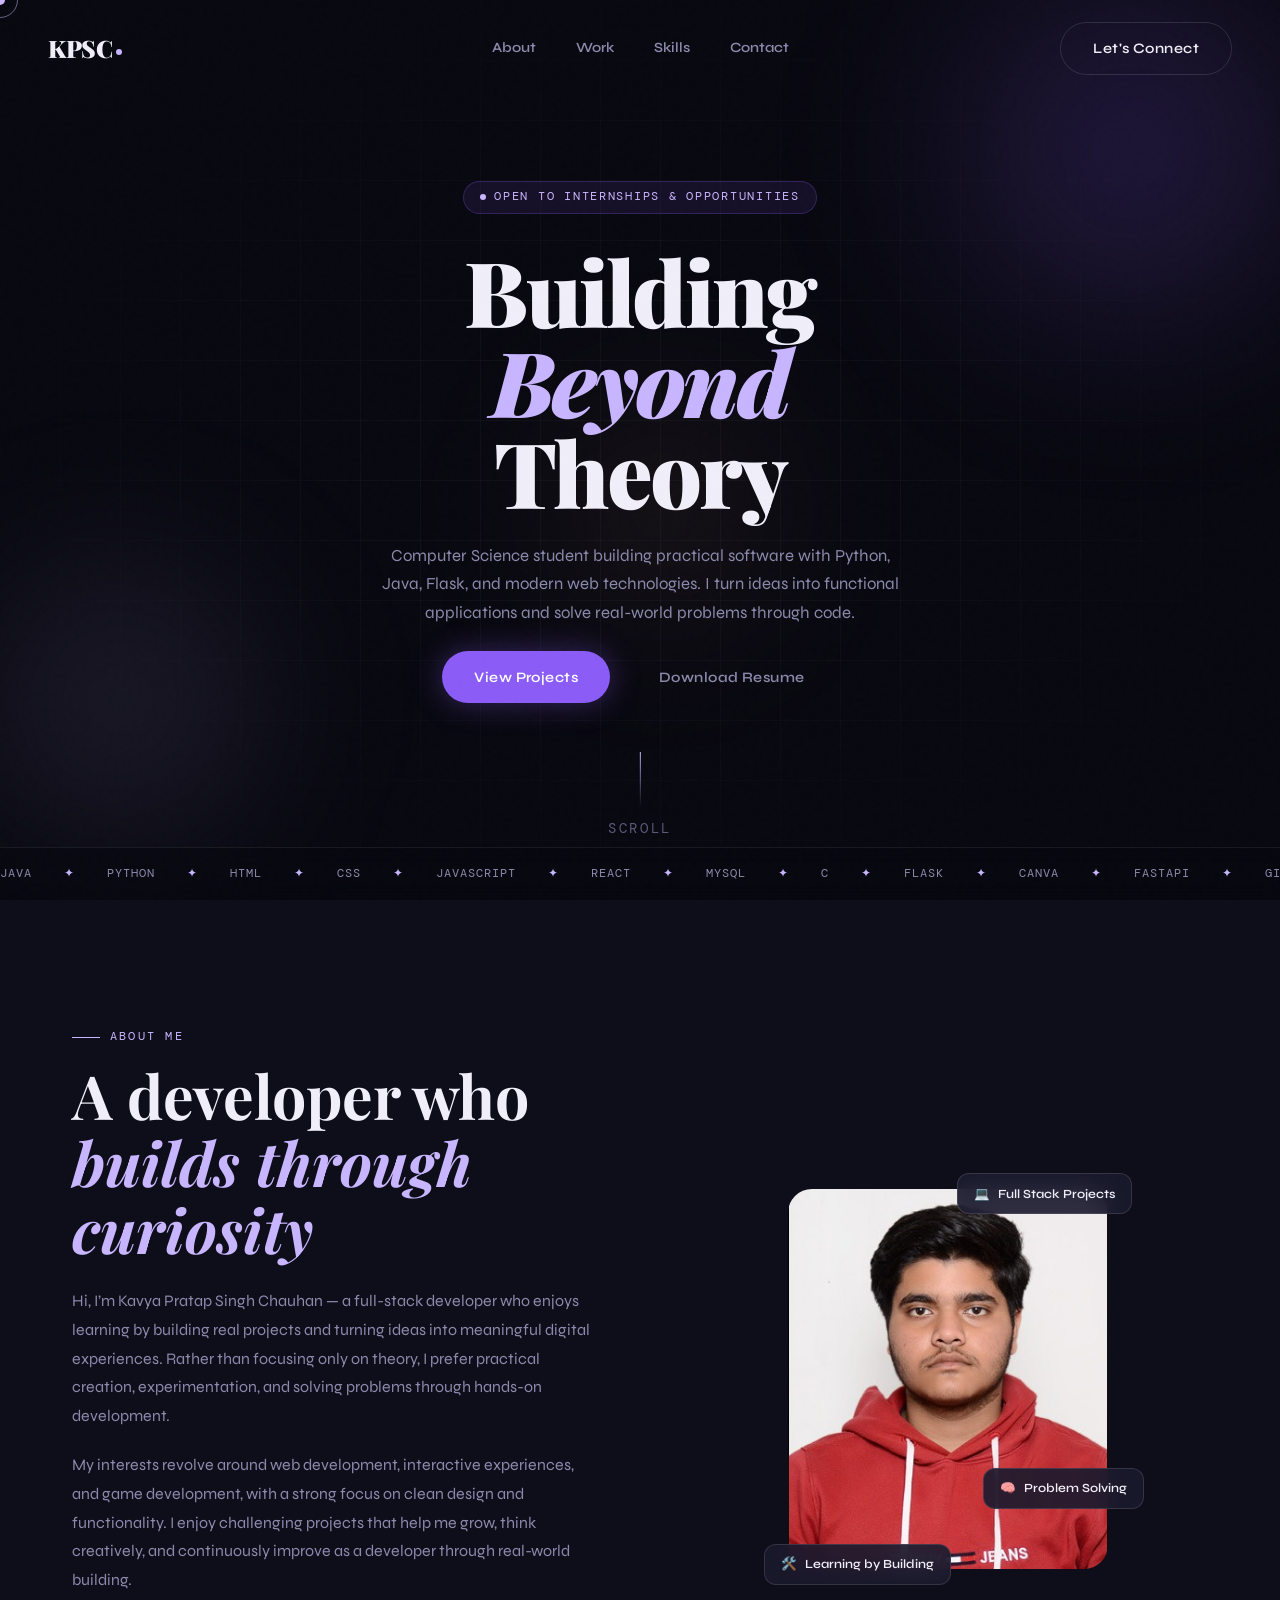
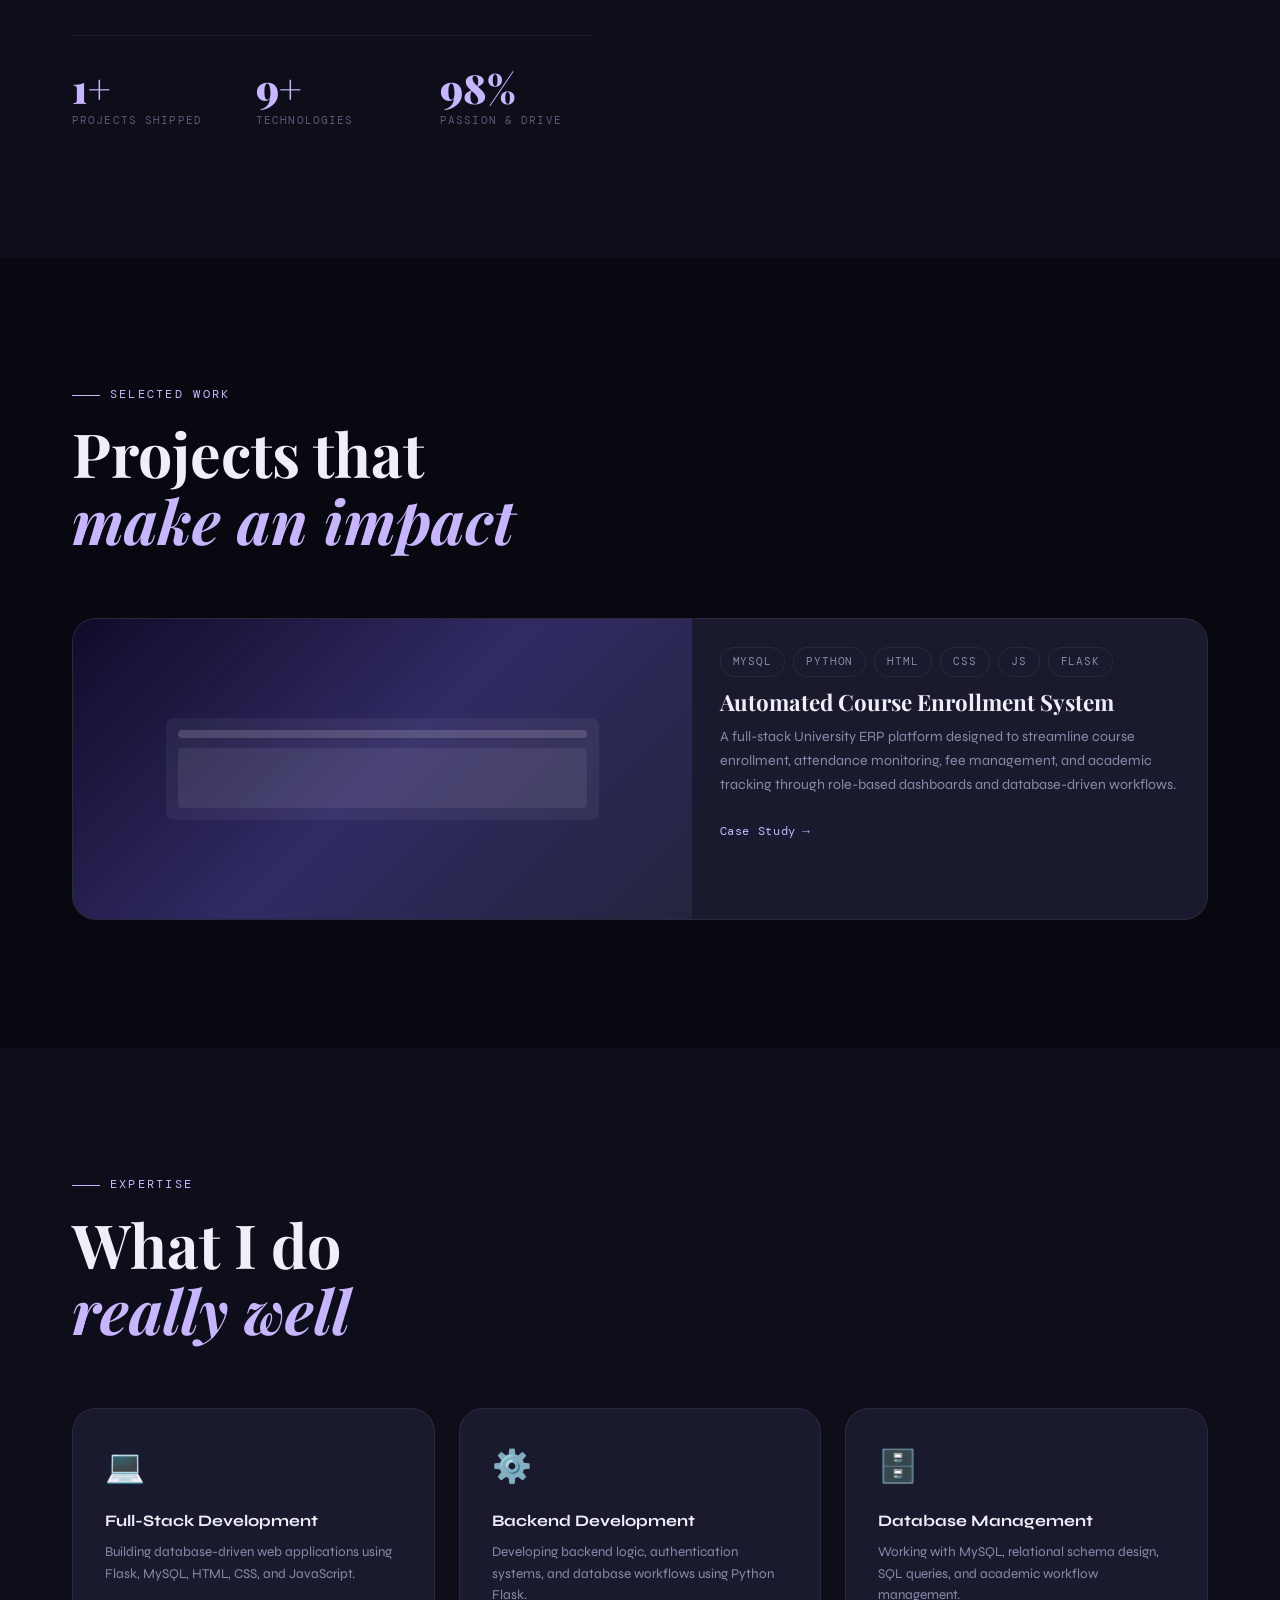
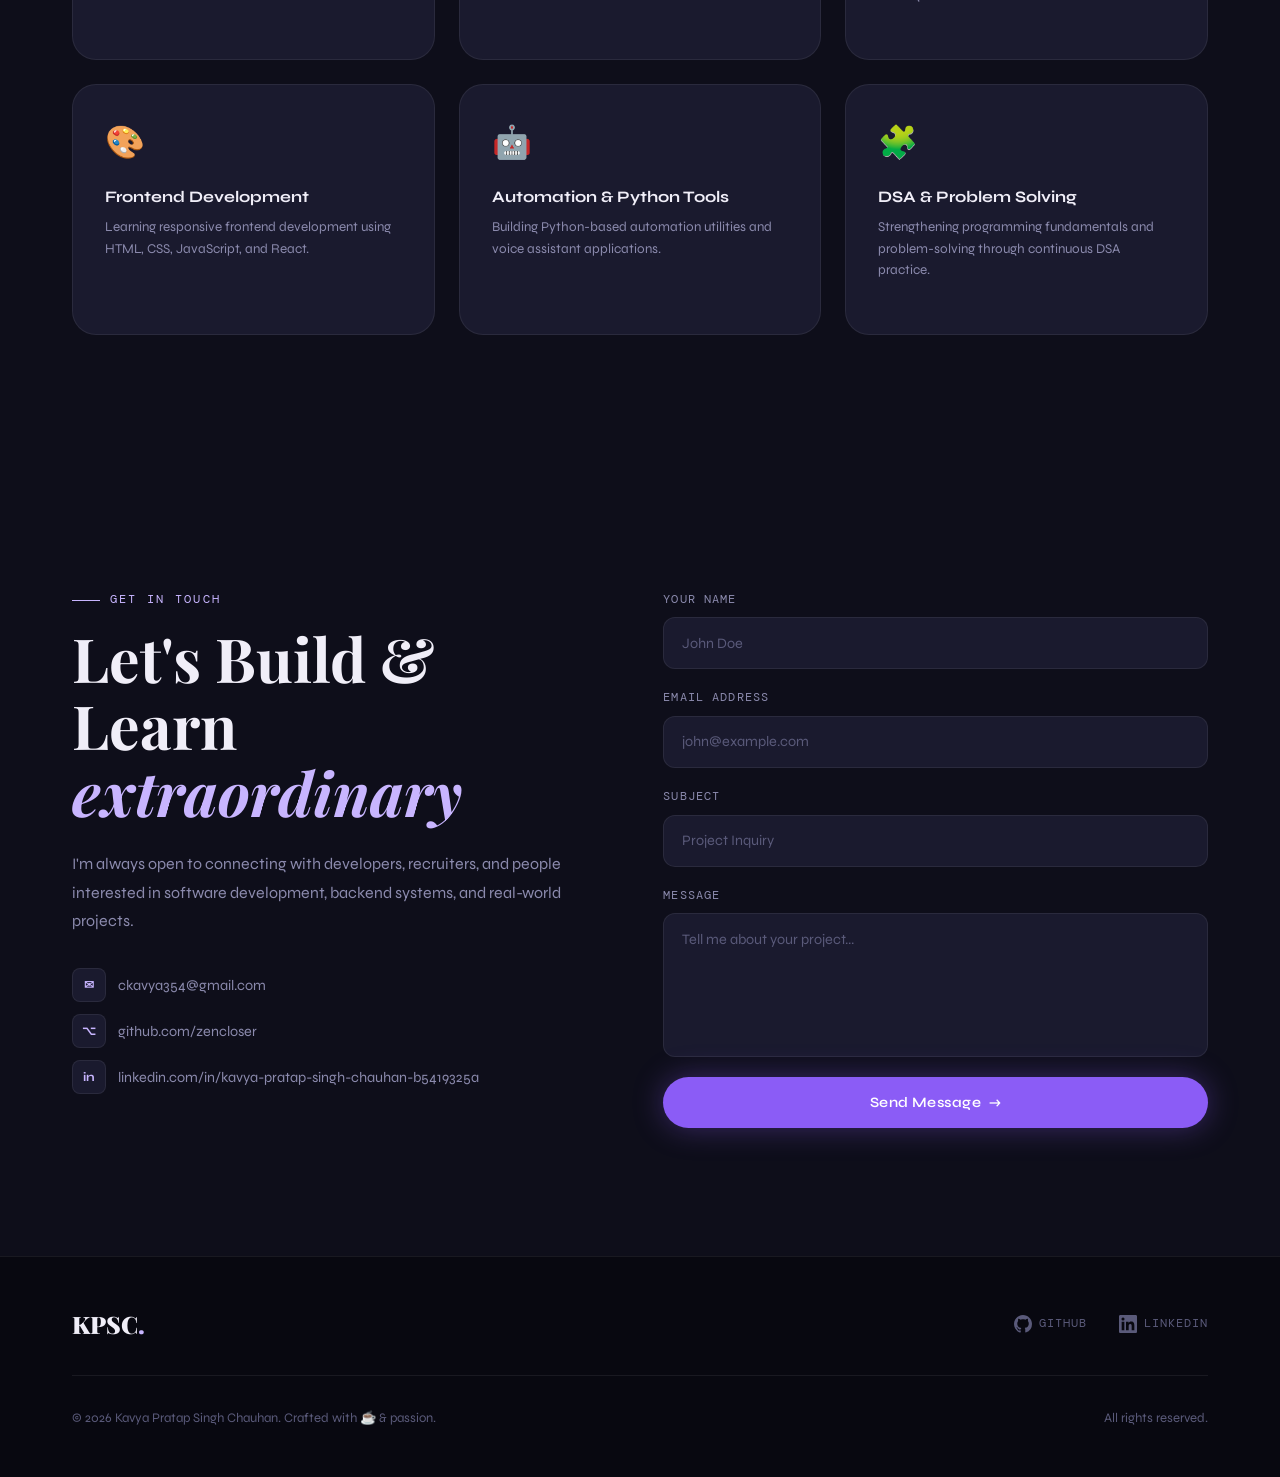
==== commit dfb1e179: "fix: improve responsive hero and contact layout" ====
--- a/index.html
+++ b/index.html
@@ -121,14 +121,16 @@
         <span class="hero__title-line reveal-line">Theory</span>
       </h1>
       <p class="hero__subtitle reveal-fade">
-        Computer Science student building practical software systems and solving
-        real-world problems. From full-stack applications to AI-powered systems,
-        I turn ideas into working solutions.
+        Computer Science student building practical software with Python,
+        Java, Flask, and modern web technologies. I turn ideas into
+        functional applications and solve real-world problems through code.
       </p>
       <div class="hero__actions reveal-fade">
         <a href="#work" class="btn btn--primary view-work-btn">View Projects</a>
         <a href="assest/Resume/Kavya_Pratap_Singh_Chauhan_Resume.pdf" class="btn btn--ghost download-btn"
-          target="_blank" download>Download Resume</a>
+          target="_blank" rel="noopener noreferrer" download aria-label="Download Kavya's resume as a PDF">
+          Download Resume
+        </a>
       </div>
     </div>
 
@@ -532,15 +534,17 @@
         <div class="footer__logo">KPSC<span class="footer__logo-dot">.</span></div>
         <div class="footer__socials">
           <a href="https://github.com/zencloser" target="_blank" rel="noopener noreferrer" class="footer__social">
-            <svg aria-hidden="true" xmlns="http://www.w3.org/2000/svg" width="18" height="18" viewBox="0 0 24 24" fill="currentColor">
+            <svg aria-hidden="true" xmlns="http://www.w3.org/2000/svg" width="18" height="18" viewBox="0 0 24 24"
+              fill="currentColor">
               <path
                 d="M12 0C5.37 0 0 5.37 0 12c0 5.31 3.435 9.795 8.205 11.385.6.105.825-.255.825-.57 0-.285-.015-1.23-.015-2.235-3.015.555-3.795-.735-4.035-1.41-.135-.345-.72-1.41-1.23-1.695-.42-.225-1.02-.78-.015-.795.945-.015 1.62.87 1.845 1.23 1.08 1.815 2.805 1.305 3.495.99.105-.78.42-1.305.765-1.605-2.67-.3-5.46-1.335-5.46-5.925 0-1.305.465-2.385 1.23-3.225-.12-.3-.54-1.53.12-3.18 0 0 1.005-.315 3.3 1.23.96-.27 1.98-.405 3-.405s2.04.135 3 .405c2.295-1.56 3.3-1.23 3.3-1.23.66 1.65.24 2.88.12 3.18.765.84 1.23 1.905 1.23 3.225 0 4.605-2.805 5.625-5.475 5.925.435.375.81 1.095.81 2.22 0 1.605-.015 2.895-.015 3.3 0 .315.225.69.825.57A12.02 12.02 0 0 0 24 12c0-6.63-5.37-12-12-12z" />
             </svg>
             GitHub
           </a>
-          <a href="https://www.linkedin.com/in/kavya-pratap-singh-chauhan-b5419325a" target="_blank" rel="noopener noreferrer"
-            class="footer__social">
-            <svg aria-hidden="true" xmlns="http://www.w3.org/2000/svg" width="18" height="18" viewBox="0 0 24 24" fill="currentColor">
+          <a href="https://www.linkedin.com/in/kavya-pratap-singh-chauhan-b5419325a" target="_blank"
+            rel="noopener noreferrer" class="footer__social">
+            <svg aria-hidden="true" xmlns="http://www.w3.org/2000/svg" width="18" height="18" viewBox="0 0 24 24"
+              fill="currentColor">
               <path
                 d="M20.447 20.452h-3.554v-5.569c0-1.328-.027-3.037-1.852-3.037-1.853 0-2.136 1.445-2.136 2.939v5.667H9.351V9h3.414v1.561h.046c.477-.9 1.637-1.85 3.37-1.85 3.601 0 4.267 2.37 4.267 5.455v6.286zM5.337 7.433a2.062 2.062 0 0 1-2.063-2.065 2.064 2.064 0 1 1 2.063 2.065zm1.782 13.019H3.555V9h3.564v11.452zM22.225 0H1.771C.792 0 0 .774 0 1.729v20.542C0 23.227.792 24 1.771 24h20.451C23.2 24 24 23.227 24 22.271V1.729C24 .774 23.2 0 22.222 0h.003z" />
             </svg>
--- a/css/style.css
+++ b/css/style.css
@@ -1278,6 +1278,14 @@
     grid-template-columns: 1fr;
     gap: 3rem;
   }
+
+  .hero__scroll-indicator {
+    display: none;
+  }
+
+  .contact__form .btn--full {
+    margin-inline: auto;
+  }
 }
 
 /* ==============================
@@ -1364,6 +1372,10 @@
     animation-duration: 14s;
   }
 
+  .hero__scroll-indicator {
+    display: none;
+  }
+
   /* Section titles */
   .section-title {
     font-size: clamp(1.8rem, 7vw, 2.8rem);
@@ -1489,6 +1501,10 @@
 
   .contact__links {
     gap: 0.6rem;
+  }
+
+  .contact__form .btn--full {
+    margin-inline: auto;
   }
 
   /* Footer */
@@ -1532,6 +1548,10 @@
   .hero__label {
     font-size: 0.6rem;
     letter-spacing: 0.1em;
+  }
+
+  .hero__scroll-indicator {
+    display: none;
   }
 
   .hero__scroll-indicator {
@@ -1606,6 +1626,10 @@
     padding: 0.75rem 0.9rem;
   }
 
+  .contact__form .btn--full {
+    margin-inline: auto;
+  }
+
   /* Footer */
   .footer__logo {
     font-size: 1.2rem;
@@ -1640,4 +1664,12 @@
   .container {
     padding: 0 1rem;
   }
+
+  .hero__scroll-indicator {
+    display: none;
+  }
+
+  .contact__form .btn--full {
+    margin-inline: auto;
+  }
 }
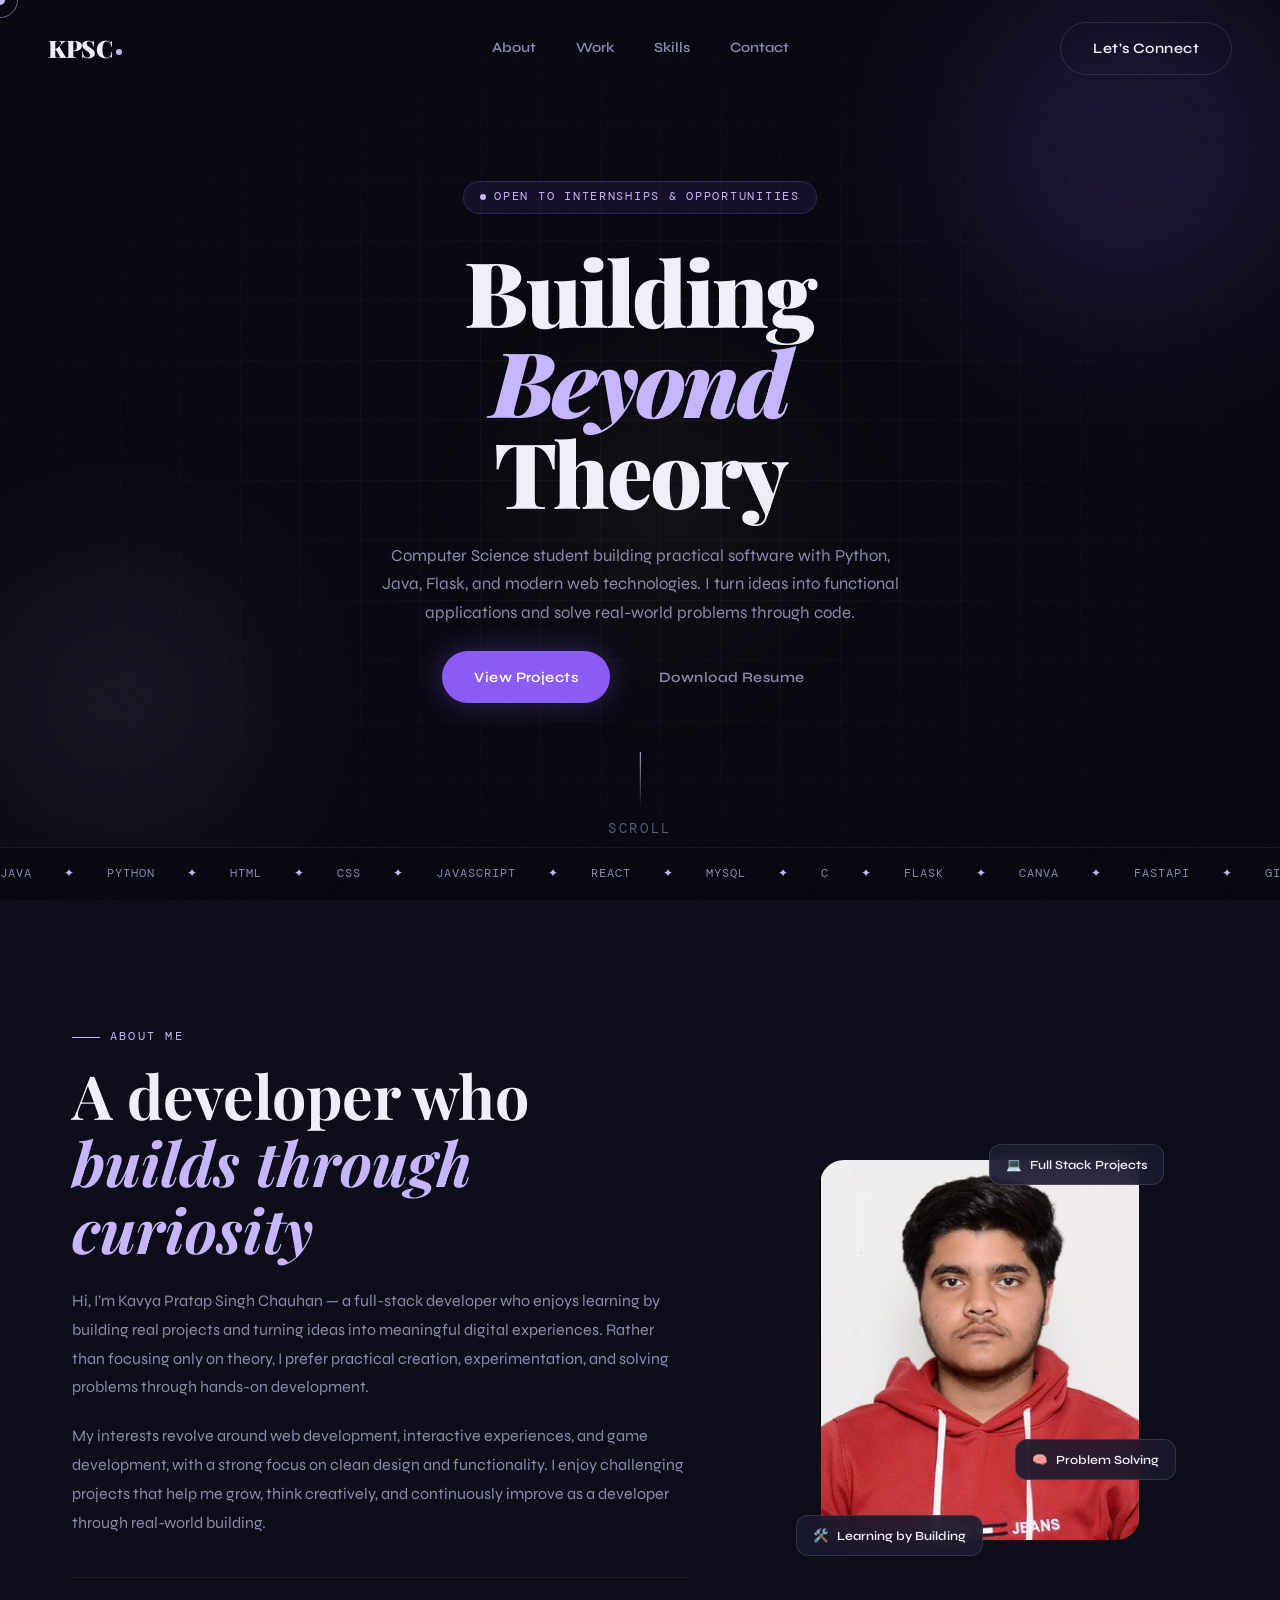
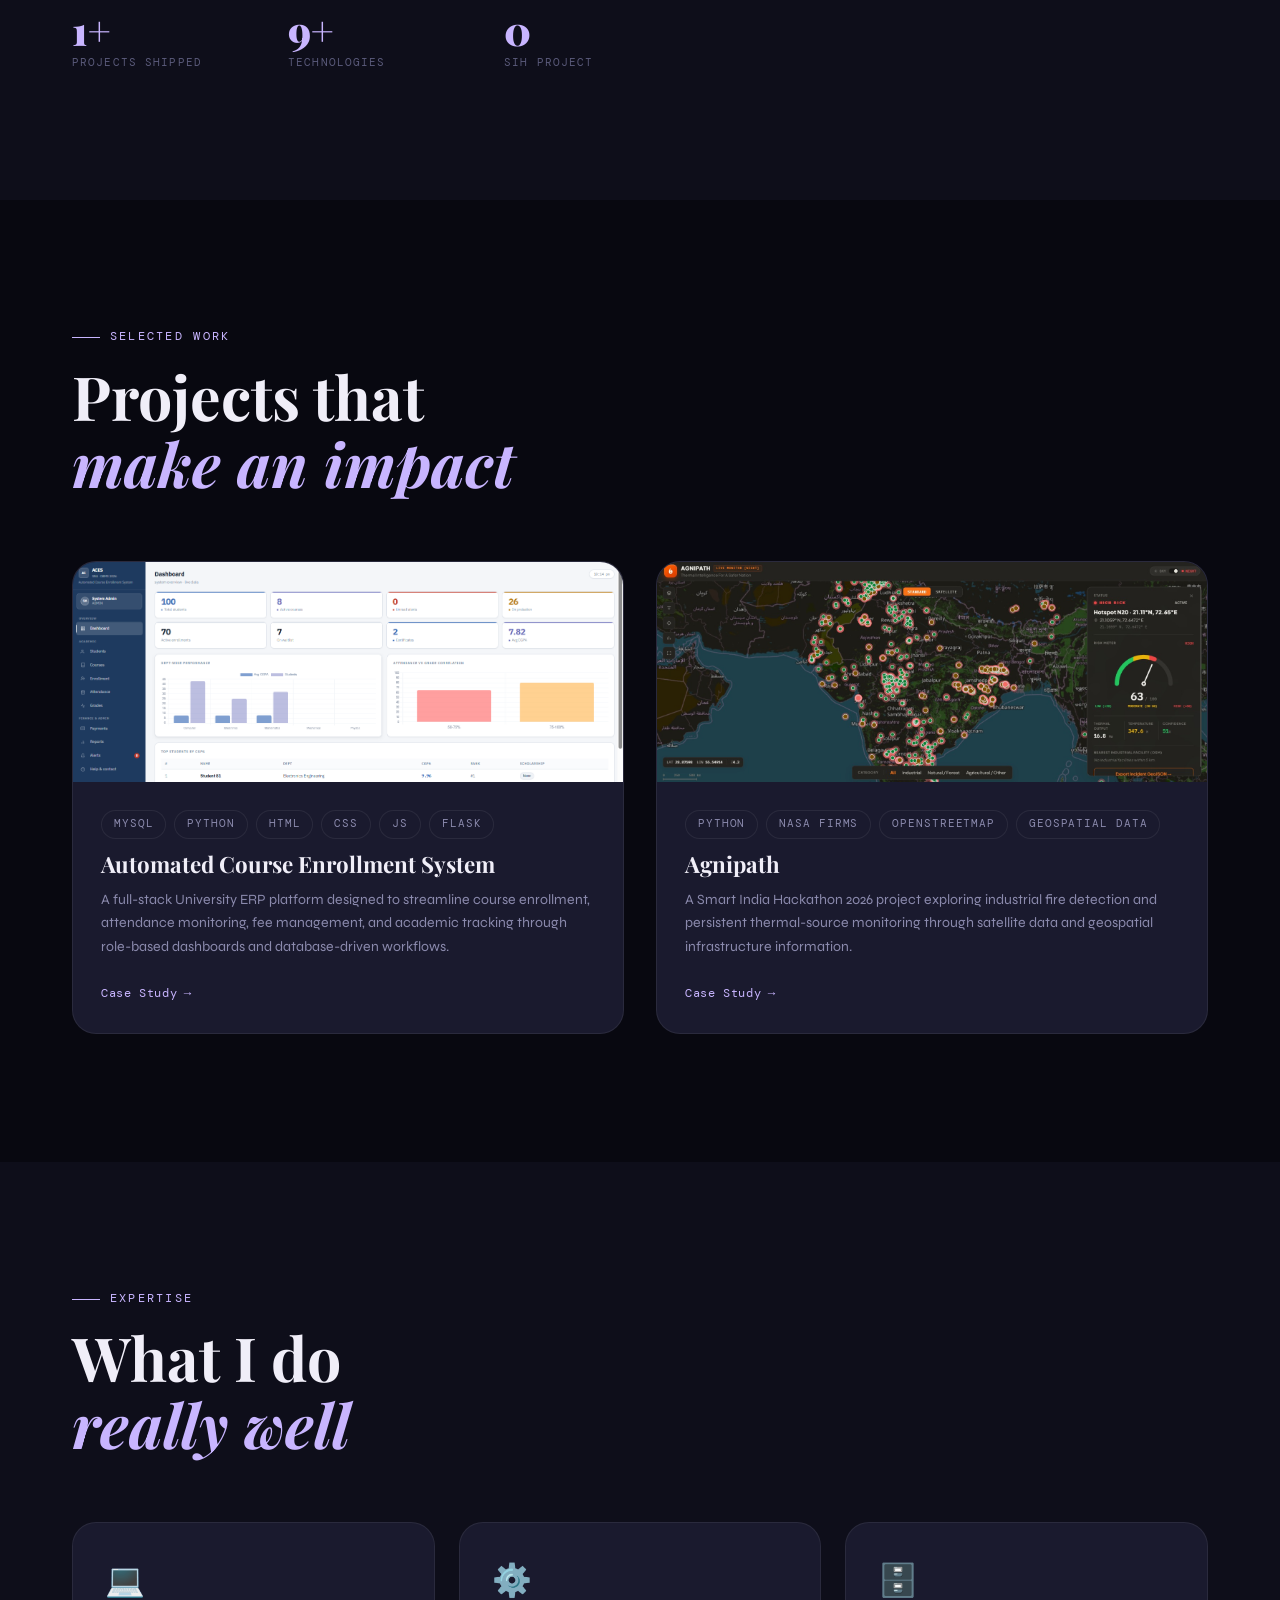
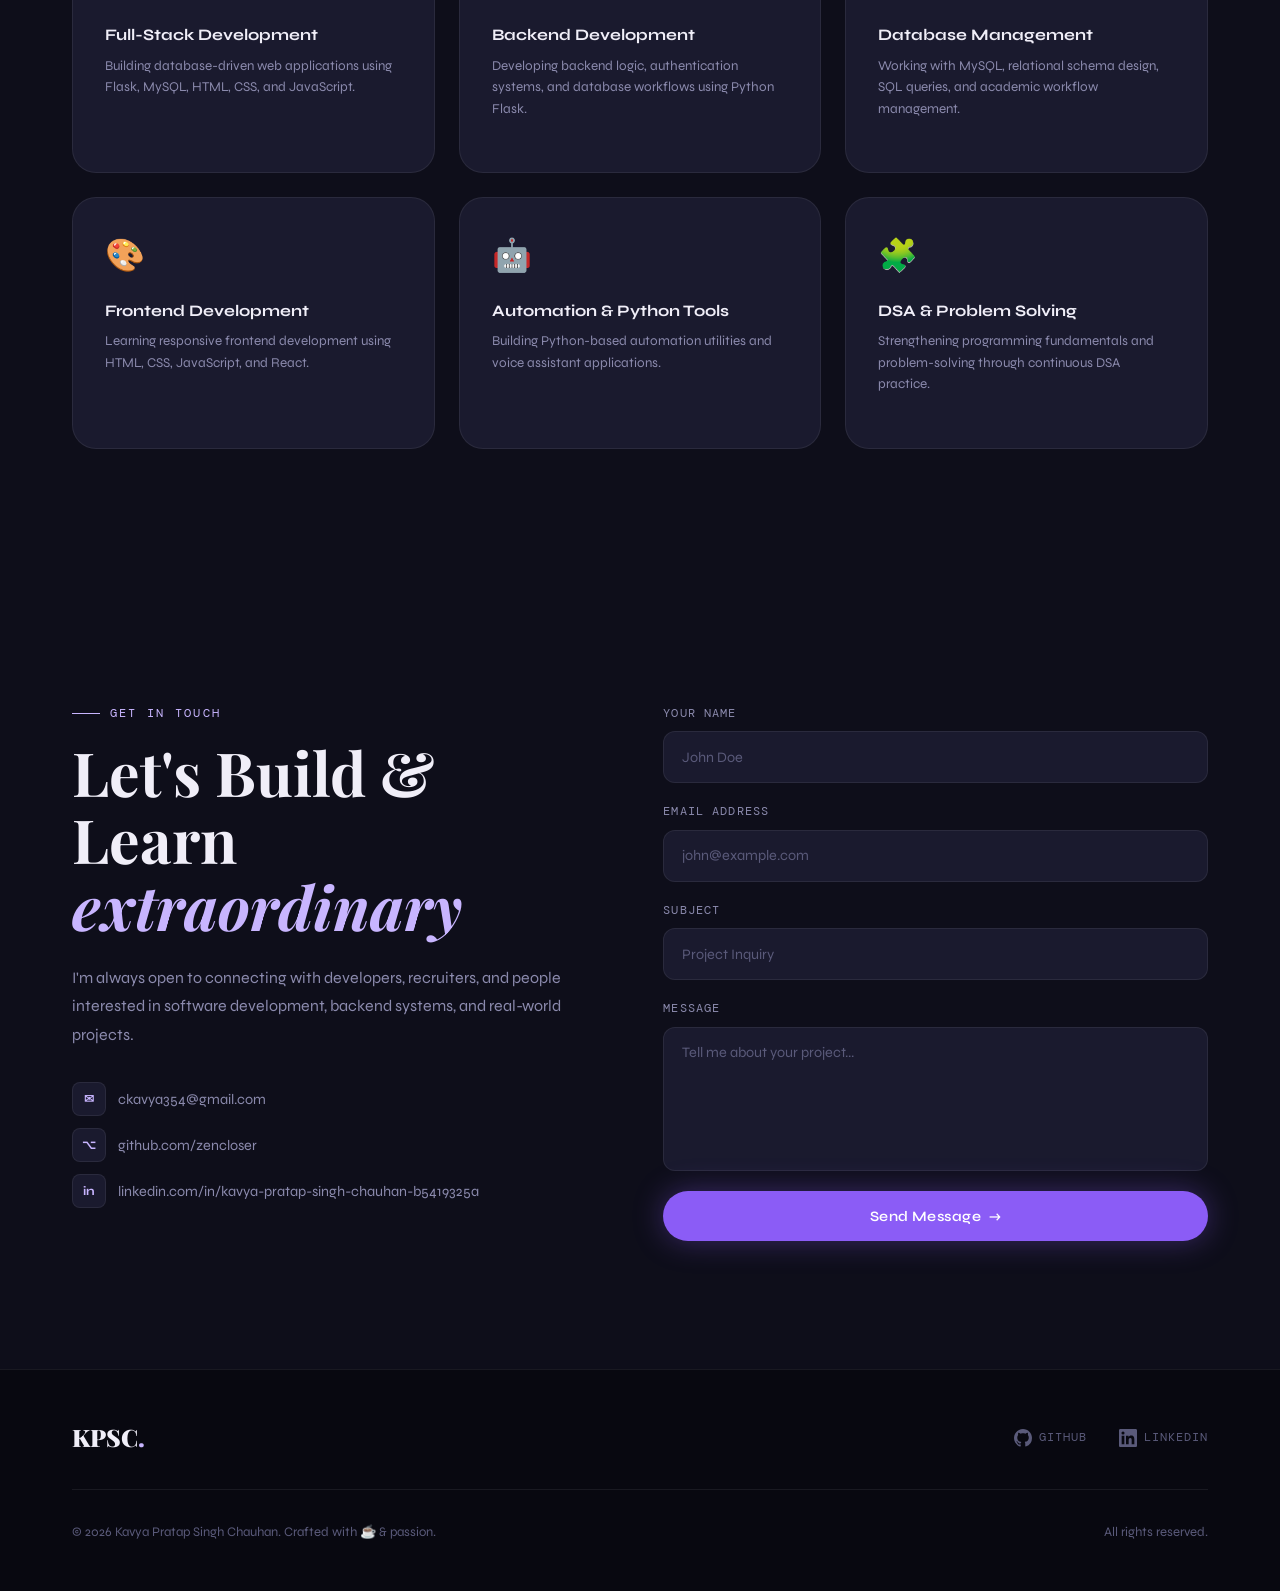
==== commit 02194684: "feat: add Agnipath project case study" ====
--- a/index.html
+++ b/index.html
@@ -171,7 +171,6 @@
             <em>builds through curiosity</em>
           </h2>
           <p class="about__text">
-            <!-- TODO: Replace with your personal story -->
             Hi, I’m Kavya Pratap Singh Chauhan — a full-stack developer who enjoys learning by building real projects
             and turning ideas into meaningful digital experiences. Rather than focusing only on theory, I prefer
             practical creation, experimentation, and solving problems through hands-on development.
@@ -201,17 +200,15 @@
 
             <div class="about__stat">
               <div class="about__stat-value">
-                <span class="about__stat-number" data-count="100">0</span>
-                <span class="about__stat-suffix">%</span>
+                <span class="about__stat-number" data-count="1">0</span>
               </div>
-              <span class="about__stat-label">Passion & Drive</span>
+              <span class="about__stat-label">SIH Project</span>
             </div>
 
           </div>
         </div>
         <div class="about__right">
           <div class="about__image-wrapper">
-            <!-- TODO: Replace with your actual photo -->
             <img src="assest/photo/Kavya.jpg" alt="Portrait of Kavya Pratap Singh Chauhan" class="about__image-real" />
             <div class="about__image-card about__image-card--1">
               <span aria-hidden="true">💻</span> Full Stack Projects
@@ -239,15 +236,10 @@
       <div class="work__grid">
 
         <!-- Project 1 -->
-        <article class="project-card project-card--featured" data-project="1">
+        <article class="project-card" data-project="1">
           <div class="project-card__image">
-            <div class="project-card__placeholder"
-              style="background: linear-gradient(135deg, #0f0c29, #302b63, #24243e);">
-              <div class="project-card__mock">
-                <div class="project-card__mock-bar"></div>
-                <div class="project-card__mock-content"></div>
-              </div>
-            </div>
+            <img src="assest/project/Automated Course Enrollment System.png"
+              alt="Dashboard of the Automated Course Enrollment System" class="project-card__screenshot" />
             <div class="project-card__overlay">
               <a href="pages/project.html" class="project-card__link">View Project →</a>
             </div>
@@ -274,86 +266,41 @@
           </div>
         </article>
 
-        <!-- Project 2 -->
-        <!-- <article class="project-card" data-project="2">
+        <!-- Project 2: Agnipath -->
+        <article class="project-card" data-project="2">
           <div class="project-card__image">
-            <div class="project-card__placeholder" style="background: linear-gradient(135deg, #134e5e, #71b280);">
-              <div class="project-card__mock">
-                <div class="project-card__mock-bar"></div>
-                <div class="project-card__mock-content"></div>
-              </div>
-            </div>
+            <img src="assest/project/agnipath/dashboard.png"
+              alt="Agnipath dashboard showing industrial thermal-anomaly monitoring" class="project-card__screenshot"
+              loading="lazy" />
+
             <div class="project-card__overlay">
-              <a href="pages/project.html" class="project-card__link">View Project →</a>
-            </div>
-          </div>
+              <a href="pages/agnipath.html" class="project-card__link">
+                View Project →
+              </a>
+            </div>
+          </div>
+
           <div class="project-card__info">
             <div class="project-card__tags">
-              <span class="tag">Next.js</span>
-              <span class="tag">Tailwind</span>
-              <span class="tag">Stripe</span>
-            </div>
-            <h3 class="project-card__title">Bloom E-Commerce</h3>
+              <span class="tag">Python</span>
+              <span class="tag">NASA FIRMS</span>
+              <span class="tag">OpenStreetMap</span>
+              <span class="tag">Geospatial Data</span>
+            </div>
+
+            <h3 class="project-card__title">Agnipath</h3>
+
             <p class="project-card__desc">
-              A premium e-commerce experience for a luxury floral brand — with 3D product previews and seamless checkout.
+              A Smart India Hackathon 2026 project exploring industrial fire
+              detection and persistent thermal-source monitoring through satellite
+              data and geospatial infrastructure information.
             </p>
-            <a href="pages/project.html" class="project-card__cta">Case Study <span class="arrow">→</span></a>
-          </div>
-        </article> -->
-
-        <!-- Project 3 -->
-        <!-- <article class="project-card" data-project="3">
-          <div class="project-card__image">
-            <div class="project-card__placeholder" style="background: linear-gradient(135deg, #c94b4b, #4b134f);">
-              <div class="project-card__mock">
-                <div class="project-card__mock-bar"></div>
-                <div class="project-card__mock-content"></div>
-              </div>
-            </div>
-            <div class="project-card__overlay">
-              <a href="pages/project.html" class="project-card__link">View Project →</a>
-            </div>
-          </div>
-          <div class="project-card__info">
-            <div class="project-card__tags">
-              <span class="tag">Vue.js</span>
-              <span class="tag">Firebase</span>
-              <span class="tag">WebGL</span>
-            </div>
-            <h3 class="project-card__title">Orbit Social App</h3>
-            <p class="project-card__desc">
-              A next-gen social platform with spatial audio rooms, immersive 3D environments, and real-time collaboration tools.
-            </p>
-            <a href="pages/project.html" class="project-card__cta">Case Study <span class="arrow">→</span></a>
-          </div>
-        </article> -->
-
-        <!-- Project 4 -->
-        <!-- <article class="project-card" data-project="4">
-          <div class="project-card__image">
-            <div class="project-card__placeholder" style="background: linear-gradient(135deg, #f7971e, #ffd200);">
-              <div class="project-card__mock">
-                <div class="project-card__mock-bar"></div>
-                <div class="project-card__mock-content"></div>
-              </div>
-            </div>
-            <div class="project-card__overlay">
-              <a href="pages/project.html" class="project-card__link">View Project →</a>
-            </div>
-          </div>
-          <div class="project-card__info">
-            <div class="project-card__tags">
-              <span class="tag">TypeScript</span>
-              <span class="tag">GraphQL</span>
-              <span class="tag">AWS</span>
-            </div>
-            <h3 class="project-card__title">Solaris Finance</h3>
-            <p class="project-card__desc">
-              A personal finance tracker with smart budgeting AI, beautiful charts, and bank-grade security.
-            </p>
-            <a href="pages/project.html" class="project-card__cta">Case Study <span class="arrow">→</span></a>
-          </div>
-        </article> -->
+
+            <a href="pages/agnipath.html" class="project-card__cta">
+              Case Study <span class="arrow">→</span>
+            </a>
+          </div>
+        </article>
 
       </div>
     </div>
--- a/css/style.css
+++ b/css/style.css
@@ -610,8 +610,8 @@
 
 .about__grid {
   display: grid;
-  grid-template-columns: 1fr 1fr;
-  gap: 6rem;
+  grid-template-columns: 1.15fr 0.85fr;
+  gap: 4rem;
   align-items: center;
 }
 
@@ -775,6 +775,14 @@
   gap: 2rem;
 }
 
+.project-card__screenshot {
+  display: block;
+  width: 100%;
+  height: auto;
+  object-fit: contain;
+  object-position: top center;
+}
+
 .project-card {
   background: var(--surface);
   border-radius: var(--radius-lg);
@@ -790,16 +798,12 @@
   box-shadow: 0 24px 60px rgba(0, 0, 0, 0.4), 0 0 0 1px var(--border-2);
 }
 
-.project-card--featured {
-  grid-column: 1 / -1;
-  display: grid;
-  grid-template-columns: 1.2fr 1fr;
-}
-
 .project-card--featured .project-card__image {
   height: 100%;
   min-height: 300px;
 }
+
+
 
 .project-card__image {
   position: relative;
@@ -1271,7 +1275,9 @@
   }
 
   .project-card--featured .project-card__image {
-    height: 180px;
+    height: auto;
+    min-height: 0;
+    aspect-ratio: auto;
   }
 
   .contact__inner {
@@ -1399,23 +1405,37 @@
     display: none;
   }
 
+
+
+  @media (min-width: 600px) and (max-width: 768px) {
+    .about__right {
+      display: flex;
+    }
+
+    .about__image-wrapper {
+      max-width: 100%;
+    }
+  }
+
   .about__stats {
-    flex-direction: row;
-    flex-wrap: wrap;
-    gap: 1.25rem;
+    display: grid;
+    grid-template-columns: repeat(3, minmax(0, 1fr));
+    gap: 0.75rem;
   }
 
   .about__stat {
-    flex: 1 1 calc(33% - 1rem);
-    min-width: 80px;
-  }
-
-  .about__stat-number {
+    min-width: 0;
+  }
+
+  .about__stat-number,
+  .about__stat-suffix {
     font-size: 2rem;
   }
 
-  .about__stat>span:nth-child(2) {
-    font-size: 2rem;
+  .about__stat-label {
+    font-size: 0.6rem;
+    letter-spacing: 0.05em;
+    line-height: 1.5;
   }
 
   .about__text {
@@ -1438,11 +1458,13 @@
   }
 
   .project-card--featured .project-card__image {
-    height: 180px;
+    height: auto;
+    min-height: 0;
+    aspect-ratio: auto;
   }
 
   .project-card__image {
-    height: 180px;
+    height: auto;
   }
 
   .project-card__title {
@@ -1672,4 +1694,20 @@
   .contact__form .btn--full {
     margin-inline: auto;
   }
+}
+
+/* ==============================
+   REDUCED MOTION
+   ============================== */
+
+@media (prefers-reduced-motion: reduce) {
+
+  *,
+  *::before,
+  *::after {
+    animation-duration: 0.01ms !important;
+    animation-iteration-count: 1 !important;
+    transition-duration: 0.01ms !important;
+    scroll-behavior: auto !important;
+  }
 }
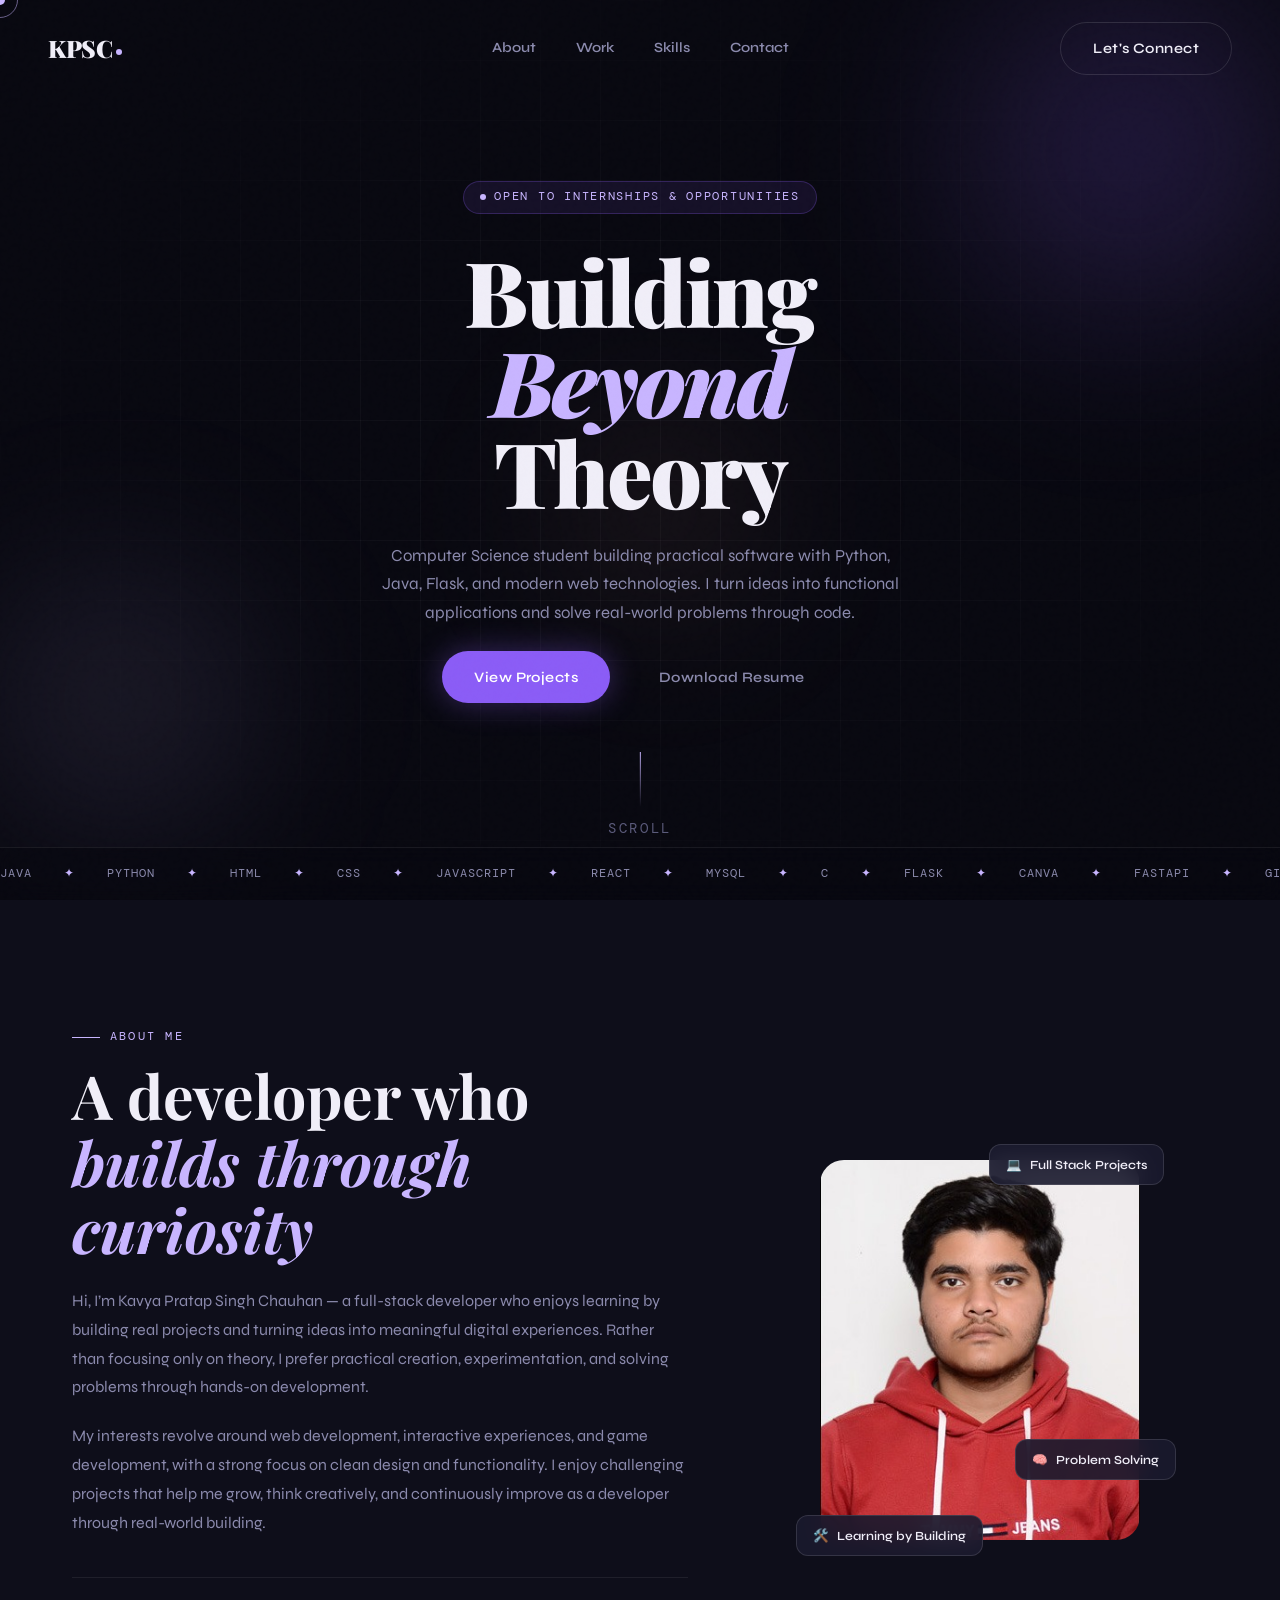
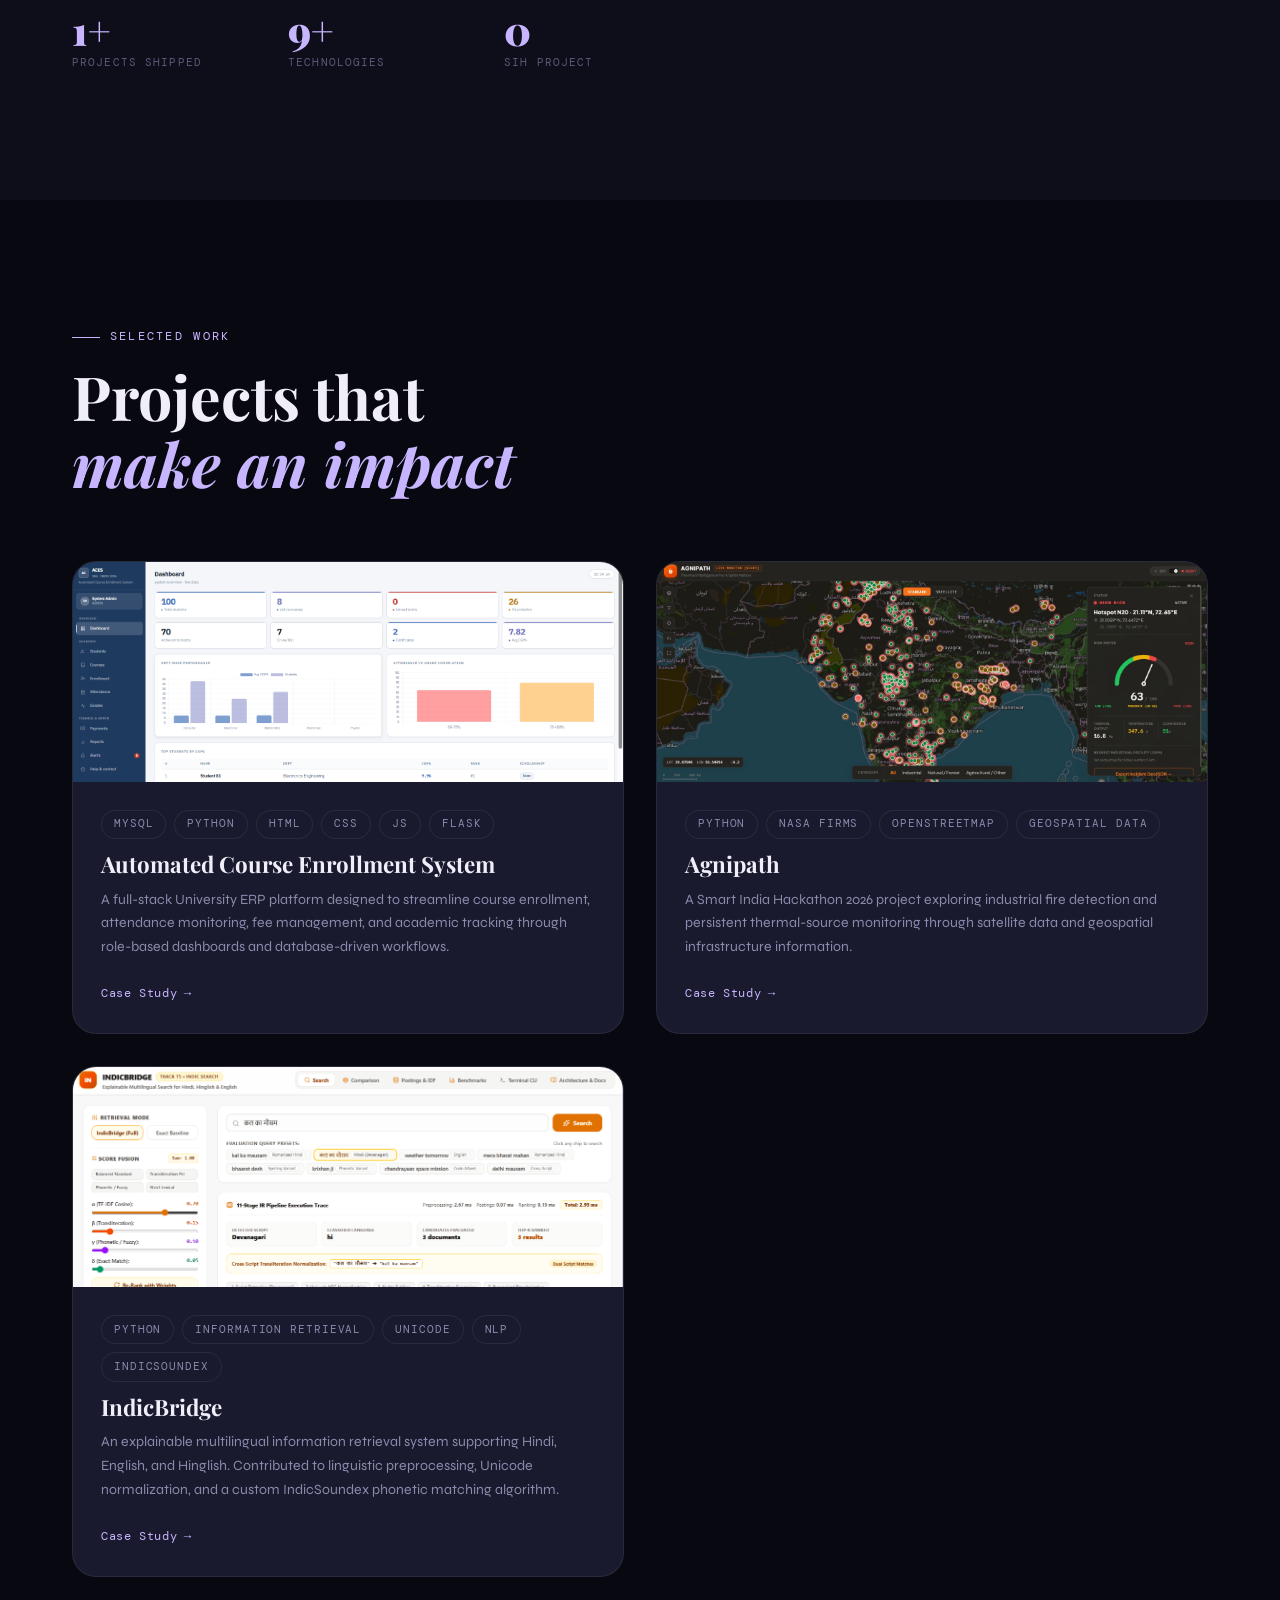
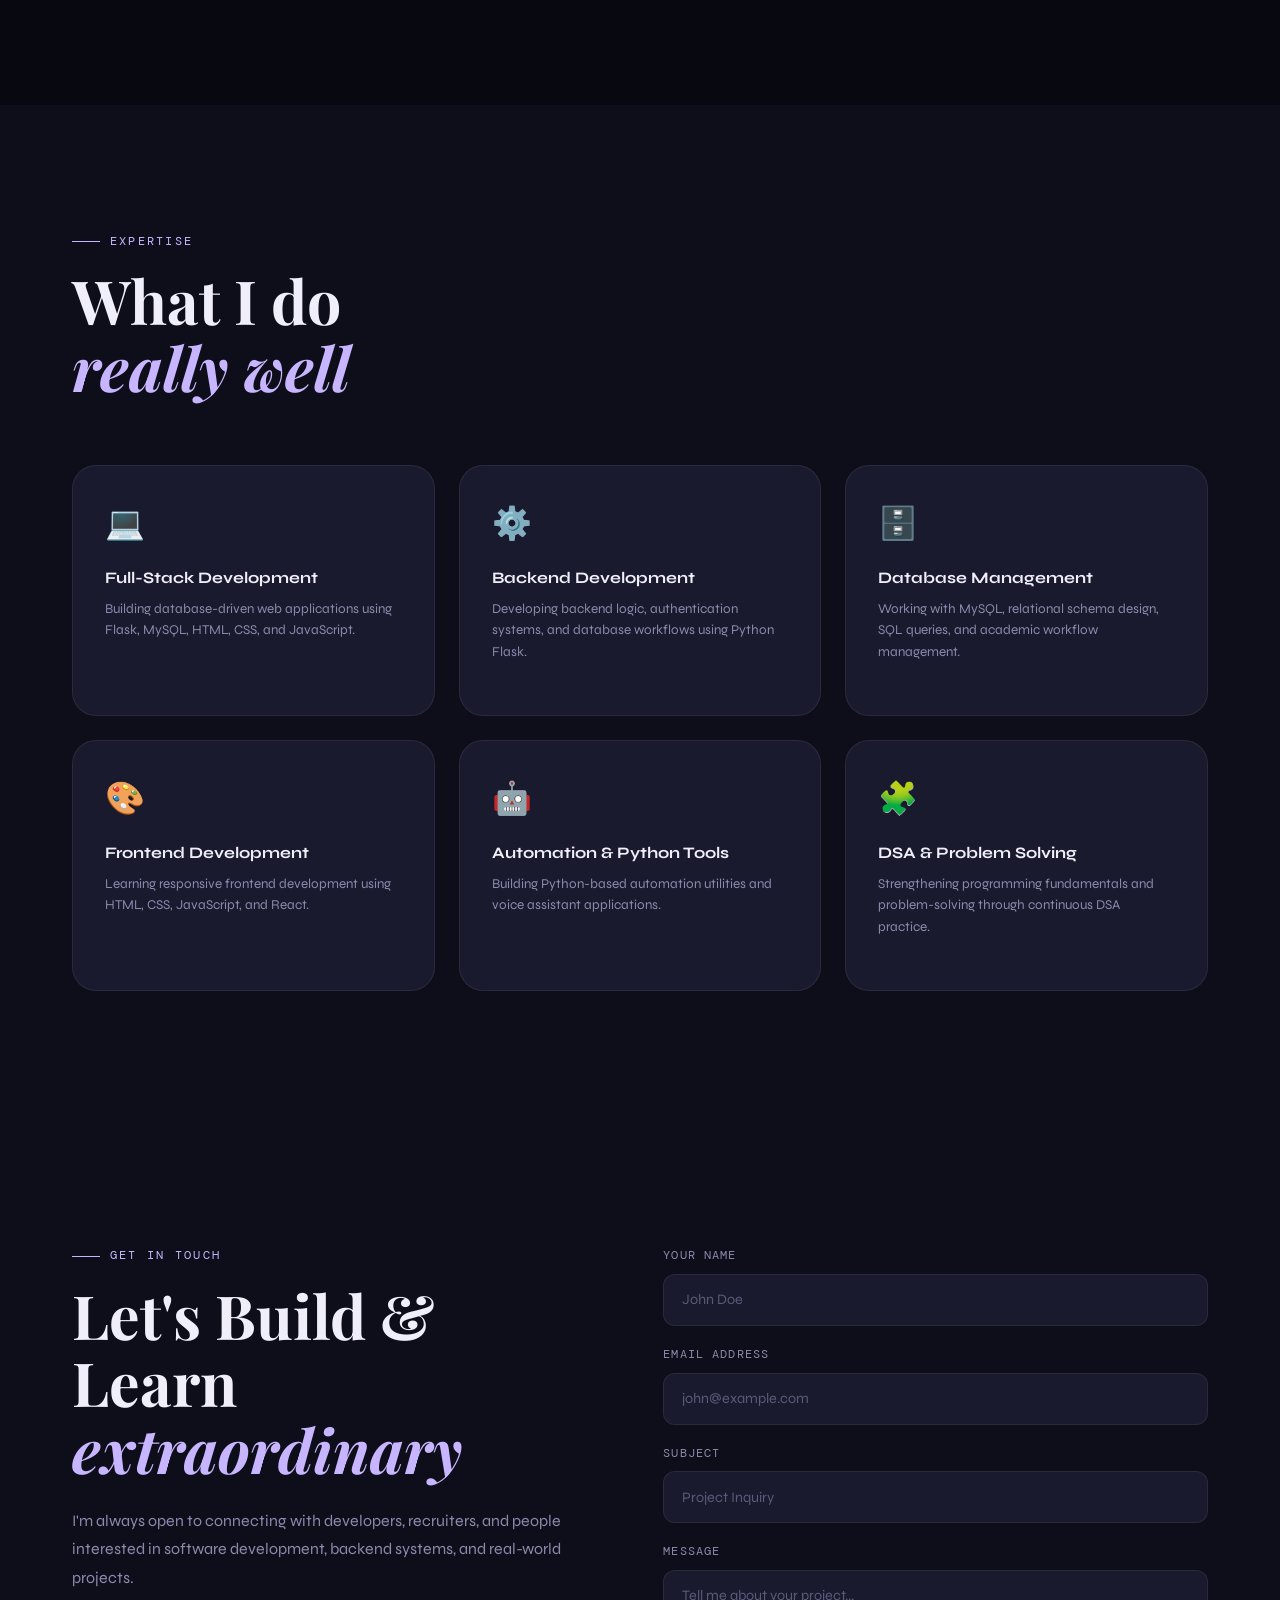
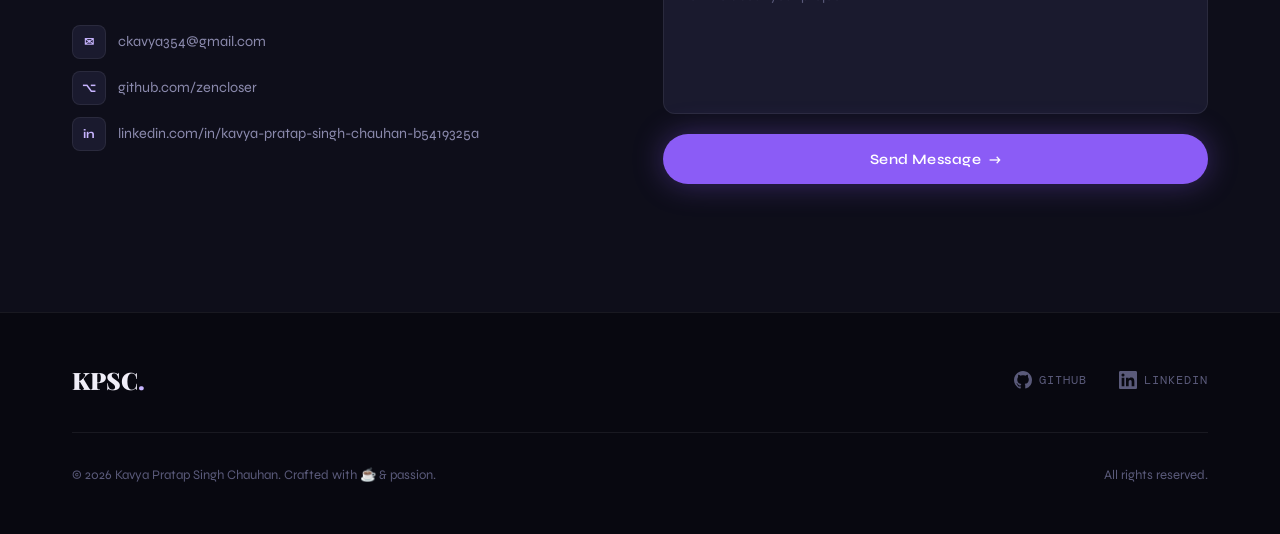
==== commit 4e6296fa: "feat: add IndicBridge project case study" ====
--- a/index.html
+++ b/index.html
@@ -299,6 +299,49 @@
             <a href="pages/agnipath.html" class="project-card__cta">
               Case Study <span class="arrow">→</span>
             </a>
+          </div>
+        </article>
+
+        <!-- Project 3: IndicBridge -->
+        <article class="project-card" data-project="3">
+
+          <div class="project-card__image">
+            <img src="assest/project/indicbridge/dashboard.png"
+              alt="IndicBridge multilingual information retrieval dashboard showing Hindi search and retrieval results"
+              class="project-card__screenshot" loading="lazy" />
+
+            <div class="project-card__overlay">
+              <a href="pages/indicbridge.html" class="project-card__link">
+                View Project →
+              </a>
+            </div>
+          </div>
+
+          <div class="project-card__info">
+
+            <div class="project-card__tags">
+              <span class="tag">Python</span>
+              <span class="tag">Information Retrieval</span>
+              <span class="tag">Unicode</span>
+              <span class="tag">NLP</span>
+              <span class="tag">IndicSoundex</span>
+            </div>
+
+            <h3 class="project-card__title">
+              IndicBridge
+            </h3>
+
+            <p class="project-card__desc">
+              An explainable multilingual information retrieval system supporting
+              Hindi, English, and Hinglish. Contributed to linguistic preprocessing,
+              Unicode normalization, and a custom IndicSoundex phonetic matching
+              algorithm.
+            </p>
+
+            <a href="pages/indicbridge.html" class="project-card__cta">
+              Case Study <span class="arrow">→</span>
+            </a>
+
           </div>
         </article>
 
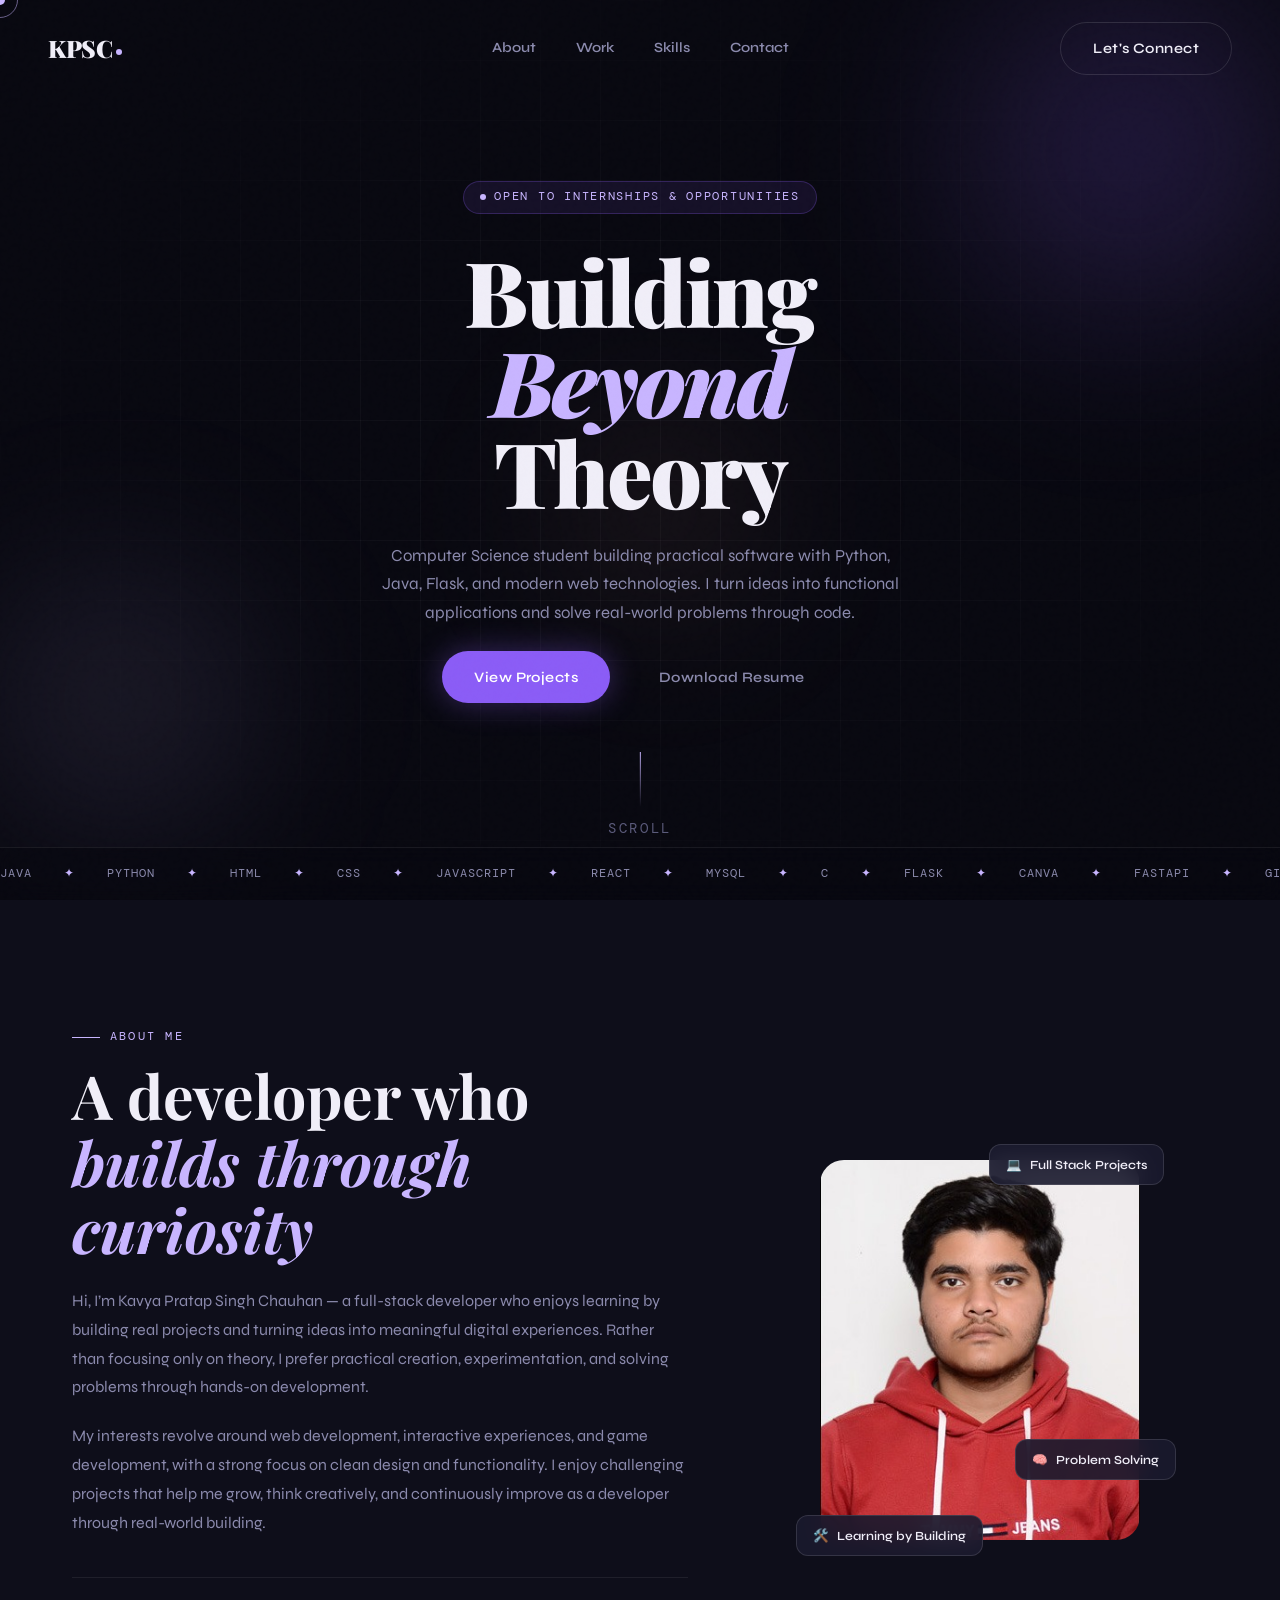
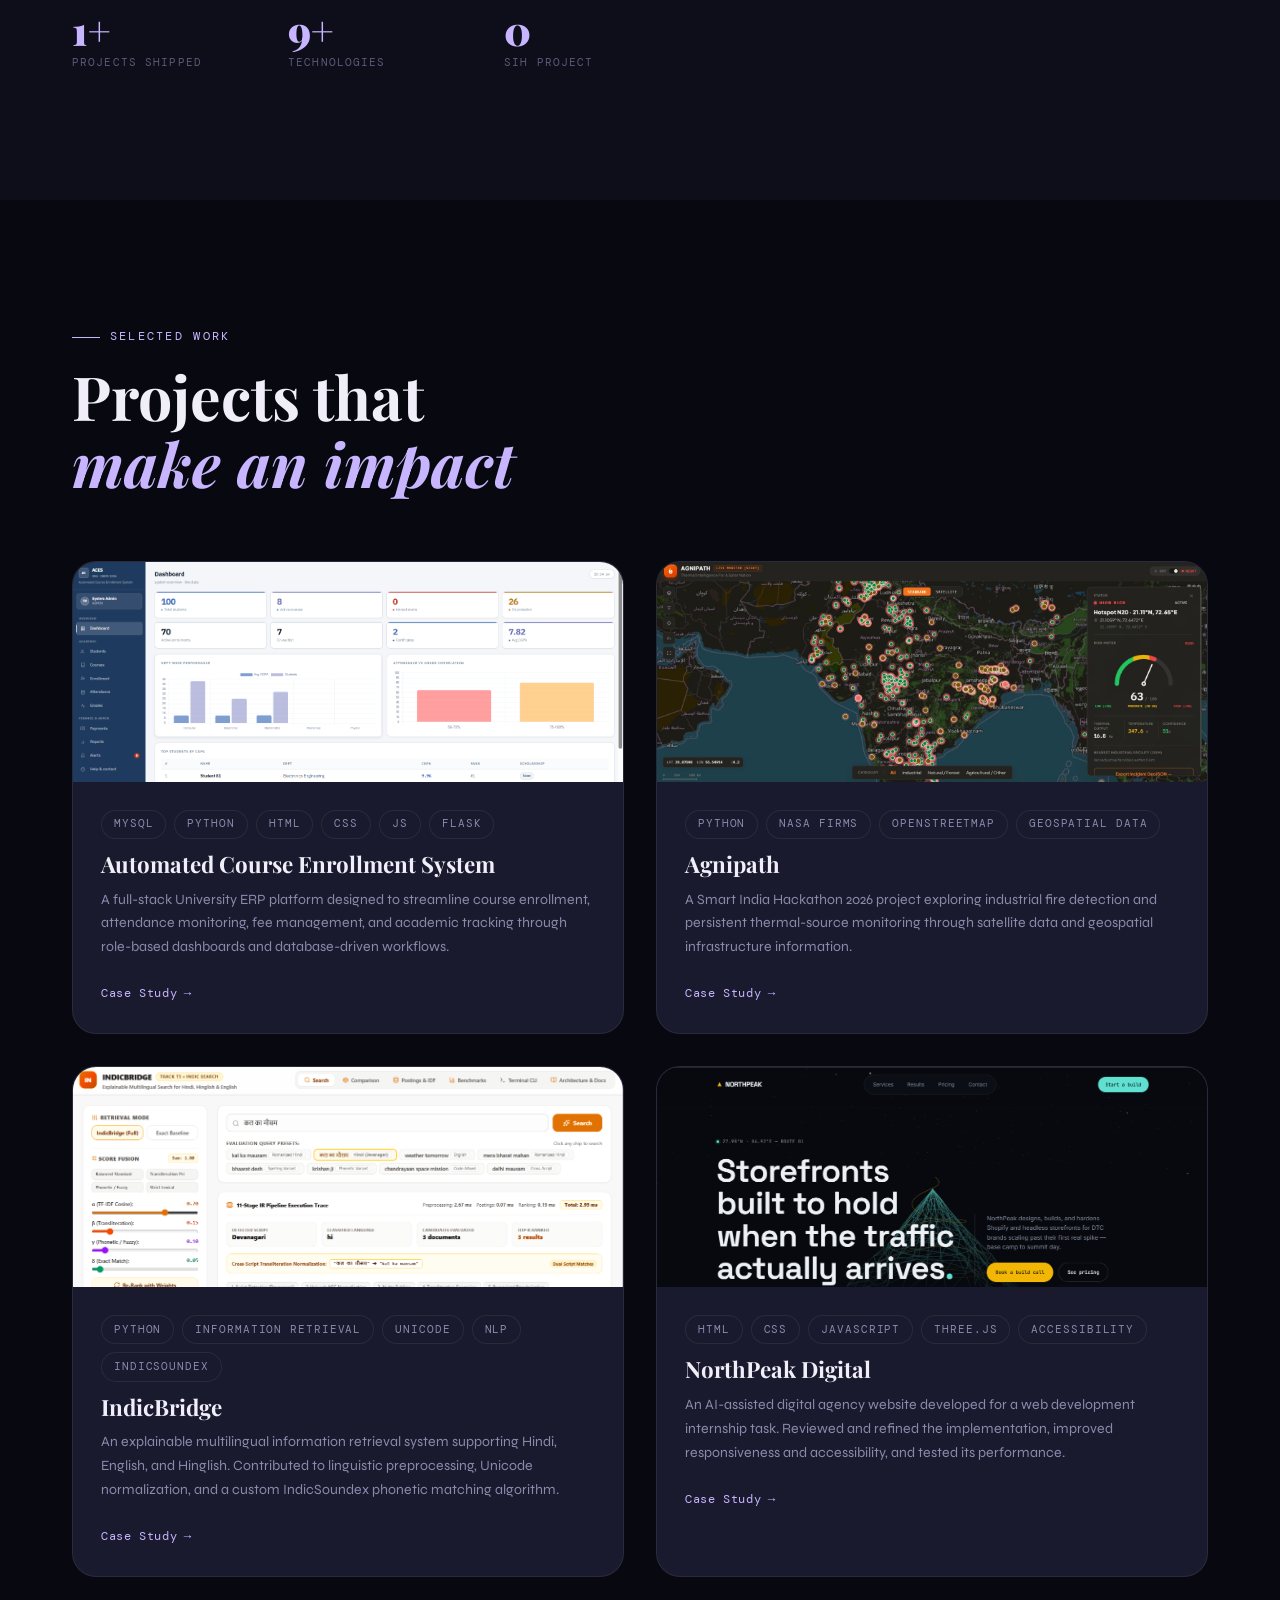
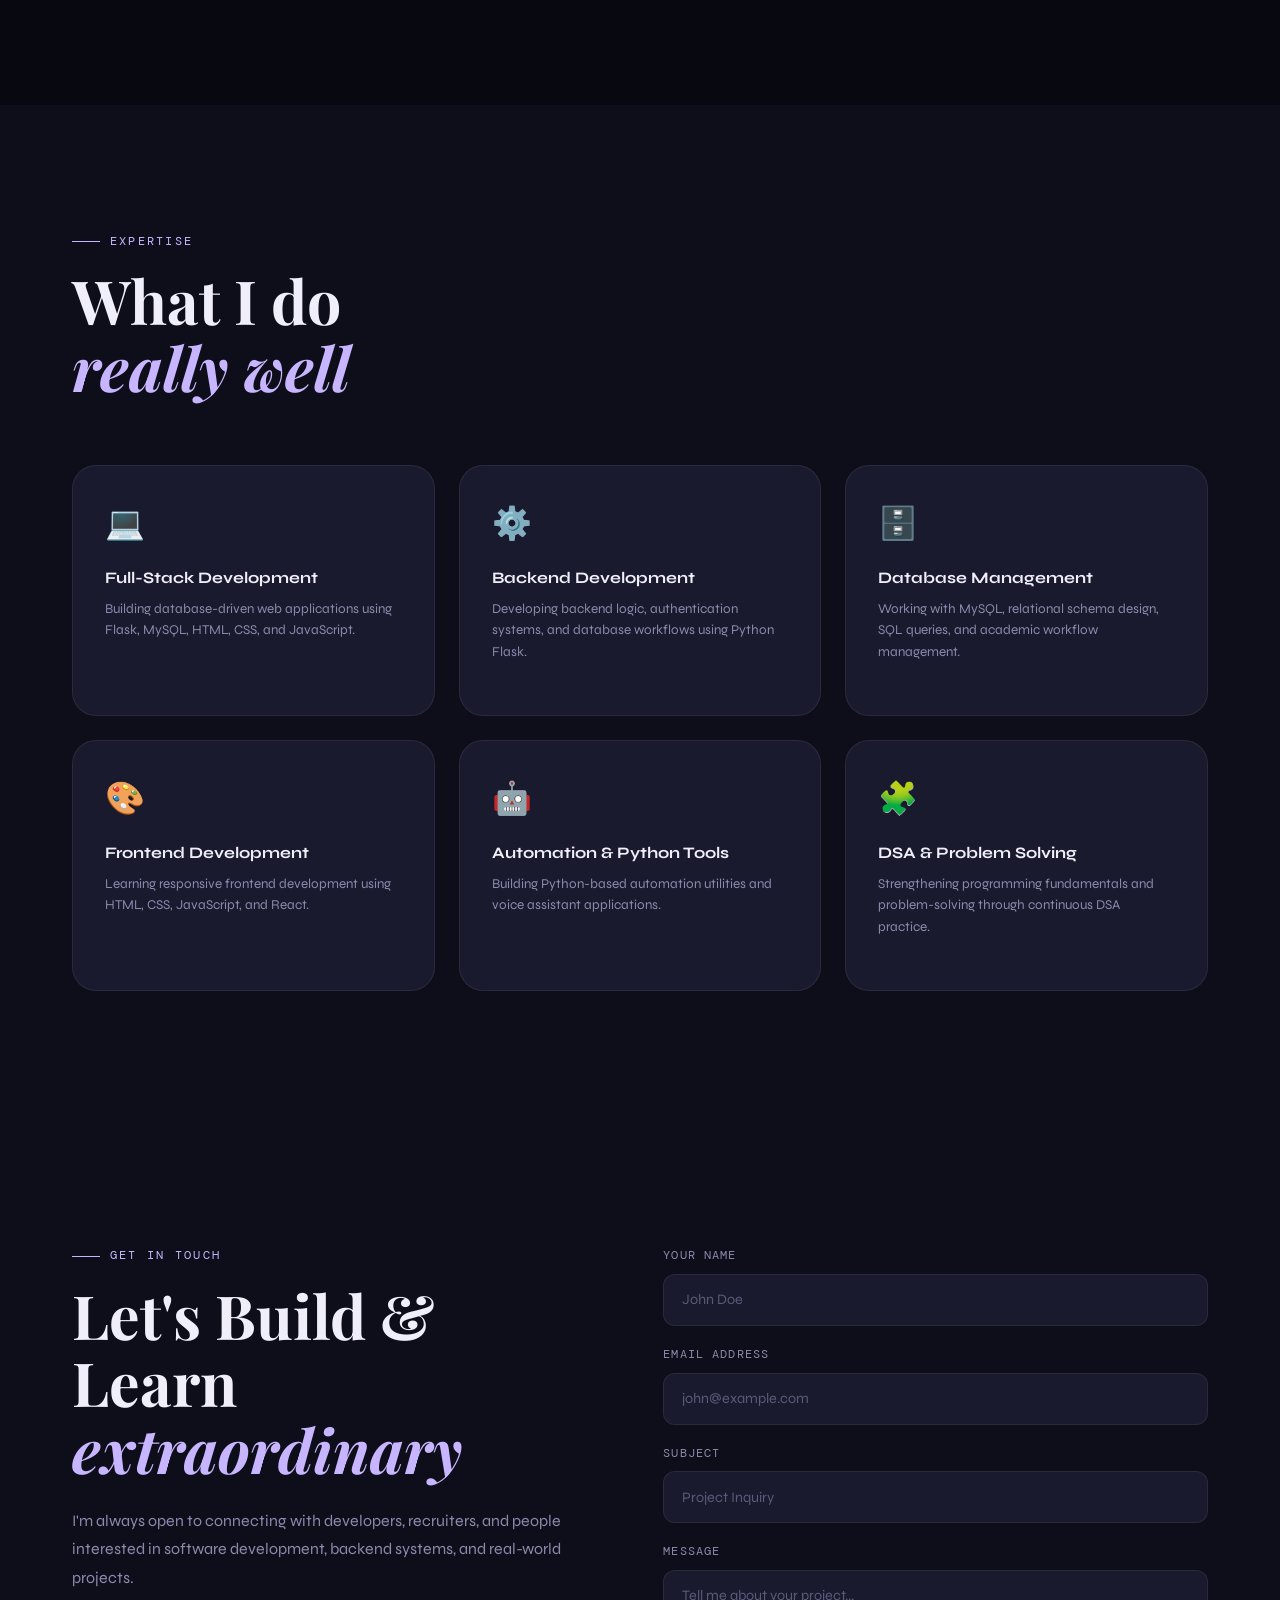
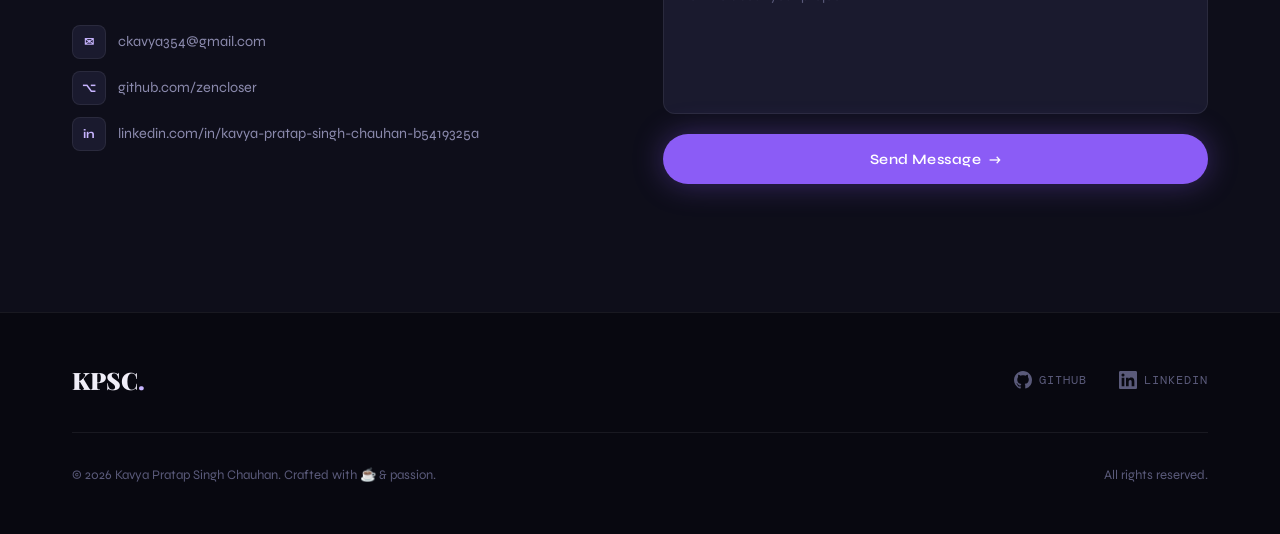
==== commit e8ee1af9: "feat: add NorthPeak Digital project case study" ====
--- a/index.html
+++ b/index.html
@@ -344,6 +344,41 @@
 
           </div>
         </article>
+
+        <!-- Project 4: NorthPeak Digital -->
+        <article class="project-card" data-project="4">
+          <div class="project-card__image">
+            <img src="assest/project/northpeak/dashboard.png"
+              alt="NorthPeak Digital agency website featuring a Three.js animated mountain hero"
+              class="project-card__screenshot" loading="lazy" />
+            <div class="project-card__overlay">
+              <a href="pages/northpeak.html" class="project-card__link">View Project →</a>
+            </div>
+          </div>
+
+          <div class="project-card__info">
+            <div class="project-card__tags">
+              <span class="tag">HTML</span>
+              <span class="tag">CSS</span>
+              <span class="tag">JavaScript</span>
+              <span class="tag">Three.js</span>
+              <span class="tag">Accessibility</span>
+            </div>
+
+            <h3 class="project-card__title">NorthPeak Digital</h3>
+
+            <p class="project-card__desc">
+              An AI-assisted digital agency website developed for a web development
+              internship task. Reviewed and refined the implementation, improved
+              responsiveness and accessibility, and tested its performance.
+            </p>
+
+            <a href="pages/northpeak.html" class="project-card__cta">
+              Case Study <span class="arrow">→</span>
+            </a>
+          </div>
+        </article>
+        
 
       </div>
     </div>
